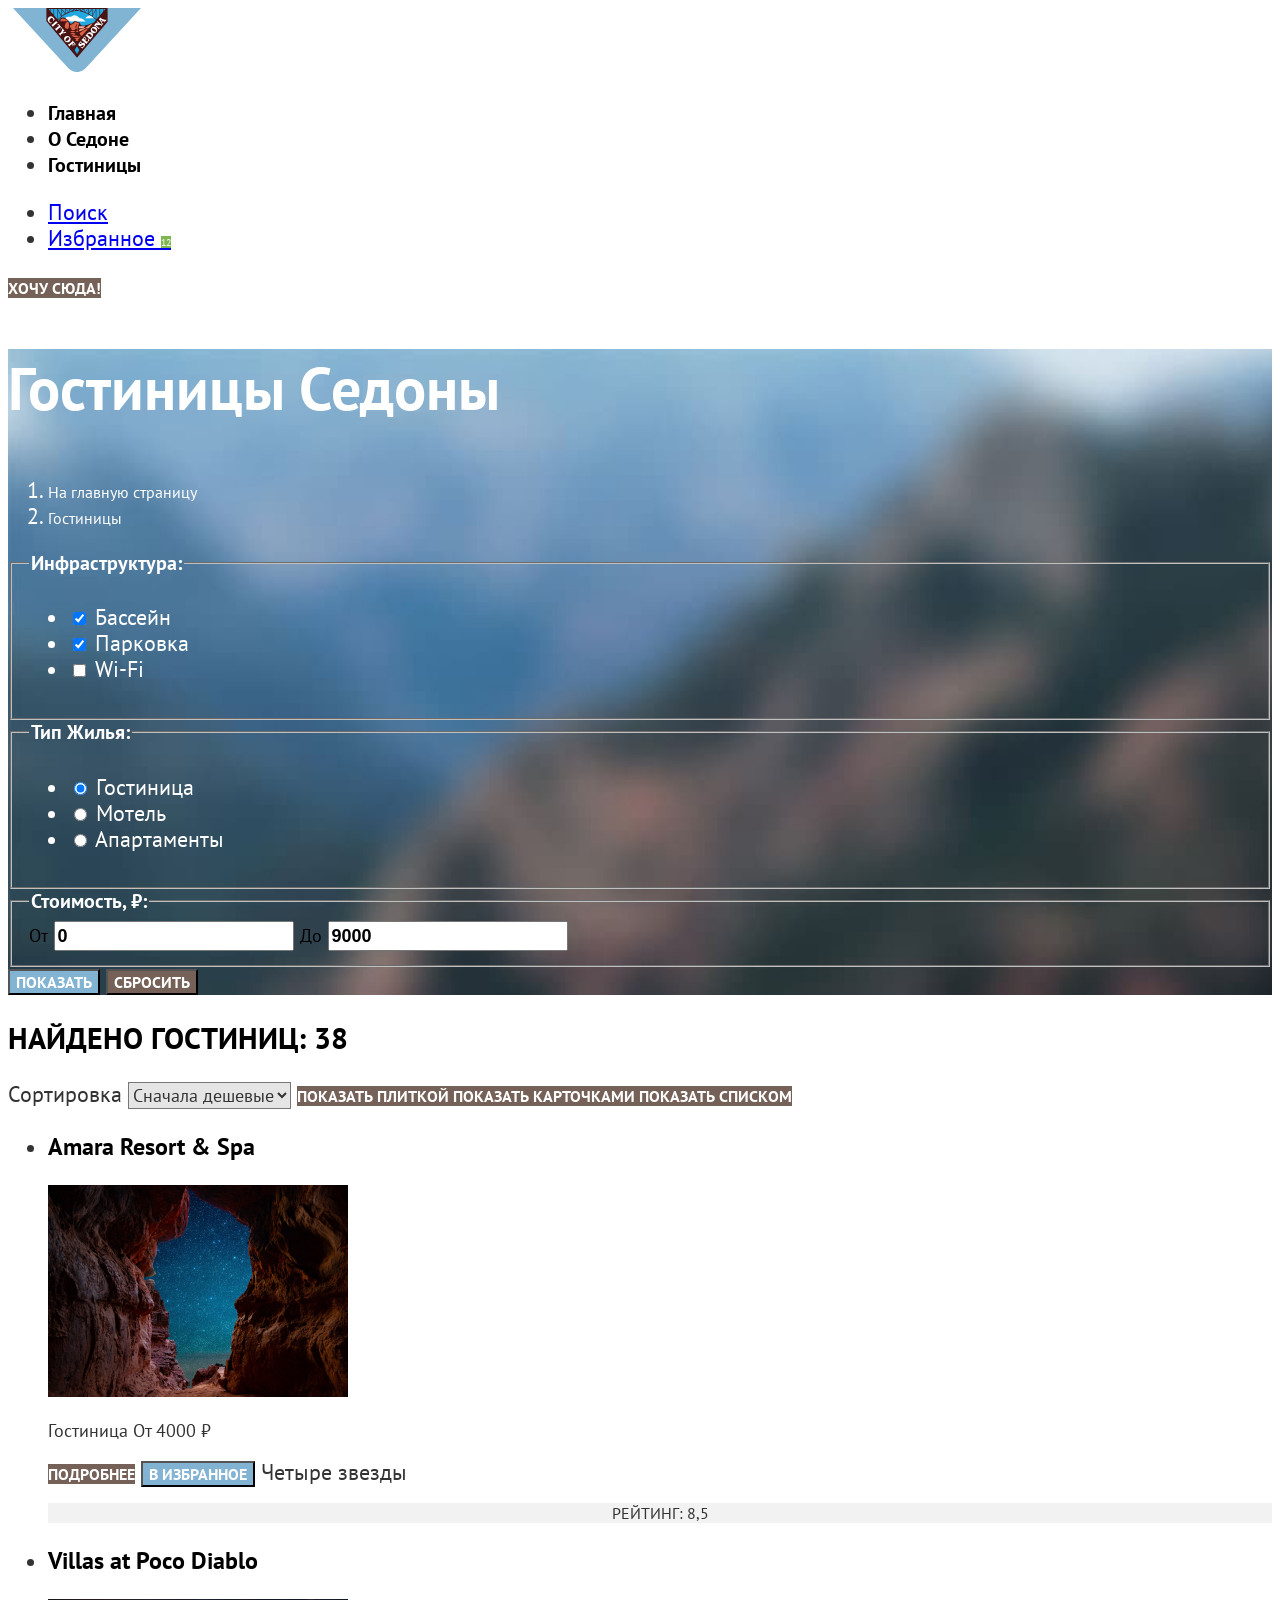
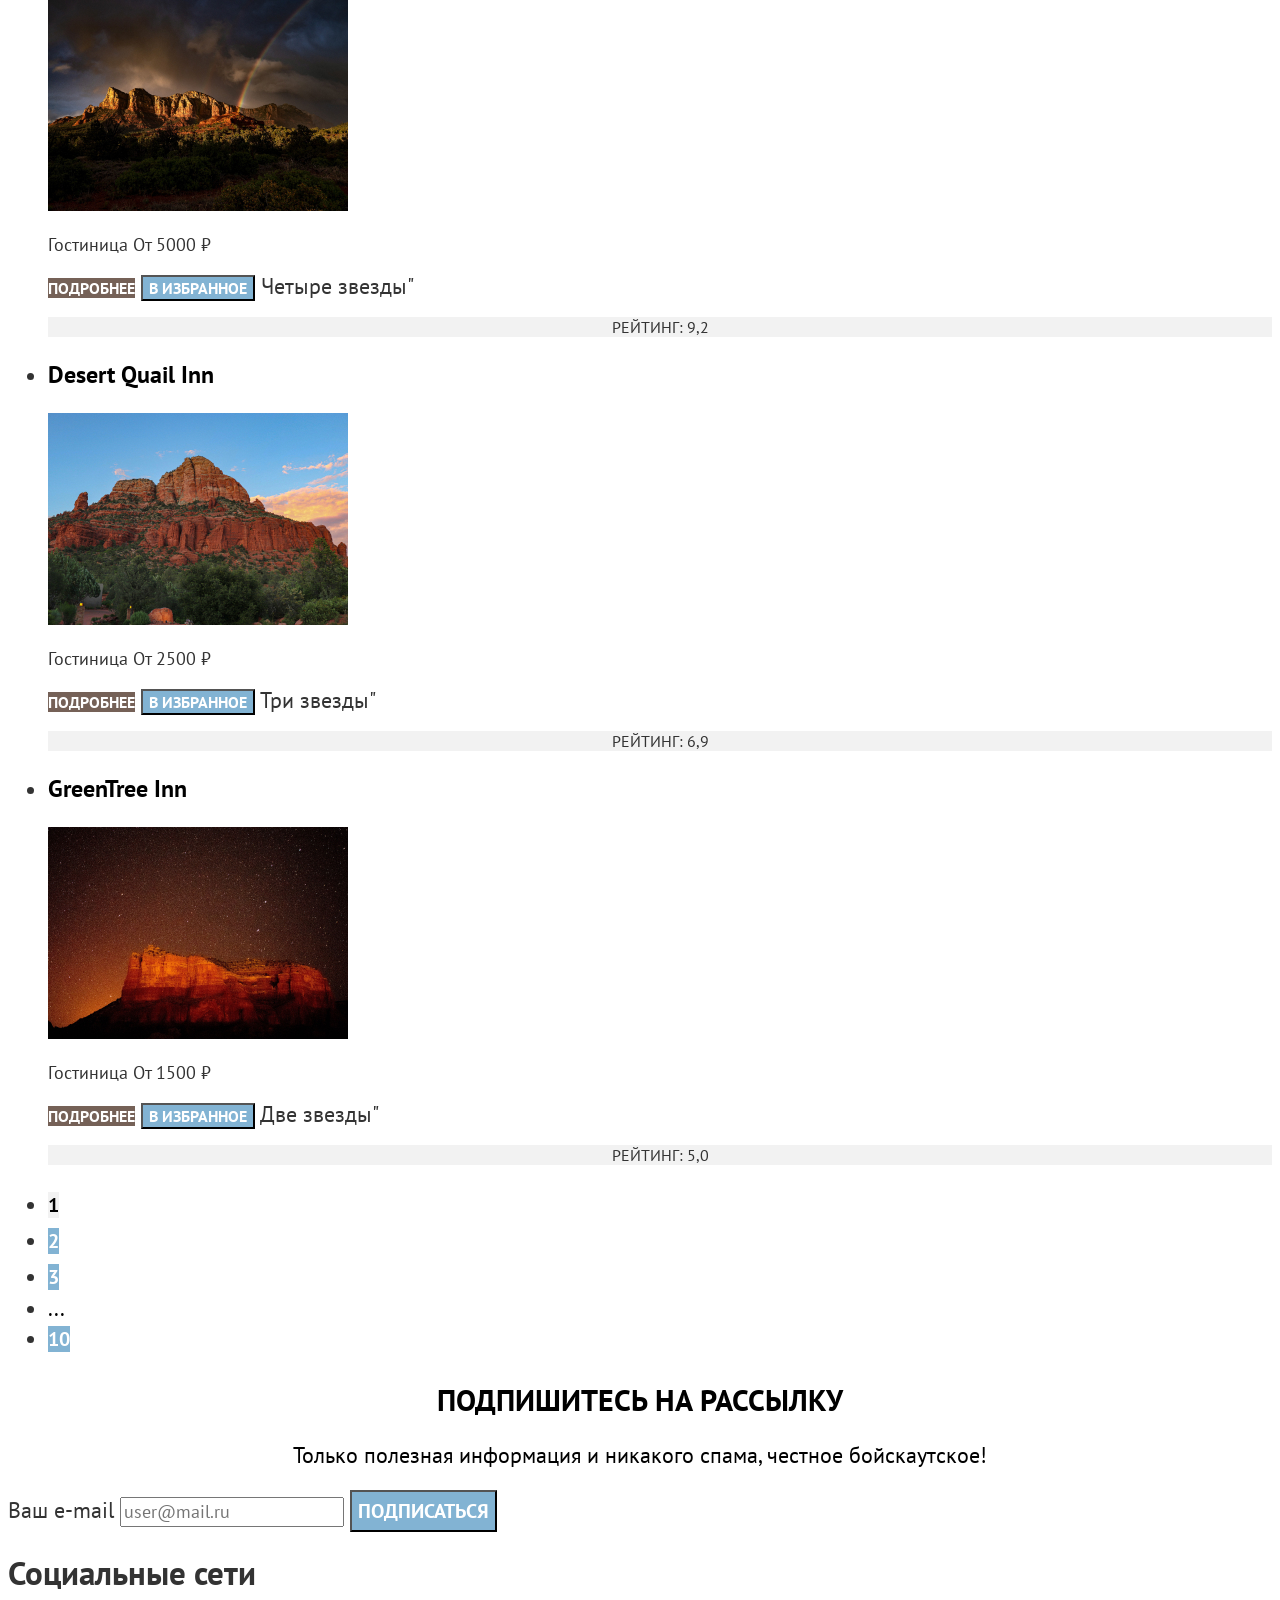
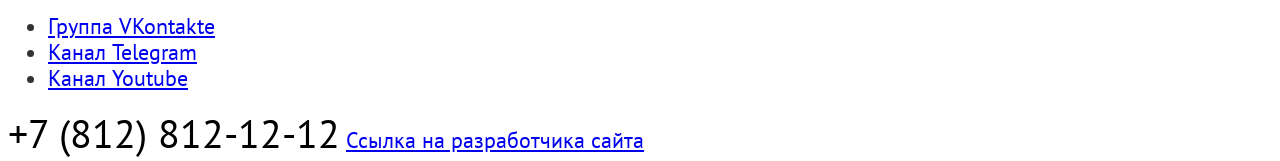
==== catalog.html @ 9eeaef55 "Добавляет исправления" ====
<!DOCTYPE html>
<html lang="ru">

  <head>
    <meta charset="UTF-8">
    <meta name="viewport" content="width=device-width, initial-scale=1.0">
    <link rel="stylesheet" href="styles/styles.css">
    <title>HTML Academy: Седона</title>
  </head>

  <body>
    <header class="page-header" data-test="header">
      <a class="navigation-logo" href="index.html">
        <img class="page-header-logo" src="images/logo-sedona.svg" width="138" height="64" alt="Логотип Седоны">
      </a>
      <nav class="navigation">
        <ul class="navigation-list">
          <li class="navigation-item">
            <a class="navigation-link" href="index.html">Главная</a>
          </li>
          <li class="navigation-item">
            <a class="navigation-link" href="#">О Седоне</a>
          </li>
          <li class="navigation-item">
            <span class="navigation-link" aria-current="page">Гостиницы</span>
          </li>
        </ul>
        <ul class="navigation-user">
          <li class="navigation-user-item">
            <a class="navigation-user-link" href="#">
              <span class="visually-hidden">Поиск</span>
            </a>
          </li>
          <li class="navigation-user-item">
            <a class="navigation-user-link" href="#">
              <span class="visually-hidden">Избранное</span>
              <span class="favorite-counter">12</span>
            </a>
          </li>
        </ul>
        <a class="button button-want" href="#">Хочу сюда!</a>
      </nav>
    </header>
    <main class="page-main" data-test="main">
      <section class="catalog-header">
        <h1 class="catalog-header-title">Гостиницы Седоны</h1>
        <nav class="breadcrumbs" aria-label="Хлебные крошки">
          <ol class="breadcrumbs-list">
            <li class="breadcrumbs-item">
              <a class="breadcrumbs-link" href="index.html">
                <span class="visually-hidden">На главную страницу</span>
              </a>
            </li>
            <li class="breadcrumbs-item">
              <a class="breadcrumbs-link" href="catalog.html" aria-current="page">Гостиницы</a>
            </li>
          </ol>
        </nav>
        <div class="catalog-filter" data-test="filter">
          <form class="catalog-filter-form" action="https://echo.htmlacademy.ru/" method="get">
            <fieldset class="catalog-filter-group">
              <legend class="catalog-filter-title">Инфраструктура:</legend>
              <ul class="catalog-filter-list">
                <li class="catalog-filter-item">
                  <label class="control">
                    <input class="control-input" type="checkbox" name="pool" checked>
                    Бассейн
                  </label>
                </li>
                <li class="catalog-filter-item">
                  <label class="control">
                    <input class="control-input" type="checkbox" name="parking" checked>
                    Парковка
                  </label>
                </li>
                <li class="catalog-filter-item">
                  <label class="control">
                    <input class="control-input" type="checkbox" name="wi-fi">
                    Wi-Fi
                  </label>
                </li>
              </ul>
            </fieldset>
            <fieldset class="catalog-filter-group">
              <legend class="catalog-filter-title">Тип жилья:</legend>
              <ul class="catalog-filter-list">
                <li class="catalog-filter-item">
                  <label class="control">
                    <input class="control-input" type="radio" name="type-housing" value="hotel" checked>
                    Гостиница
                  </label>
                </li>
                <li class="catalog-filter-item">
                  <label class="control">
                    <input class="control-input" type="radio" name="type-housing" value="motel">
                    Мотель
                  </label>
                </li>
                <li class="catalog-filter-item">
                  <label class="control">
                    <input class="control-input" type="radio" name="type-housing" value="apartment">
                    Апартаменты
                  </label>
                </li>
              </ul>
            </fieldset>
            <fieldset class="catalog-filter-group">
              <legend class="catalog-filter-title">Стоимость, ₽:</legend>
              <label class="price" for="price-from">От</label>
              <input class="field-price" id="price-from" type="number" name="price-from" value="0">
              <label class="price" for="price-to">До</label>
              <input class="field-price" id="price-to" type="number" name="price-to" value="9000">
            </fieldset>
            <button class="button button-apply" type="submit">Показать</button>
            <button class="button button-reset" type="reset">Сбросить</button>
          </form>
        </div>
      </section>
      <section class="catalog" data-test="catalog">
        <h2 class="result-control-title">Найдено гостиниц: <span class="quantity-found">38</span></h2>
        <label class="result-control-sort">
          <span class="visually-hidden">Сортировка</span>
          <select class="sort-select" name="sort">
            <option value="cheap">Сначала дешевые</option>
            <option value="expensive">Сначала дорогие</option>
            <option value="rating">По рейтингу</option>
          </select>
        </label>
        <a class="button button-active" href="catalog.html?view=tile">
          <span class="visually-hidden">Показать плиткой</span>
        </a>
        <a class="button button-noactive" href="catalog.html?view=card ">
          <span class="visually-hidden">Показать карточками</span>
        </a>
        <a class="button button-noactive" href="catalog.html?view=list">
          <span class="visually-hidden">Показать списком</span>
        </a>
        <ul class="card-list">
          <li class="card-item">
            <a class="card-link" href="#">
              <h3 class="card-title">Amara Resort & Spa</h3>
            </a>
            <a class="card-link" href="#">
              <img class="card-image" src="images/hotels/amara-1.jpg" width="300" height="212" alt="Amara Resort & Spa">
            </a>
            <p class="card-text">Гостиница <span class="card-price">От 4000 ₽</span></p>
            <a class="button button-more" href="#">Подробнее</a>
            <button class="button button-favorite" type="button">
              <span class="visually-hidden">В избранное</span>
            </button>
            <span class="visually-hidden four-stars">Четыре звезды</span>
            <p class="card-rating">Рейтинг: 8,5</p>
          </li>
          <li class="card-item">
            <a class="card-link" href="#">
              <h3 class="card-title">Villas at Poco Diablo</h3>
            </a>
            <a class="card-link" href="#">
              <img class="card-image" src="images/hotels/villas-1.jpg" width="300" height="212"
                alt="Villas at Poco Diablo">
            </a>
            <p class="card-text">Гостиница <span class="card-price">От 5000 ₽</span></p>
            <a class="button button-more" href="#">Подробнее</a>
            <button class="button button-favorite" type="button">
              <span class="visually-hidden">В избранное</span>
            </button>
            <span class="visually-hidden four-stars">Четыре звезды"</span>
            <p class="card-rating">Рейтинг: 9,2</p>
          </li>
          <li class="card-item">
            <a class="card-link" href="#">
              <h3 class="card-title">Desert Quail Inn</h3>
            </a>
            <a class="card-link" href="#">
              <img class="card-image" src="images/hotels/desert-1.jpg" width="300" height="212" alt="Desert Quail Inn">
            </a>
            <p class="card-text">Гостиница <span class="card-price">От 2500 ₽</span></p>
            <a class="button button-more" href="#">Подробнее</a>
            <button class="button button-favorite" type="button">
              <span class="visually-hidden">В избранное</span>
            </button>
            <span class="visually-hidden three-stars">Три звезды"</span>
            <p class="card-rating">Рейтинг: 6,9</p>
          </li>
          <li class="card-item">
            <a class="card-link" href="#">
              <h3 class="card-title">GreenTree Inn</h3>
            </a>
            <a class="card-link" href="#">
              <img class="card-image" src="images/hotels/greentree-1.jpg" width="300" height="212" alt="GreenTree Inn">
            </a>
            <p class="card-text">Гостиница <span class="card-price">От 1500 ₽</span></p>
            <a class="button button-more" href="#">Подробнее</a>
            <button class="button button-favorite" type="button">
              <span class="visually-hidden">В избранное</span>
            </button>
            <span class="visually-hidden two-stars">Две звезды"</span>
            <p class="card-rating">Рейтинг: 5,0</p>
          </li>
        </ul>
        <ul class="pagination">
          <li class="pagination-item">
            <a class="pagination-link pagination-current" href="#" aria-current="page">1</span>
          </li>
          <li class="pagination-item">
            <a class="pagination-link" href="#">2</a>
          </li>
          <li class="pagination-item">
            <a class="pagination-link" href="#">3</a>
          </li>
          <li class="pagination-item">
            <a class="pagination-link pagination-ellipsis" href="#">...</a>
          </li>
          <li class="pagination-item">
            <a class="pagination-link" href="#">10</a>
          </li>
        </ul>
      </section>
      <section class="mailing-catalog" data-test="subscribe">
        <h2 class="mailing-title mailing-title-catalog">Подпишитесь на рассылку</h2>
        <p class="mailing-text mailing-text-catalog">
          Только полезная информация и никакого спама, честное бойскаутское!
        </p>
        <form class="form mailing-form" action="https://echo.htmlacademy.ru/" method="post">
          <label class="visually-hidden" for="email">Ваш e-mail</label>
          <input class="mailing-input" type="email" name="email" id="email" placeholder="user@mail.ru" required>
          <button class="button button-mailing" type="submit">Подписаться</button>
        </form>
      </section>
    </main>
    <footer class="page-footer" data-test="footer">
      <section class="socials">
        <h2 class="visually-hidden">Социальные сети</h2>
        <ul class="socials-list">
          <li class="socials-item">
            <a class="socials-link" href="#">
              <span class="visually-hidden">Группа VKontakte</span>
            </a>
          </li>
          <li class="socials-item">
            <a class="socials-link" href="#">
              <span class="visually-hidden">Канал Telegram</span>
            </a>
          </li>
          <li class="socials-item">
            <a class="socials-link" href="#">
              <span class="visually-hidden">Канал Youtube</span>
            </a>
          </li>
        </ul>
      </section>
      <a class="phone-number-link" href="tel:+78128121212">+7 (812) 812-12-12</a>
      <a class="html-academy-link" href="https://htmlacademy.ru/intensive/htmlcss">
        <span class="visually-hidden">Ссылка на разработчика сайта</span>
      </a>
    </footer>
  </body>

</html>
---- styles/styles.css ----
@font-face {
  font-family: "PT Sans";
  font-style: normal;
  font-weight: 400;
  src: url("../fonts/ptsans-400.woff2") format("woff2");
  font-display: swap;
}

@font-face {
  font-family: "PT Sans";
  font-style: normal;
  font-weight: 700;
  src: url("../fonts/ptsans-700.woff2") format("woff2");
  font-display: swap;
}

body {
  font-family: "PT Sans", sans-serif;
  font-size: 22px;
  line-height: 26px;
  color: #333333;
  background-color: #ffffff;
}

.navigation-link {
  font-size: 20px;
  font-weight: 700;
  line-height: 24px;
  color: #000000;
  text-decoration: none;
}

.favorite-counter {
  font-size: 10px;
  line-height: 10px;
  color: #ffffff;
  text-align: center;
  background-color: #7DB54F;
}

.button {
  font-family: inherit;
  font-size: 16px;
  font-weight: 700;
  line-height: 20px;
  color: #ffffff;
  text-transform: uppercase;
  text-decoration: none;
  text-align: center;
  background-color: #756157;
}

.hero {
  text-align: center;
  background-image: url("../images/divider.svg"), url("../images/index-background.jpg");
  background-color: #3a4d53;
  background-repeat: no-repeat;
  background-size: 100% auto, cover;
}

.reasons-title {
  font-size: 30px;
  font-weight: 700;
  line-height: 36px;
  color: #000000;
  text-transform: uppercase;
  text-align: center;
}

.reasons-description {
  text-align: center;
}

.reasons-item {
  color: #FFFFFF;
  text-align: center;
  background-color: #82B3D3;
}

.reasons-item-first {
  color: #000000;
  background-color: rgba(131, 179, 211, 0.12);
}

.reasons-item-second {
  color: rgba(131, 179, 211, 0.2);
  background-color: #83B3D333;
}

.reasons-item-title {
  font-size: 24px;
  font-weight: 700;
  line-height: 28px;
  text-transform: uppercase;
}

.reasons-item-title-first,
.reasons-item-title-second {
  color: #000000
}

.reasons-text {
  font-size: 18px;
  line-height: 21px;
}

.reasons-text-first,
.reasons-text-second {
  color: #333333;
}

.advantages-title {
  font-size: 30px;
  font-weight: 700;
  line-height: 36px;
  color: #000000;
  text-transform: uppercase;
  text-align: center;
}

.advantages-text {
  text-align: center;
}

.advantages-item {
  background-color: rgba(131, 179, 211, 0.12);
}

.advantages-item-first {
  background-color: inherit;
}

.advantages-item-title {
  font-size: 24px;
  font-weight: 700;
  line-height: 28px;
  color: #000000;
  text-transform: uppercase;
  text-align: center;
}

.advantages-item-text {
  font-size: 18px;
  line-height: 21px;
  text-align: center;
}

.cta-title {
  font-size: 30px;
  font-weight: 700;
  line-height: 36px;
  text-transform: uppercase;
  text-align: center;
}

.cta-text {
  text-align: center;
}

.button-cta {
  font-size: 20px;
  line-height: 36px;
}

.mailing {
  text-align: center;
  background-image: url("../images/mailing-background.jpg");
  background-color: #3a4d53;
  background-repeat: no-repeat;
  background-size: cover;
}

.mailing-title {
  font-weight: 700;
  font-size: 30px;
  line-height: 36px;
  color: #FFFFFF;
  text-transform: uppercase;
  text-align: center;
}

.mailing-text {
  font-size: 22px;
  line-height: 26px;
  color: #FFFFFF;
  text-align: center;
}

.button-mailing {
  font-weight: 700;
  font-size: 20px;
  line-height: 36px;
  text-align: center;
  text-transform: uppercase;
  background-color: #82B3D3;
}

.mailing-input {
font-family: inherit;
font-weight: 400;
font-size: 18px;
line-height: 24px;
}

.phone-number-link {
  font-size: 40px;
  line-height: 40px;
  color: #000000;
  text-align: center;
  text-transform: uppercase;
  text-decoration: none;
}

.catalog-header {
  color: #ffffff;
  background-image: url("../images/filter-background.jpg");
  background-color: #3a4d53;
  background-repeat: no-repeat;
  background-size: cover;
}

.catalog-header-title {
  font-weight: 700;
  font-size: 60px;
  line-height: 78px;
}

.breadcrumbs-link {
  font-size: 16px;
  line-height: 21px;
  text-decoration: none;
  color: #ffffff;
}

.catalog-filter-title {
  font-weight: 700;
  font-size: 20px;
  line-height: 24px;
  text-transform: capitalize;
}

.control-input {
  font-size: 18px;
  line-height: 23px;
}

.field-price {
  font-weight: 700;
  font-size: 18px;
  line-height: 24px;
  color: #000000;
}

.price {
  font-size: 18px;
  line-height: 24px;
  color: #000000;
}

.button-apply {
  font-weight: 700;
  font-size: 16px;
  line-height: 20px;
  text-align: center;
  text-transform: uppercase;
  background-color: #82B3D3;
}

.button-reset {
  font-weight: 700;
  font-size: 16px;
  line-height: 20px;
  text-align: center;
  text-transform: uppercase;
}

.result-control-title {
  font-weight: 700;
  font-size: 30px;
  line-height: 36px;
  color: #000000;
  text-transform: uppercase;
}

.sort-select {
  font-family: inherit;
  font-size: 18px;
  line-height: 21px;
  color: #333333;
  background-color: #E5E5E5;
}

.card-link {
  text-decoration: none;
}

.card-title {
  font-weight: 700;
  font-size: 24px;
  line-height: 28px;
  color: #000000;
}

.card-text {
  font-size: 18px;
  line-height: 21px;
}

.button-favorite {
  background-color: #82B3D3;
}

.card-rating {
  font-size: 16px;
  line-height: 20px;
  text-align: center;
  text-transform: uppercase;
  background-color: #F2F2F2;
}

.pagination-link {
  font-weight: 700;
  font-size: 20px;
  line-height: 36px;
  color: #FFFFFF;
  text-align: center;
  text-transform: uppercase;
  text-decoration: none;
  background-color: #82B3D3;
}

.pagination-current {
  color: #000000;
  background-color: #F2F2F2;
}

.pagination-ellipsis {
  font-weight: 400;
  font-size: 22px;
  line-height: 26px;
  color: #000000;
  background-color: #FFFFFF;
}

.mailing-title-catalog,
.mailing-text-catalog {
  color: #000000;
}
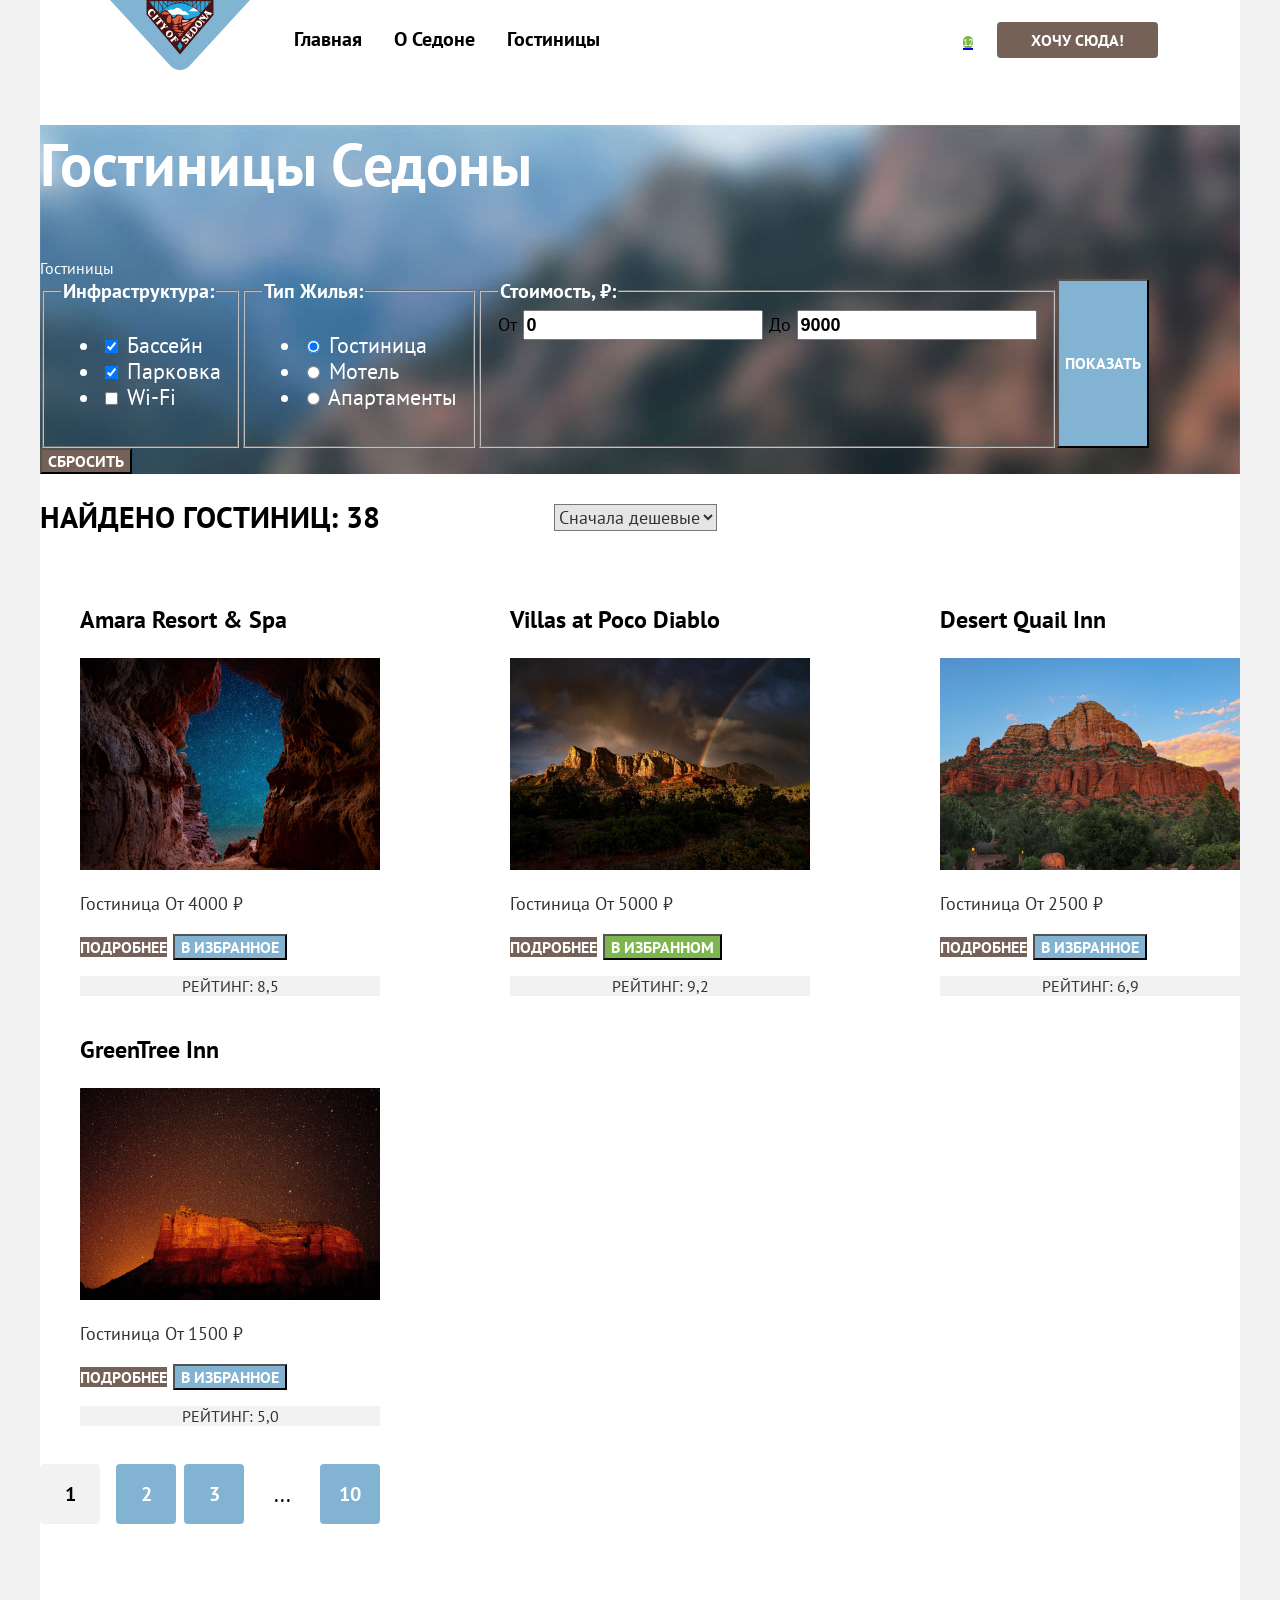
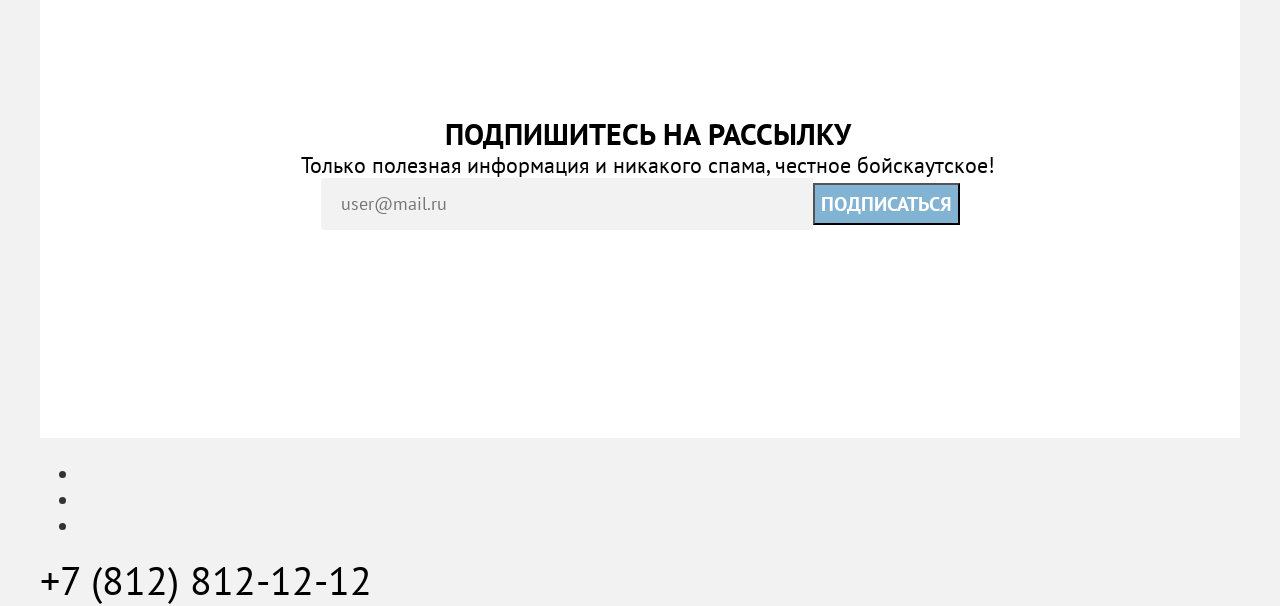
==== commit 48a22585: "Добавляет сетки страниц" ====
--- a/catalog.html
+++ b/catalog.html
@@ -9,251 +9,253 @@
   </head>
 
   <body>
-    <header class="page-header" data-test="header">
-      <a class="navigation-logo" href="index.html">
-        <img class="page-header-logo" src="images/logo-sedona.svg" width="138" height="64" alt="Логотип Седоны">
-      </a>
-      <nav class="navigation">
-        <ul class="navigation-list">
-          <li class="navigation-item">
-            <a class="navigation-link" href="index.html">Главная</a>
-          </li>
-          <li class="navigation-item">
-            <a class="navigation-link" href="#">О Седоне</a>
-          </li>
-          <li class="navigation-item">
-            <span class="navigation-link" aria-current="page">Гостиницы</span>
-          </li>
-        </ul>
-        <ul class="navigation-user">
-          <li class="navigation-user-item">
-            <a class="navigation-user-link" href="#">
-              <span class="visually-hidden">Поиск</span>
+    <div class="page-container">
+      <header class="page-header" data-test="header">
+        <nav class="navigation">
+          <a class="sedona-logo" href="index.html">
+            <img class="page-header-logo" src="images/logo-sedona.svg" width="140" height="70" alt="Логотип Седоны">
+          </a>
+          <ul class="navigation-list">
+            <li class="navigation-item main-item">
+              <a class="navigation-link" href="index.html" aria-current="page">Главная</a>
+            </li>
+            <li class="navigation-item">
+              <a class="navigation-link" href="#">О Седоне</a>
+            </li>
+            <li class="navigation-item">
+              <a class="navigation-link" href="catalog.html">Гостиницы</a>
+            </li>
+          </ul>
+          <ul class="navigation-user">
+            <li class="navigation-user-item">
+              <a class="navigation-user-link" href="#">
+                <span class="visually-hidden">Поиск</span>
+              </a>
+            </li>
+            <li class="navigation-user-item">
+              <a class="navigation-user-link" href="#">
+                <span class="visually-hidden">В избранном гостиниц</span>
+                <span class="favorite-counter">12</span>
+              </a>
+            </li>
+            <li class="navigation-user-item">
+              <a class="button button-want" href="#">Хочу сюда!</a>
+            </li>
+          </ul>
+
+        </nav>
+      </header>
+      <main class="page-main  main-container" data-test="main">
+        <section class="catalog-header">
+          <h1 class="catalog-header-title">Гостиницы Седоны</h1>
+          <nav class="breadcrumbs" aria-label="Хлебные крошки">
+            <ol class="breadcrumbs-list">
+              <li class="breadcrumbs-item">
+                <a class="breadcrumbs-link" href="index.html">
+                  <span class="visually-hidden">На главную страницу</span>
+                </a>
+              </li>
+              <li class="breadcrumbs-item">
+                <a class="breadcrumbs-link" href="catalog.html" aria-current="page">Гостиницы</a>
+              </li>
+            </ol>
+          </nav>
+          <div class="catalog-filter" data-test="filter">
+            <form class="catalog-filter-form" action="https://echo.htmlacademy.ru/" method="get">
+              <fieldset class="catalog-filter-group">
+                <legend class="catalog-filter-title">Инфраструктура:</legend>
+                <ul class="catalog-filter-list">
+                  <li class="catalog-filter-item">
+                    <label class="control">
+                      <input class="control-input" type="checkbox" name="pool" checked>
+                      Бассейн
+                    </label>
+                  </li>
+                  <li class="catalog-filter-item">
+                    <label class="control">
+                      <input class="control-input" type="checkbox" name="parking" checked>
+                      Парковка
+                    </label>
+                  </li>
+                  <li class="catalog-filter-item">
+                    <label class="control">
+                      <input class="control-input" type="checkbox" name="wi-fi">
+                      Wi-Fi
+                    </label>
+                  </li>
+                </ul>
+              </fieldset>
+              <fieldset class="catalog-filter-group">
+                <legend class="catalog-filter-title">Тип жилья:</legend>
+                <ul class="catalog-filter-list">
+                  <li class="catalog-filter-item">
+                    <label class="control">
+                      <input class="control-input" type="radio" name="type-housing" value="hotel" checked>
+                      Гостиница
+                    </label>
+                  </li>
+                  <li class="catalog-filter-item">
+                    <label class="control">
+                      <input class="control-input" type="radio" name="type-housing" value="motel">
+                      Мотель
+                    </label>
+                  </li>
+                  <li class="catalog-filter-item">
+                    <label class="control">
+                      <input class="control-input" type="radio" name="type-housing" value="apartment">
+                      Апартаменты
+                    </label>
+                  </li>
+                </ul>
+              </fieldset>
+              <fieldset class="catalog-filter-group">
+                <legend class="catalog-filter-title">Стоимость, ₽:</legend>
+                <label class="price" for="price-from">От</label>
+                <input class="field-price" id="price-from" type="number" name="price-from" value="0">
+                <label class="price" for="price-to">До</label>
+                <input class="field-price" id="price-to" type="number" name="price-to" value="9000">
+              </fieldset>
+              <button class="button button-apply" type="submit">Показать</button>
+              <button class="button button-reset" type="reset">Сбросить</button>
+            </form>
+          </div>
+        </section>
+        <section class="catalog" data-test="catalog">
+          <div class="search-container">
+            <h2 class="result-control-title">Найдено гостиниц: <span class="quantity-found">38</span></h2>
+            <label class="result-control-sort">
+              <span class="visually-hidden">Сортировка</span>
+              <select class="sort-select" name="sort">
+                <option value="cheap">Сначала дешевые</option>
+                <option value="expensive">Сначала дорогие</option>
+                <option value="rating">По рейтингу</option>
+              </select>
+            </label>
+            <a class="button button-active" href="catalog.html?view=tile">
+              <span class="visually-hidden">Показать плиткой</span>
             </a>
-          </li>
-          <li class="navigation-user-item">
-            <a class="navigation-user-link" href="#">
-              <span class="visually-hidden">Избранное</span>
-              <span class="favorite-counter">12</span>
+            <a class="button button-noactive" href="catalog.html?view=card ">
+              <span class="visually-hidden">Показать карточками</span>
             </a>
-          </li>
-        </ul>
-        <a class="button button-want" href="#">Хочу сюда!</a>
-      </nav>
-    </header>
-    <main class="page-main" data-test="main">
-      <section class="catalog-header">
-        <h1 class="catalog-header-title">Гостиницы Седоны</h1>
-        <nav class="breadcrumbs" aria-label="Хлебные крошки">
-          <ol class="breadcrumbs-list">
-            <li class="breadcrumbs-item">
-              <a class="breadcrumbs-link" href="index.html">
-                <span class="visually-hidden">На главную страницу</span>
-              </a>
-            </li>
-            <li class="breadcrumbs-item">
-              <a class="breadcrumbs-link" href="catalog.html" aria-current="page">Гостиницы</a>
-            </li>
-          </ol>
-        </nav>
-        <div class="catalog-filter" data-test="filter">
-          <form class="catalog-filter-form" action="https://echo.htmlacademy.ru/" method="get">
-            <fieldset class="catalog-filter-group">
-              <legend class="catalog-filter-title">Инфраструктура:</legend>
-              <ul class="catalog-filter-list">
-                <li class="catalog-filter-item">
-                  <label class="control">
-                    <input class="control-input" type="checkbox" name="pool" checked>
-                    Бассейн
-                  </label>
-                </li>
-                <li class="catalog-filter-item">
-                  <label class="control">
-                    <input class="control-input" type="checkbox" name="parking" checked>
-                    Парковка
-                  </label>
-                </li>
-                <li class="catalog-filter-item">
-                  <label class="control">
-                    <input class="control-input" type="checkbox" name="wi-fi">
-                    Wi-Fi
-                  </label>
-                </li>
-              </ul>
-            </fieldset>
-            <fieldset class="catalog-filter-group">
-              <legend class="catalog-filter-title">Тип жилья:</legend>
-              <ul class="catalog-filter-list">
-                <li class="catalog-filter-item">
-                  <label class="control">
-                    <input class="control-input" type="radio" name="type-housing" value="hotel" checked>
-                    Гостиница
-                  </label>
-                </li>
-                <li class="catalog-filter-item">
-                  <label class="control">
-                    <input class="control-input" type="radio" name="type-housing" value="motel">
-                    Мотель
-                  </label>
-                </li>
-                <li class="catalog-filter-item">
-                  <label class="control">
-                    <input class="control-input" type="radio" name="type-housing" value="apartment">
-                    Апартаменты
-                  </label>
-                </li>
-              </ul>
-            </fieldset>
-            <fieldset class="catalog-filter-group">
-              <legend class="catalog-filter-title">Стоимость, ₽:</legend>
-              <label class="price" for="price-from">От</label>
-              <input class="field-price" id="price-from" type="number" name="price-from" value="0">
-              <label class="price" for="price-to">До</label>
-              <input class="field-price" id="price-to" type="number" name="price-to" value="9000">
-            </fieldset>
-            <button class="button button-apply" type="submit">Показать</button>
-            <button class="button button-reset" type="reset">Сбросить</button>
+            <a class="button button-noactive" href="catalog.html?view=list">
+              <span class="visually-hidden">Показать списком</span>
+            </a>
+          </div>
+          <ul class="card-list">
+            <li class="card-item">
+              <a class="card-link" href="#">
+                <h3 class="card-title">Amara Resort & Spa</h3>
+              </a>
+              <a class="card-link" href="#">
+                <img class="card-image" src="images/hotels/amara-1.jpg" width="300" height="212"
+                  alt="Amara Resort & Spa">
+              </a>
+              <p class="card-text">Гостиница <span class="card-price">От 4000 ₽</span></p>
+              <a class="button button-more" href="#">Подробнее</a>
+              <button class="button button-favorite" type="button">В избранное</button>
+              <span class="visually-hidden four-stars">Четыре звезды</span>
+              <p class="card-rating">Рейтинг: 8,5</p>
+            </li>
+            <li class="card-item">
+              <a class="card-link" href="#">
+                <h3 class="card-title">Villas at Poco Diablo</h3>
+              </a>
+              <a class="card-link" href="#">
+                <img class="card-image" src="images/hotels/villas-1.jpg" width="300" height="212"
+                  alt="Villas at Poco Diablo">
+              </a>
+              <p class="card-text">Гостиница <span class="card-price">От 5000 ₽</span></p>
+              <a class="button button-more" href="#">Подробнее</a>
+              <button class="button button-favorite-in" type="button">В избранном</button>
+              <span class="visually-hidden four-stars">Четыре звезды"</span>
+              <p class="card-rating">Рейтинг: 9,2</p>
+            </li>
+            <li class="card-item">
+              <a class="card-link" href="#">
+                <h3 class="card-title">Desert Quail Inn</h3>
+              </a>
+              <a class="card-link" href="#">
+                <img class="card-image" src="images/hotels/desert-1.jpg" width="300" height="212"
+                  alt="Desert Quail Inn">
+              </a>
+              <p class="card-text">Гостиница <span class="card-price">От 2500 ₽</span></p>
+              <a class="button button-more" href="#">Подробнее</a>
+              <button class="button button-favorite" type="button">В избранное</button>
+              <span class="visually-hidden three-stars">Три звезды"</span>
+              <p class="card-rating">Рейтинг: 6,9</p>
+            </li>
+            <li class="card-item">
+              <a class="card-link" href="#">
+                <h3 class="card-title">GreenTree Inn</h3>
+              </a>
+              <a class="card-link" href="#">
+                <img class="card-image" src="images/hotels/greentree-1.jpg" width="300" height="212"
+                  alt="GreenTree Inn">
+              </a>
+              <p class="card-text">Гостиница <span class="card-price">От 1500 ₽</span></p>
+              <a class="button button-more" href="#">Подробнее</a>
+              <button class="button button-favorite" type="button">В избранное</button>
+              <span class="visually-hidden two-stars">Две звезды"</span>
+              <p class="card-rating">Рейтинг: 5,0</p>
+            </li>
+          </ul>
+          <ul class="pagination-list">
+            <li class="pagination-item">
+              <a class="pagination-link pagination-current" href="#" aria-current="page">1<a>
+            </li>
+            <li class="pagination-item">
+              <a class="pagination-link" href="#">2</a>
+            </li>
+            <li class="pagination-item">
+              <a class="pagination-link" href="#">3</a>
+            </li>
+            <li class="pagination-item">
+              <a class="pagination-link pagination-ellipsis" href="#">...</a>
+            </li>
+            <li class="pagination-item">
+              <a class="pagination-link" href="#">10</a>
+            </li>
+          </ul>
+        </section>
+        <section class="mailing-catalog" data-test="subscribe">
+          <h2 class="mailing-title mailing-title-catalog">Подпишитесь на рассылку</h2>
+          <p class="mailing-text mailing-text-catalog">
+            Только полезная информация и никакого спама, честное бойскаутское!
+          </p>
+          <form class="form mailing-form" action="https://echo.htmlacademy.ru/" method="post">
+            <label class="visually-hidden" for="email">Ваш e-mail</label>
+            <input class="mailing-input" type="email" name="email" id="email" placeholder="user@mail.ru" required>
+            <button class="button button-mailing" type="submit">Подписаться</button>
           </form>
-        </div>
-      </section>
-      <section class="catalog" data-test="catalog">
-        <h2 class="result-control-title">Найдено гостиниц: <span class="quantity-found">38</span></h2>
-        <label class="result-control-sort">
-          <span class="visually-hidden">Сортировка</span>
-          <select class="sort-select" name="sort">
-            <option value="cheap">Сначала дешевые</option>
-            <option value="expensive">Сначала дорогие</option>
-            <option value="rating">По рейтингу</option>
-          </select>
-        </label>
-        <a class="button button-active" href="catalog.html?view=tile">
-          <span class="visually-hidden">Показать плиткой</span>
+        </section>
+      </main>
+      <footer class="page-footer" data-test="footer">
+        <section class="socials">
+          <h2 class="visually-hidden">Социальные сети</h2>
+          <ul class="socials-list">
+            <li class="socials-item">
+              <a class="socials-link" href="#">
+                <span class="visually-hidden">Группа VKontakte</span>
+              </a>
+            </li>
+            <li class="socials-item">
+              <a class="socials-link" href="#">
+                <span class="visually-hidden">Канал Telegram</span>
+              </a>
+            </li>
+            <li class="socials-item">
+              <a class="socials-link" href="#">
+                <span class="visually-hidden">Канал Youtube</span>
+              </a>
+            </li>
+          </ul>
+        </section>
+        <a class="phone-number-link" href="tel:+78128121212">+7 (812) 812-12-12</a>
+        <a class="html-academy-link" href="https://htmlacademy.ru/intensive/htmlcss">
+          <span class="visually-hidden">Ссылка на разработчика сайта</span>
         </a>
-        <a class="button button-noactive" href="catalog.html?view=card ">
-          <span class="visually-hidden">Показать карточками</span>
-        </a>
-        <a class="button button-noactive" href="catalog.html?view=list">
-          <span class="visually-hidden">Показать списком</span>
-        </a>
-        <ul class="card-list">
-          <li class="card-item">
-            <a class="card-link" href="#">
-              <h3 class="card-title">Amara Resort & Spa</h3>
-            </a>
-            <a class="card-link" href="#">
-              <img class="card-image" src="images/hotels/amara-1.jpg" width="300" height="212" alt="Amara Resort & Spa">
-            </a>
-            <p class="card-text">Гостиница <span class="card-price">От 4000 ₽</span></p>
-            <a class="button button-more" href="#">Подробнее</a>
-            <button class="button button-favorite" type="button">
-              <span class="visually-hidden">В избранное</span>
-            </button>
-            <span class="visually-hidden four-stars">Четыре звезды</span>
-            <p class="card-rating">Рейтинг: 8,5</p>
-          </li>
-          <li class="card-item">
-            <a class="card-link" href="#">
-              <h3 class="card-title">Villas at Poco Diablo</h3>
-            </a>
-            <a class="card-link" href="#">
-              <img class="card-image" src="images/hotels/villas-1.jpg" width="300" height="212"
-                alt="Villas at Poco Diablo">
-            </a>
-            <p class="card-text">Гостиница <span class="card-price">От 5000 ₽</span></p>
-            <a class="button button-more" href="#">Подробнее</a>
-            <button class="button button-favorite" type="button">
-              <span class="visually-hidden">В избранное</span>
-            </button>
-            <span class="visually-hidden four-stars">Четыре звезды"</span>
-            <p class="card-rating">Рейтинг: 9,2</p>
-          </li>
-          <li class="card-item">
-            <a class="card-link" href="#">
-              <h3 class="card-title">Desert Quail Inn</h3>
-            </a>
-            <a class="card-link" href="#">
-              <img class="card-image" src="images/hotels/desert-1.jpg" width="300" height="212" alt="Desert Quail Inn">
-            </a>
-            <p class="card-text">Гостиница <span class="card-price">От 2500 ₽</span></p>
-            <a class="button button-more" href="#">Подробнее</a>
-            <button class="button button-favorite" type="button">
-              <span class="visually-hidden">В избранное</span>
-            </button>
-            <span class="visually-hidden three-stars">Три звезды"</span>
-            <p class="card-rating">Рейтинг: 6,9</p>
-          </li>
-          <li class="card-item">
-            <a class="card-link" href="#">
-              <h3 class="card-title">GreenTree Inn</h3>
-            </a>
-            <a class="card-link" href="#">
-              <img class="card-image" src="images/hotels/greentree-1.jpg" width="300" height="212" alt="GreenTree Inn">
-            </a>
-            <p class="card-text">Гостиница <span class="card-price">От 1500 ₽</span></p>
-            <a class="button button-more" href="#">Подробнее</a>
-            <button class="button button-favorite" type="button">
-              <span class="visually-hidden">В избранное</span>
-            </button>
-            <span class="visually-hidden two-stars">Две звезды"</span>
-            <p class="card-rating">Рейтинг: 5,0</p>
-          </li>
-        </ul>
-        <ul class="pagination">
-          <li class="pagination-item">
-            <a class="pagination-link pagination-current" href="#" aria-current="page">1</span>
-          </li>
-          <li class="pagination-item">
-            <a class="pagination-link" href="#">2</a>
-          </li>
-          <li class="pagination-item">
-            <a class="pagination-link" href="#">3</a>
-          </li>
-          <li class="pagination-item">
-            <a class="pagination-link pagination-ellipsis" href="#">...</a>
-          </li>
-          <li class="pagination-item">
-            <a class="pagination-link" href="#">10</a>
-          </li>
-        </ul>
-      </section>
-      <section class="mailing-catalog" data-test="subscribe">
-        <h2 class="mailing-title mailing-title-catalog">Подпишитесь на рассылку</h2>
-        <p class="mailing-text mailing-text-catalog">
-          Только полезная информация и никакого спама, честное бойскаутское!
-        </p>
-        <form class="form mailing-form" action="https://echo.htmlacademy.ru/" method="post">
-          <label class="visually-hidden" for="email">Ваш e-mail</label>
-          <input class="mailing-input" type="email" name="email" id="email" placeholder="user@mail.ru" required>
-          <button class="button button-mailing" type="submit">Подписаться</button>
-        </form>
-      </section>
-    </main>
-    <footer class="page-footer" data-test="footer">
-      <section class="socials">
-        <h2 class="visually-hidden">Социальные сети</h2>
-        <ul class="socials-list">
-          <li class="socials-item">
-            <a class="socials-link" href="#">
-              <span class="visually-hidden">Группа VKontakte</span>
-            </a>
-          </li>
-          <li class="socials-item">
-            <a class="socials-link" href="#">
-              <span class="visually-hidden">Канал Telegram</span>
-            </a>
-          </li>
-          <li class="socials-item">
-            <a class="socials-link" href="#">
-              <span class="visually-hidden">Канал Youtube</span>
-            </a>
-          </li>
-        </ul>
-      </section>
-      <a class="phone-number-link" href="tel:+78128121212">+7 (812) 812-12-12</a>
-      <a class="html-academy-link" href="https://htmlacademy.ru/intensive/htmlcss">
-        <span class="visually-hidden">Ссылка на разработчика сайта</span>
-      </a>
-    </footer>
+      </footer>
+    </div>
   </body>
 
 </html>
--- a/styles/styles.css
+++ b/styles/styles.css
@@ -14,12 +14,55 @@
   font-display: swap;
 }
 
+html {
+  height: 100%;
+}
+
 body {
   font-family: "PT Sans", sans-serif;
   font-size: 22px;
   line-height: 26px;
   color: #333333;
+  background-color: #f2f2f2;
+  margin: 0;
+}
+
+.visually-hidden {
+  display: none;
+}
+
+.page-container {
+  display: flex;
+  flex-direction: column;
+  width: 1200px;
+  margin: 0 auto;
+}
+
+.page-header {
+  padding: 0 70px;
   background-color: #ffffff;
+}
+
+.page-main {
+  flex-grow: 1;
+  background-color: #ffffff;
+}
+
+.navigation {
+  display: flex;
+  align-items: center;
+}
+
+.sedona-logo {
+  margin-right: 28px;
+}
+
+.navigation-list {
+  display: flex;
+  max-width: 500px;
+  padding: 0;
+  margin: 0;
+  list-style: none;
 }
 
 .navigation-link {
@@ -28,6 +71,24 @@
   line-height: 24px;
   color: #000000;
   text-decoration: none;
+}
+
+.navigation-item {
+  padding: 20px 16px;
+}
+
+.navigation-user {
+  display: flex;
+  flex-wrap: wrap;
+  max-width: 300px;
+  padding: 0;
+  margin: 0;
+  margin-left: auto;
+  list-style: none;
+}
+
+.navigation-user-item {
+  padding: 22px 12px;
 }
 
 .favorite-counter {
@@ -36,6 +97,8 @@
   color: #ffffff;
   text-align: center;
   background-color: #7DB54F;
+  border-radius: 10px;
+  text-decoration: none;
 }
 
 .button {
@@ -50,15 +113,34 @@
   background-color: #756157;
 }
 
+.button-want {
+  border-radius: 4px;
+  width: 160px;
+  height: 36px;
+  padding: 8px 34px;
+
+}
+
+.hero-image {
+  display: block;
+  padding-top: 51px;
+  padding-bottom: 82px;
+  margin: 0 auto;
+}
+
 .hero {
   text-align: center;
   background-image: url("../images/divider.svg"), url("../images/index-background.jpg");
-  background-color: #3a4d53;
+  background-color: #354751;
   background-repeat: no-repeat;
   background-size: 100% auto, cover;
+  background-position: bottom, top;
 }
 
 .reasons-title {
+  width: 630px;
+  margin: o auto;
+  padding: 69px 290px 25px 290px;
   font-size: 30px;
   font-weight: 700;
   line-height: 36px;
@@ -67,8 +149,19 @@
   text-align: center;
 }
 
+.reasons-list {
+  width: 100%;
+  margin: 0;
+  padding: 0;
+  list-style: none;
+}
+
 .reasons-description {
-  text-align: center;
+  width: 660px;
+  margin: 0 auto;
+  padding: 0 274px 69px 274px;
+  text-align: center;
+
 }
 
 .reasons-item {
@@ -110,6 +203,8 @@
 }
 
 .advantages-title {
+  width: 510px;
+  margin: 64px 347px 20px 347px;
   font-size: 30px;
   font-weight: 700;
   line-height: 36px;
@@ -122,7 +217,19 @@
   text-align: center;
 }
 
+.advantages-list {
+  display: flex;
+  justify-content: space-between;
+  flex-wrap: wrap;
+  margin: 0;
+  padding: 0;
+  list-style: none;
+
+}
+
 .advantages-item {
+  width: 400px;
+  padding: 102px 0 30px 0;
   background-color: rgba(131, 179, 211, 0.12);
 }
 
@@ -131,6 +238,7 @@
 }
 
 .advantages-item-title {
+
   font-size: 24px;
   font-weight: 700;
   line-height: 28px;
@@ -140,12 +248,22 @@
 }
 
 .advantages-item-text {
+  width: auto;
+  padding: 0 85px 81px 85px;
   font-size: 18px;
   line-height: 21px;
   text-align: center;
 }
 
+.cta {
+  display: flex;
+  flex-direction: column;
+  width: 592px;
+  margin: auto;
+}
+
 .cta-title {
+  padding: 0;
   font-size: 30px;
   font-weight: 700;
   line-height: 36px;
@@ -162,15 +280,23 @@
   line-height: 36px;
 }
 
+.mailing-catalog {
+  padding: 96px 258px 104px;
+
+}
+
 .mailing {
   text-align: center;
   background-image: url("../images/mailing-background.jpg");
-  background-color: #3a4d53;
+  background-color: #354751;
   background-repeat: no-repeat;
   background-size: cover;
 }
 
 .mailing-title {
+  margin: 0 auto;
+  padding-top: 96px;
+  width: 700px;
   font-weight: 700;
   font-size: 30px;
   line-height: 36px;
@@ -180,12 +306,21 @@
 }
 
 .mailing-text {
+  margin: 0 auto;
+  width: 700px;
   font-size: 22px;
   line-height: 26px;
   color: #FFFFFF;
   text-align: center;
 }
 
+.mailing-form {
+  padding-bottom: 104px;
+  display: flex;
+  justify-content: center;
+  align-items: center;
+}
+
 .button-mailing {
   font-weight: 700;
   font-size: 20px;
@@ -196,10 +331,15 @@
 }
 
 .mailing-input {
-font-family: inherit;
-font-weight: 400;
-font-size: 18px;
-line-height: 24px;
+  width: 452px;
+  padding: 14px 20px;
+  border: none;
+  background-color: #F2F2F2;
+  border-radius: 4px 0 0 4px;
+  font-family: inherit;
+  font-weight: 400;
+  font-size: 18px;
+  line-height: 24px;
 }
 
 .phone-number-link {
@@ -214,7 +354,7 @@
 .catalog-header {
   color: #ffffff;
   background-image: url("../images/filter-background.jpg");
-  background-color: #3a4d53;
+  background-color: #354751;
   background-repeat: no-repeat;
   background-size: cover;
 }
@@ -223,6 +363,14 @@
   font-weight: 700;
   font-size: 60px;
   line-height: 78px;
+}
+
+.breadcrumbs-list {
+  display: flex;
+  flex-wrap: wrap;
+  margin: 0;
+  padding: 0;
+  list-style: none;
 }
 
 .breadcrumbs-link {
@@ -232,6 +380,21 @@
   color: #ffffff;
 }
 
+.catalog-filter-form {
+  display: flex;
+  flex-wrap: wrap;
+  margin: 0;
+  padding: 0;
+}
+
+.search-container {
+  display: flex;
+  flex-wrap: wrap;
+  align-items: center;
+  margin: 0 auto;
+  justify-content: space-between;
+}
+
 .catalog-filter-title {
   font-weight: 700;
   font-size: 20px;
@@ -290,6 +453,13 @@
   background-color: #E5E5E5;
 }
 
+.card-list {
+  display: flex;
+  flex-wrap: wrap;
+  justify-content: space-between;
+  list-style: none;
+}
+
 .card-link {
   text-decoration: none;
 }
@@ -308,6 +478,10 @@
 
 .button-favorite {
   background-color: #82B3D3;
+}
+
+.button-favorite-in {
+  background-color: #7DB54F;
 }
 
 .card-rating {
@@ -318,7 +492,26 @@
   background-color: #F2F2F2;
 }
 
+.pagination-list {
+  display: flex;
+  flex-wrap: wrap;
+  gap: 8px;
+  padding: 0;
+  margin: 0;
+  list-style: none;
+}
+
+.pagination-item {
+  width: 60px;
+  height: 60px;
+}
+
 .pagination-link {
+  width: 100%;
+  height: 100%;
+  display: flex;
+  justify-content: center;
+  align-items: center;
   font-weight: 700;
   font-size: 20px;
   line-height: 36px;
@@ -327,6 +520,7 @@
   text-transform: uppercase;
   text-decoration: none;
   background-color: #82B3D3;
+  border-radius: 4px;
 }
 
 .pagination-current {
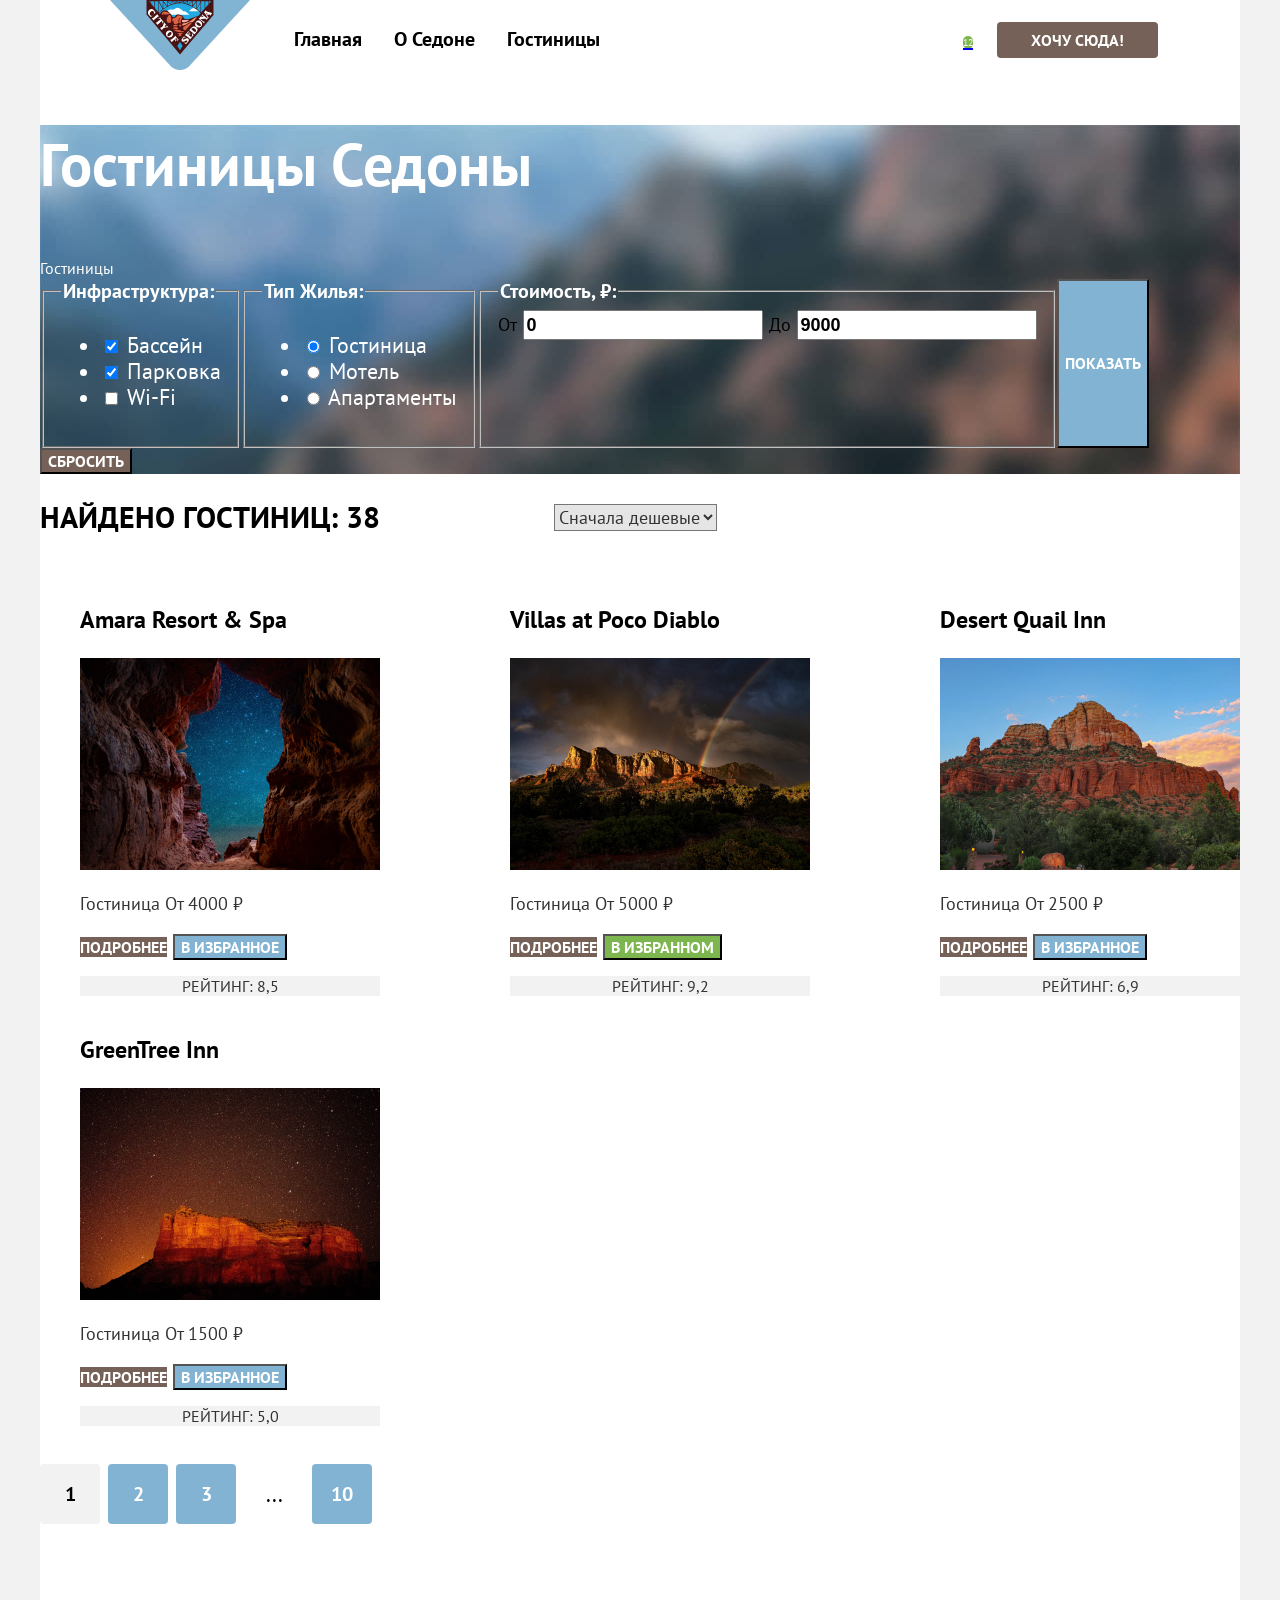
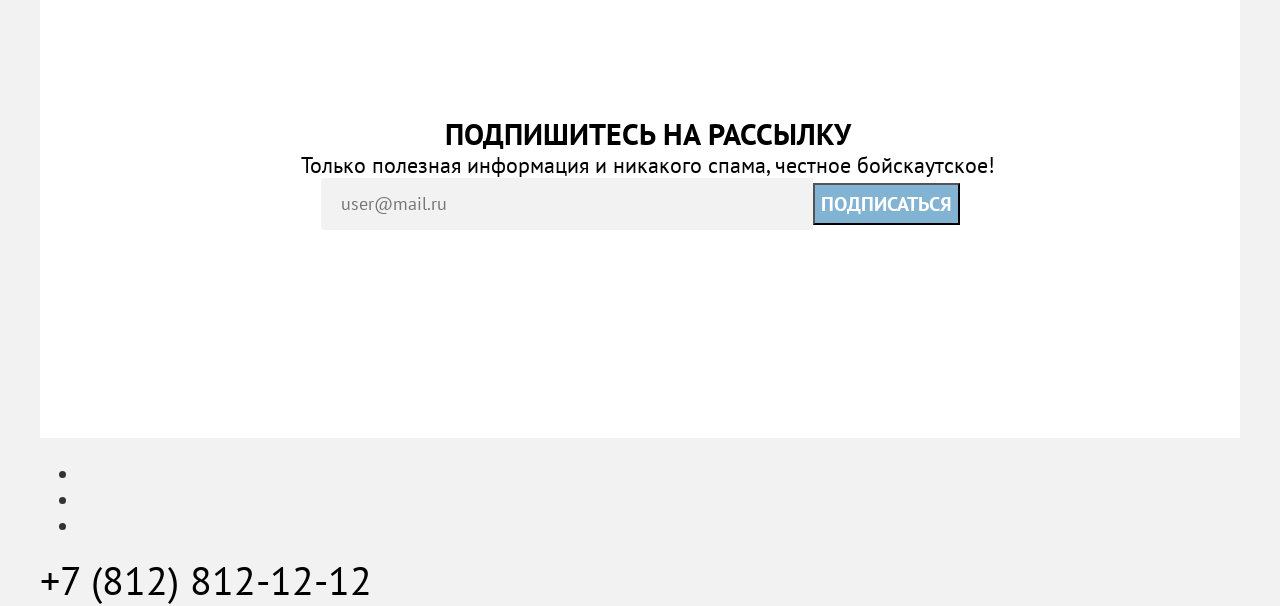
==== commit bb67cf87: "Добавляет сетки" ====
--- a/catalog.html
+++ b/catalog.html
@@ -45,7 +45,7 @@
 
         </nav>
       </header>
-      <main class="page-main  main-container" data-test="main">
+      <main class="page-main main-container" data-test="main">
         <section class="catalog-header">
           <h1 class="catalog-header-title">Гостиницы Седоны</h1>
           <nav class="breadcrumbs" aria-label="Хлебные крошки">
@@ -134,7 +134,7 @@
             <a class="button button-active" href="catalog.html?view=tile">
               <span class="visually-hidden">Показать плиткой</span>
             </a>
-            <a class="button button-noactive" href="catalog.html?view=card ">
+            <a class="button button-noactive" href="catalog.html?view=card">
               <span class="visually-hidden">Показать карточками</span>
             </a>
             <a class="button button-noactive" href="catalog.html?view=list">
@@ -167,7 +167,7 @@
               <p class="card-text">Гостиница <span class="card-price">От 5000 ₽</span></p>
               <a class="button button-more" href="#">Подробнее</a>
               <button class="button button-favorite-in" type="button">В избранном</button>
-              <span class="visually-hidden four-stars">Четыре звезды"</span>
+              <span class="visually-hidden four-stars">Четыре звезды</span>
               <p class="card-rating">Рейтинг: 9,2</p>
             </li>
             <li class="card-item">
@@ -181,7 +181,7 @@
               <p class="card-text">Гостиница <span class="card-price">От 2500 ₽</span></p>
               <a class="button button-more" href="#">Подробнее</a>
               <button class="button button-favorite" type="button">В избранное</button>
-              <span class="visually-hidden three-stars">Три звезды"</span>
+              <span class="visually-hidden three-stars">Три звезды</span>
               <p class="card-rating">Рейтинг: 6,9</p>
             </li>
             <li class="card-item">
@@ -195,13 +195,13 @@
               <p class="card-text">Гостиница <span class="card-price">От 1500 ₽</span></p>
               <a class="button button-more" href="#">Подробнее</a>
               <button class="button button-favorite" type="button">В избранное</button>
-              <span class="visually-hidden two-stars">Две звезды"</span>
+              <span class="visually-hidden two-stars">Две звезды</span>
               <p class="card-rating">Рейтинг: 5,0</p>
             </li>
           </ul>
           <ul class="pagination-list">
             <li class="pagination-item">
-              <a class="pagination-link pagination-current" href="#" aria-current="page">1<a>
+              <a class="pagination-link pagination-current" href="#" aria-current="page">1</a>
             </li>
             <li class="pagination-item">
               <a class="pagination-link" href="#">2</a>
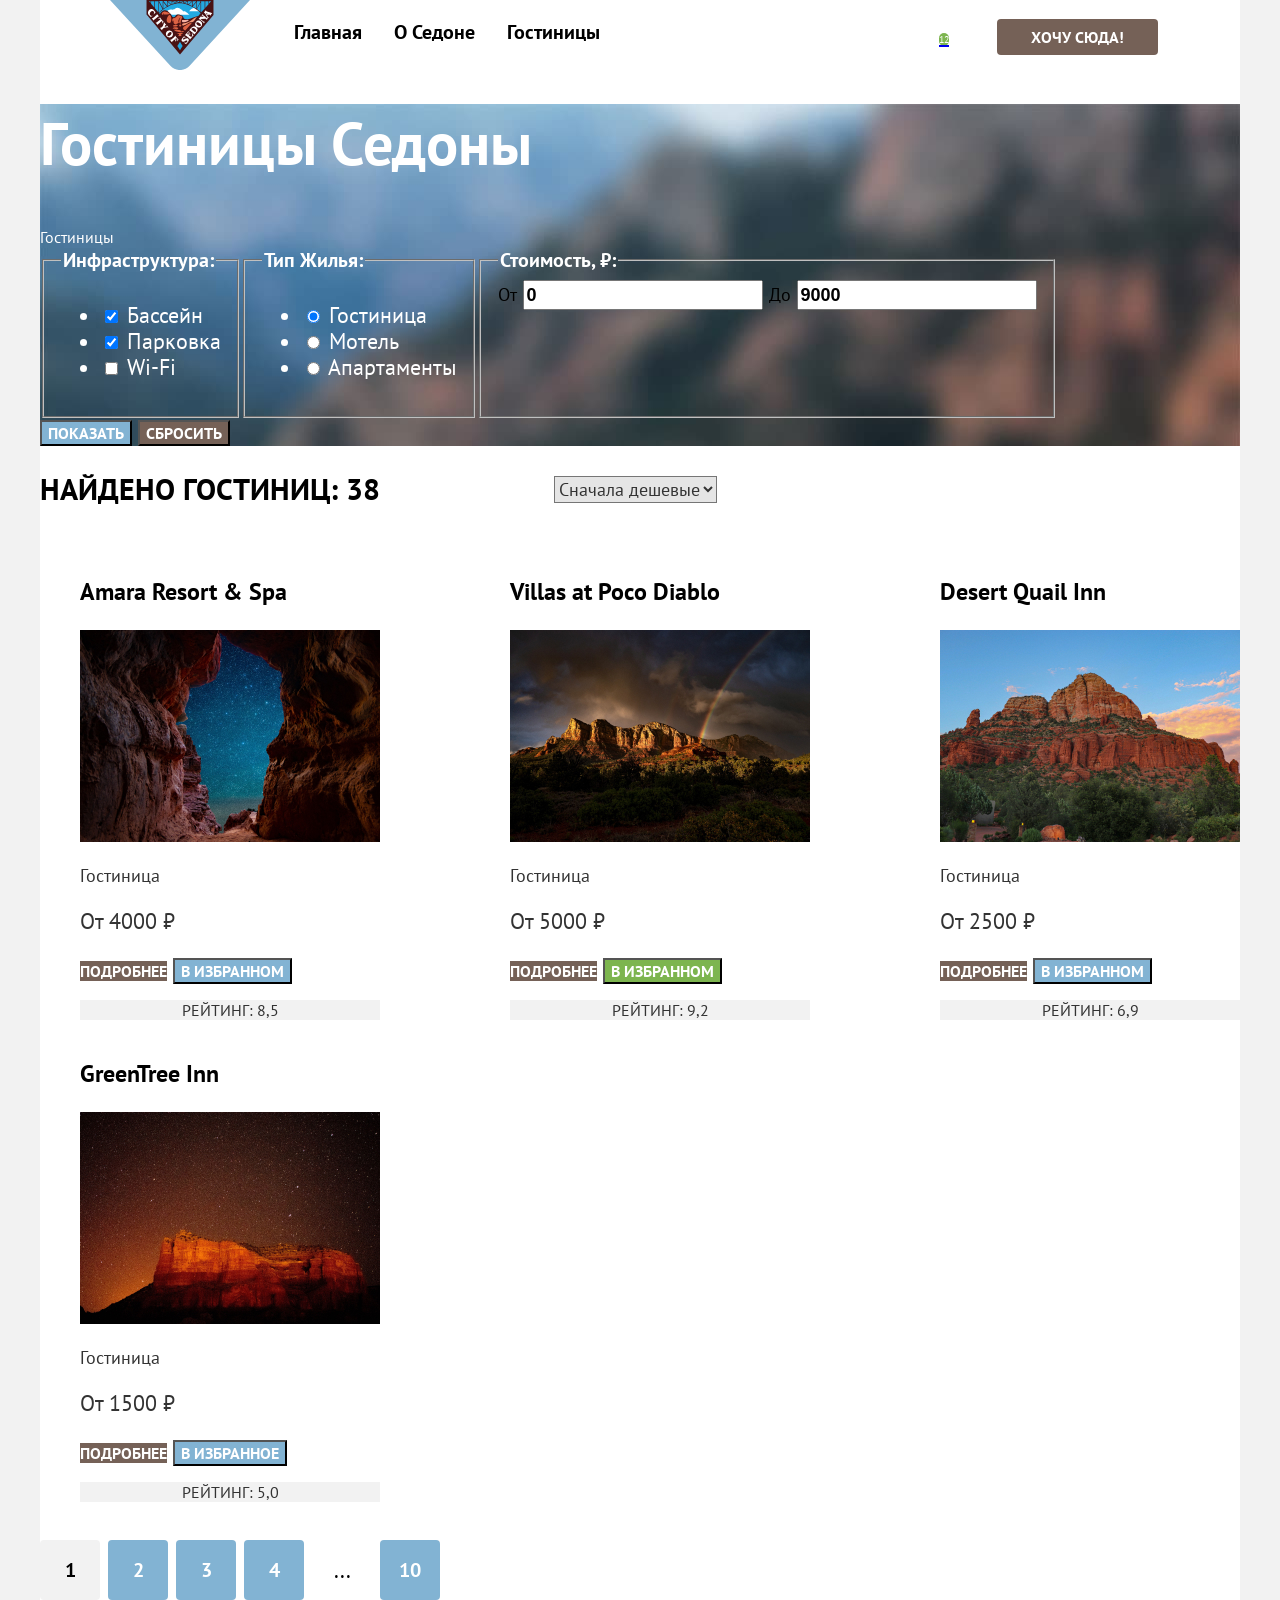
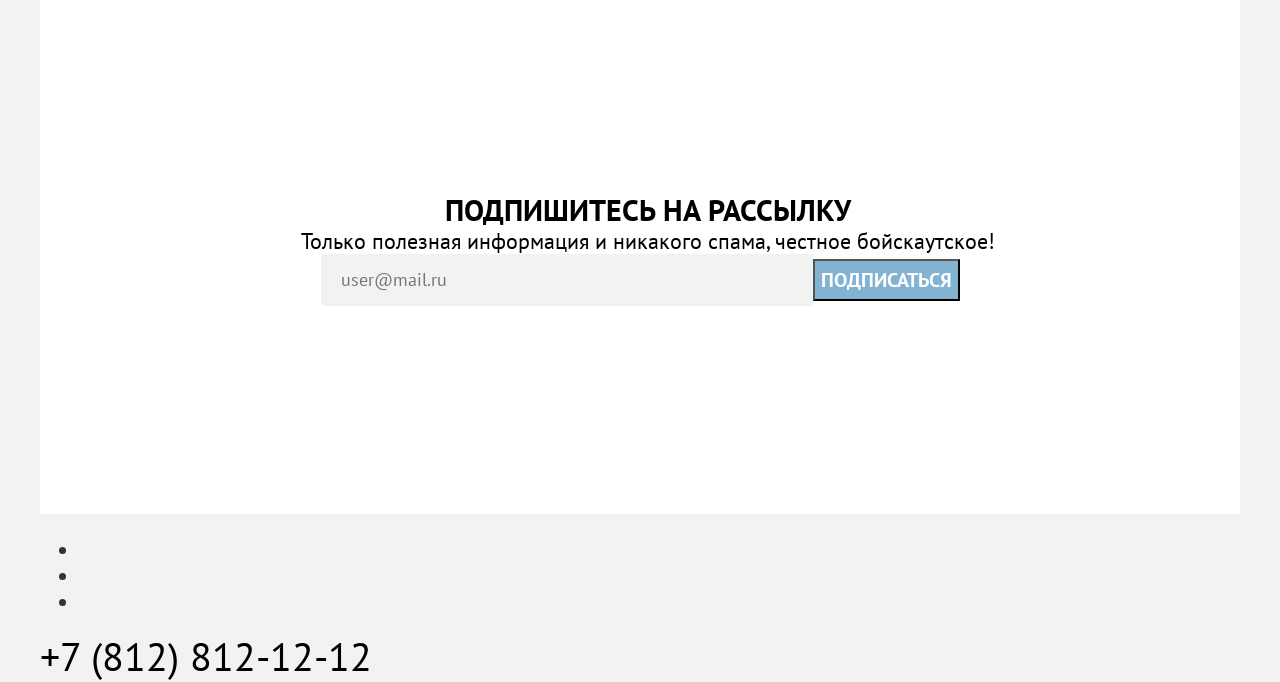
==== commit 3d930b66: "Добавляет сетки страниц" ====
--- a/catalog.html
+++ b/catalog.html
@@ -12,18 +12,18 @@
     <div class="page-container">
       <header class="page-header" data-test="header">
         <nav class="navigation">
-          <a class="sedona-logo" href="index.html">
-            <img class="page-header-logo" src="images/logo-sedona.svg" width="140" height="70" alt="Логотип Седоны">
+          <a class="sedona-logo-link" href="index.html">
+            <img class="sedona-logo" src="images/logo-sedona.svg" width="140" height="70" alt="Логотип Седоны">
           </a>
           <ul class="navigation-list">
             <li class="navigation-item main-item">
-              <a class="navigation-link" href="index.html" aria-current="page">Главная</a>
+              <a class="navigation-link" href="index.html">Главная</a>
             </li>
             <li class="navigation-item">
               <a class="navigation-link" href="#">О Седоне</a>
             </li>
             <li class="navigation-item">
-              <a class="navigation-link" href="catalog.html">Гостиницы</a>
+              <a class="navigation-link" href="catalog.html" aria-current="page">Гостиницы</a>
             </li>
           </ul>
           <ul class="navigation-user">
@@ -42,11 +42,10 @@
               <a class="button button-want" href="#">Хочу сюда!</a>
             </li>
           </ul>
-
         </nav>
       </header>
-      <main class="page-main main-container" data-test="main">
-        <section class="catalog-header">
+      <main class="page-main" data-test="main">
+        <div class="catalog-header">
           <h1 class="catalog-header-title">Гостиницы Седоны</h1>
           <nav class="breadcrumbs" aria-label="Хлебные крошки">
             <ol class="breadcrumbs-list">
@@ -115,11 +114,13 @@
                 <label class="price" for="price-to">До</label>
                 <input class="field-price" id="price-to" type="number" name="price-to" value="9000">
               </fieldset>
-              <button class="button button-apply" type="submit">Показать</button>
-              <button class="button button-reset" type="reset">Сбросить</button>
+              <div class="buttons-filter">
+                <button class="button button-apply" type="submit">Показать</button>
+                <button class="button button-reset" type="reset">Сбросить</button>
+              </div>
             </form>
           </div>
-        </section>
+        </div>
         <section class="catalog" data-test="catalog">
           <div class="search-container">
             <h2 class="result-control-title">Найдено гостиниц: <span class="quantity-found">38</span></h2>
@@ -143,56 +144,68 @@
           </div>
           <ul class="card-list">
             <li class="card-item">
-              <a class="card-link" href="#">
-                <h3 class="card-title">Amara Resort & Spa</h3>
-              </a>
-              <a class="card-link" href="#">
-                <img class="card-image" src="images/hotels/amara-1.jpg" width="300" height="212"
-                  alt="Amara Resort & Spa">
-              </a>
-              <p class="card-text">Гостиница <span class="card-price">От 4000 ₽</span></p>
-              <a class="button button-more" href="#">Подробнее</a>
-              <button class="button button-favorite" type="button">В избранное</button>
+              <h3 class="card-title">
+                <a class="card-link" href="#"></a>Amara Resort & Spa</a>
+              </h3>
+              <div class="card-image-container">
+                <a class="card-link" href="#">
+                  <img class="card-image" src="images/hotels/amara-1.jpg" width="300" height="212"
+                    alt="Amara Resort & Spa">
+                </a>
+              </div>
+              <p class="card-text">Гостиница</p>
+              <p class="card-price">От 4000 ₽</p>
+              <a class="button button-more" href="#">Подробнее</a>
+              <button class="button button-favorite" type="button">В избранном</button>
               <span class="visually-hidden four-stars">Четыре звезды</span>
               <p class="card-rating">Рейтинг: 8,5</p>
             </li>
             <li class="card-item">
-              <a class="card-link" href="#">
-                <h3 class="card-title">Villas at Poco Diablo</h3>
-              </a>
-              <a class="card-link" href="#">
-                <img class="card-image" src="images/hotels/villas-1.jpg" width="300" height="212"
-                  alt="Villas at Poco Diablo">
-              </a>
-              <p class="card-text">Гостиница <span class="card-price">От 5000 ₽</span></p>
+              <h3 class="card-title">
+                <a class="card-link" href="#"></a>Villas at Poco Diablo</a>
+              </h3>
+              <div class="card-image-container">
+                <a class="card-link" href="#">
+                  <img class="card-image" src="images/hotels/villas-1.jpg" width="300" height="212"
+                    alt="Villas at Poco Diablo">
+                </a>
+              </div>
+              <p class="card-text">Гостиница</p>
+              <p class="card-price">От 5000 ₽</p>
               <a class="button button-more" href="#">Подробнее</a>
               <button class="button button-favorite-in" type="button">В избранном</button>
               <span class="visually-hidden four-stars">Четыре звезды</span>
               <p class="card-rating">Рейтинг: 9,2</p>
             </li>
             <li class="card-item">
-              <a class="card-link" href="#">
-                <h3 class="card-title">Desert Quail Inn</h3>
-              </a>
-              <a class="card-link" href="#">
-                <img class="card-image" src="images/hotels/desert-1.jpg" width="300" height="212"
-                  alt="Desert Quail Inn">
-              </a>
-              <p class="card-text">Гостиница <span class="card-price">От 2500 ₽</span></p>
-              <a class="button button-more" href="#">Подробнее</a>
-              <button class="button button-favorite" type="button">В избранное</button>
+              <h3 class="card-title">
+                <a class="card-link" href="#"></a>Desert Quail Inn</a>
+              </h3>
+              <div class="card-image-container">
+                <a class="card-link" href="#">
+                  <img class="card-image" src="images/hotels/desert-1.jpg" width="300" height="212"
+                    alt="Desert Quail Inn">
+                </a>
+              </div>
+              <p class="card-text">Гостиница</p>
+              <p class="card-price">От 2500 ₽</p>
+              <a class="button button-more" href="#">Подробнее</a>
+              <button class="button button-favorite" type="button">В избранном</button>
               <span class="visually-hidden three-stars">Три звезды</span>
               <p class="card-rating">Рейтинг: 6,9</p>
             </li>
             <li class="card-item">
-              <a class="card-link" href="#">
-                <h3 class="card-title">GreenTree Inn</h3>
-              </a>
-              <a class="card-link" href="#">
-                <img class="card-image" src="images/hotels/greentree-1.jpg" width="300" height="212"
-                  alt="GreenTree Inn">
-              </a>
-              <p class="card-text">Гостиница <span class="card-price">От 1500 ₽</span></p>
+              <h3 class="card-title">
+                <a class="card-link" href="#"></a>GreenTree Inn</a>
+              </h3>
+              <div class="card-image-container">
+                <a class="card-link" href="#">
+                  <img class="card-image" src="images/hotels/greentree-1.jpg" width="300" height="212"
+                    alt="GreenTree Inn">
+                </a>
+              </div>
+              <p class="card-text">Гостиница</p>
+              <p class="card-price">От 1500 ₽</p>
               <a class="button button-more" href="#">Подробнее</a>
               <button class="button button-favorite" type="button">В избранное</button>
               <span class="visually-hidden two-stars">Две звезды</span>
@@ -208,6 +221,9 @@
             </li>
             <li class="pagination-item">
               <a class="pagination-link" href="#">3</a>
+            </li>
+            <li class="pagination-item">
+              <a class="pagination-link" href="#">4</a>
             </li>
             <li class="pagination-item">
               <a class="pagination-link pagination-ellipsis" href="#">...</a>
--- a/styles/styles.css
+++ b/styles/styles.css
@@ -14,6 +14,9 @@
   font-display: swap;
 }
 
+
+                    /* Общие стили */
+
 html {
   height: 100%;
 }
@@ -38,34 +41,36 @@
   margin: 0 auto;
 }
 
+
+                    /* Шапка  */
+
 .page-header {
-  padding: 0 70px;
+  width: 100%;
+  height: 64px;
+  position: relative;
   background-color: #ffffff;
 }
 
-.page-main {
-  flex-grow: 1;
-  background-color: #ffffff;
-}
-
 .navigation {
   display: flex;
-  align-items: center;
+  flex-wrap: wrap;
+}
+
+.navigation-list {
+  display: flex;
+  flex-wrap: wrap;
+  max-width: 500px;
+  margin: 0;
+  padding: 0;
+  list-style: none;
 }
 
 .sedona-logo {
-  margin-right: 28px;
-}
-
-.navigation-list {
-  display: flex;
-  max-width: 500px;
-  padding: 0;
-  margin: 0;
-  list-style: none;
+  margin: 0 28px -6px 70px;
 }
 
 .navigation-link {
+  display: block;
   font-size: 20px;
   font-weight: 700;
   line-height: 24px;
@@ -84,6 +89,7 @@
   padding: 0;
   margin: 0;
   margin-left: auto;
+  margin-right: 70px;
   list-style: none;
 }
 
@@ -92,6 +98,7 @@
 }
 
 .favorite-counter {
+  margin: 11px 4px 33px 20px;
   font-size: 10px;
   line-height: 10px;
   color: #ffffff;
@@ -112,13 +119,29 @@
   text-align: center;
   background-color: #756157;
 }
-
 .button-want {
   border-radius: 4px;
   width: 160px;
   height: 36px;
   padding: 8px 34px;
-
+  margin: 14px 0 14px 20px;
+}
+
+.page-main {
+  flex-grow: 1;
+  background-color: #ffffff;
+}
+
+
+                    /* Основная часть */
+
+.hero {
+  text-align: center;
+  background-image: url("../images/divider.svg"), url("../images/index-background.jpg");
+  background-color: #354751;
+  background-repeat: no-repeat;
+  background-size: 100% auto, cover;
+  background-position: bottom, top;
 }
 
 .hero-image {
@@ -128,18 +151,9 @@
   margin: 0 auto;
 }
 
-.hero {
-  text-align: center;
-  background-image: url("../images/divider.svg"), url("../images/index-background.jpg");
-  background-color: #354751;
-  background-repeat: no-repeat;
-  background-size: 100% auto, cover;
-  background-position: bottom, top;
-}
-
 .reasons-title {
   width: 630px;
-  margin: o auto;
+  margin: 0;
   padding: 69px 290px 25px 290px;
   font-size: 30px;
   font-weight: 700;
@@ -149,6 +163,17 @@
   text-align: center;
 }
 
+.reasons-description {
+  width: 660px;
+  margin: 0;
+  padding: 0 274px 69px 274px;
+  text-align: center;
+}
+
+
+
+
+
 .reasons-list {
   width: 100%;
   margin: 0;
@@ -156,13 +181,7 @@
   list-style: none;
 }
 
-.reasons-description {
-  width: 660px;
-  margin: 0 auto;
-  padding: 0 274px 69px 274px;
-  text-align: center;
-
-}
+
 
 .reasons-item {
   color: #FFFFFF;
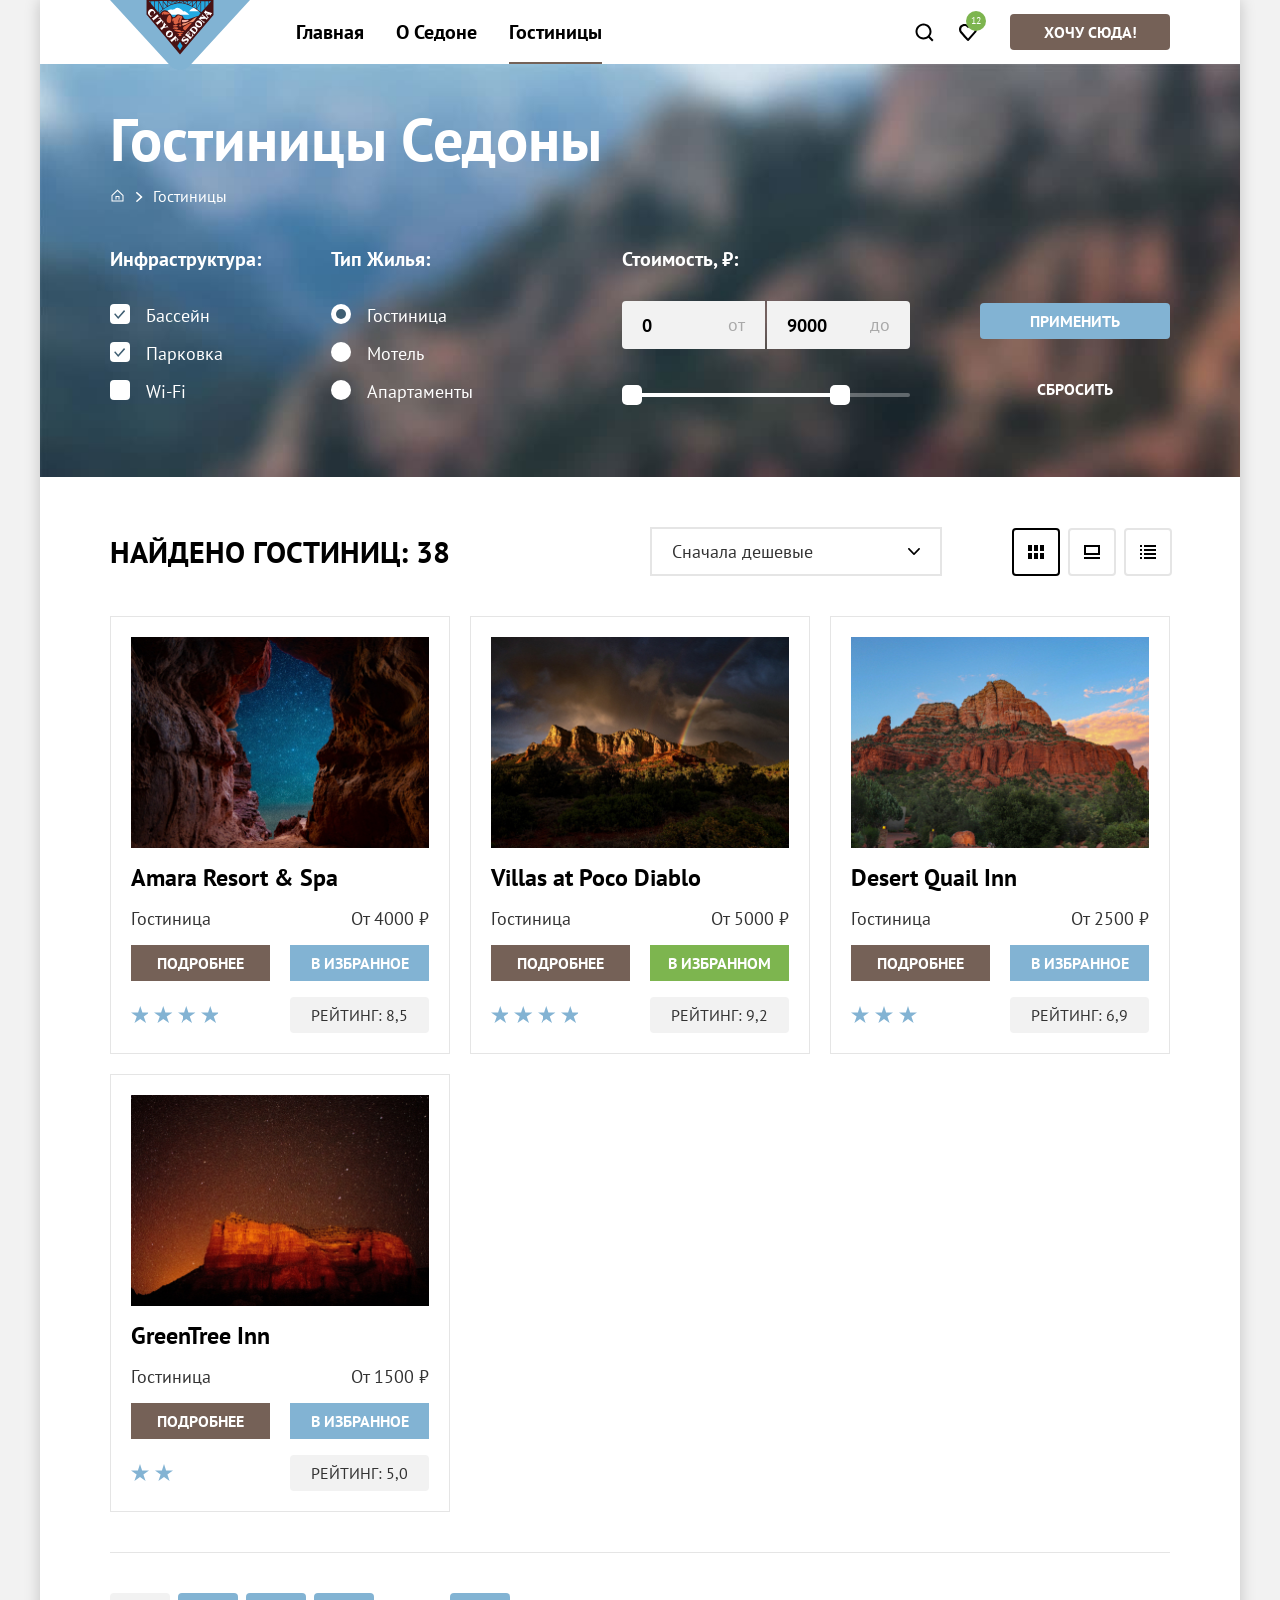
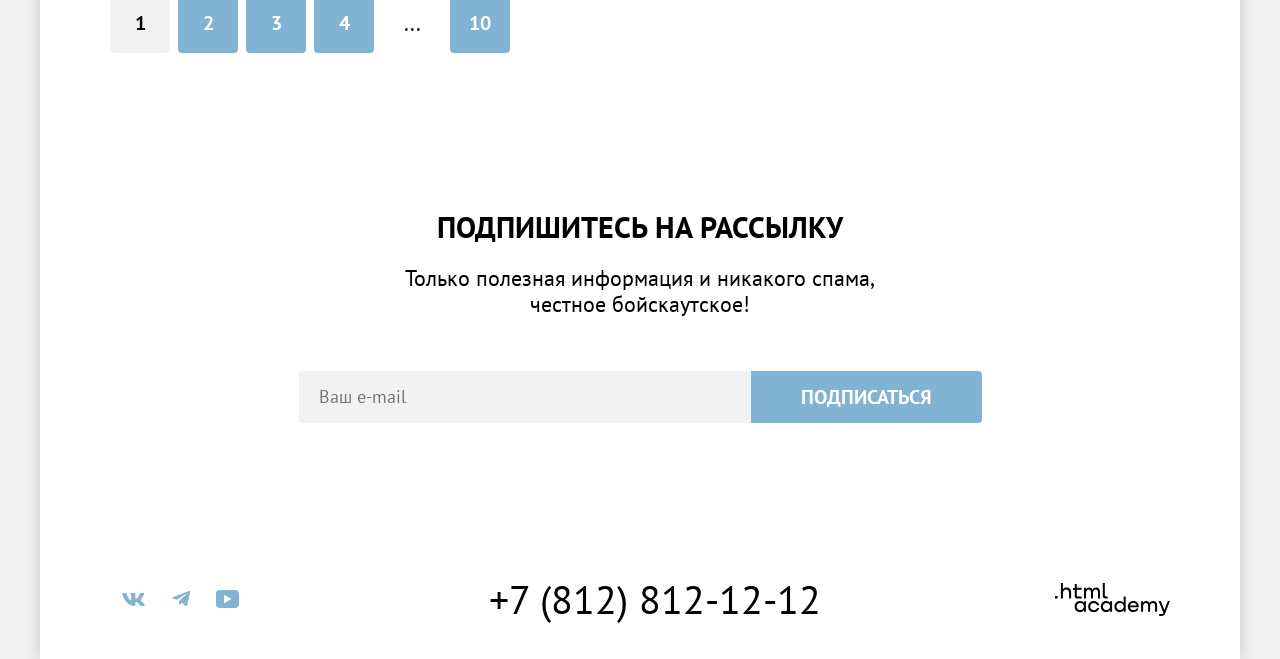
==== commit 0ad71a9b: "Доработка проекта для защиты" ====
--- a/catalog.html
+++ b/catalog.html
@@ -5,41 +5,42 @@
     <meta charset="UTF-8">
     <meta name="viewport" content="width=device-width, initial-scale=1.0">
     <link rel="stylesheet" href="styles/styles.css">
+    <link rel="icon" sizes="32x32" href="favicon.png">
     <title>HTML Academy: Седона</title>
   </head>
 
   <body>
     <div class="page-container">
       <header class="page-header" data-test="header">
-        <nav class="navigation">
+        <nav class="navigation" aria-label="Основная навигация">
           <a class="sedona-logo-link" href="index.html">
             <img class="sedona-logo" src="images/logo-sedona.svg" width="140" height="70" alt="Логотип Седоны">
           </a>
           <ul class="navigation-list">
-            <li class="navigation-item main-item">
+            <li class="navigation-item">
               <a class="navigation-link" href="index.html">Главная</a>
             </li>
             <li class="navigation-item">
               <a class="navigation-link" href="#">О Седоне</a>
             </li>
             <li class="navigation-item">
-              <a class="navigation-link" href="catalog.html" aria-current="page">Гостиницы</a>
+              <a class="navigation-link  navigation-link-current" aria-current="page">Гостиницы</a>
             </li>
           </ul>
           <ul class="navigation-user">
             <li class="navigation-user-item">
-              <a class="navigation-user-link" href="#">
+              <a class="navigation-user-link navigation-search" href="#">
                 <span class="visually-hidden">Поиск</span>
               </a>
             </li>
             <li class="navigation-user-item">
-              <a class="navigation-user-link" href="#">
+              <a class="navigation-user-link navigation-favorite" href="#">
                 <span class="visually-hidden">В избранном гостиниц</span>
                 <span class="favorite-counter">12</span>
               </a>
             </li>
             <li class="navigation-user-item">
-              <a class="button button-want" href="#">Хочу сюда!</a>
+              <a class="button button-brown button-want" href="#">Хочу сюда!</a>
             </li>
           </ul>
         </nav>
@@ -50,12 +51,12 @@
           <nav class="breadcrumbs" aria-label="Хлебные крошки">
             <ol class="breadcrumbs-list">
               <li class="breadcrumbs-item">
-                <a class="breadcrumbs-link" href="index.html">
+                <a class="breadcrumbs-link breadcrumbs-link-index" href="index.html">
                   <span class="visually-hidden">На главную страницу</span>
                 </a>
               </li>
               <li class="breadcrumbs-item">
-                <a class="breadcrumbs-link" href="catalog.html" aria-current="page">Гостиницы</a>
+                <a class="breadcrumbs-link" aria-current="page">Гостиницы</a>
               </li>
             </ol>
           </nav>
@@ -66,20 +67,23 @@
                 <ul class="catalog-filter-list">
                   <li class="catalog-filter-item">
                     <label class="control">
-                      <input class="control-input" type="checkbox" name="pool" checked>
-                      Бассейн
-                    </label>
-                  </li>
-                  <li class="catalog-filter-item">
-                    <label class="control">
-                      <input class="control-input" type="checkbox" name="parking" checked>
-                      Парковка
-                    </label>
-                  </li>
-                  <li class="catalog-filter-item">
-                    <label class="control">
-                      <input class="control-input" type="checkbox" name="wi-fi">
-                      Wi-Fi
+                      <input class="visually-hidden control-input" type="checkbox" name="pool" checked>
+                      <span class="control-mark"></span>
+                      <span class="control-label">Бассейн</span>
+                    </label>
+                  </li>
+                  <li class="catalog-filter-item">
+                    <label class="control">
+                      <input class="visually-hidden control-input" type="checkbox" name="parking" checked>
+                      <span class="control-mark"></span>
+                      <span class="control-label">Парковка</span>
+                    </label>
+                  </li>
+                  <li class="catalog-filter-item">
+                    <label class="control">
+                      <input class="visually-hidden control-input" type="checkbox" name="wi-fi">
+                      <span class="control-mark"></span>
+                      <span class="control-label">Wi-Fi</span>
                     </label>
                   </li>
                 </ul>
@@ -89,33 +93,55 @@
                 <ul class="catalog-filter-list">
                   <li class="catalog-filter-item">
                     <label class="control">
-                      <input class="control-input" type="radio" name="type-housing" value="hotel" checked>
-                      Гостиница
-                    </label>
-                  </li>
-                  <li class="catalog-filter-item">
-                    <label class="control">
-                      <input class="control-input" type="radio" name="type-housing" value="motel">
-                      Мотель
-                    </label>
-                  </li>
-                  <li class="catalog-filter-item">
-                    <label class="control">
-                      <input class="control-input" type="radio" name="type-housing" value="apartment">
-                      Апартаменты
+                      <input class="visually-hidden control-input" type="radio" name="type-housing" value="hotel"
+                        checked>
+                      <span class="control-mark"></span>
+                      <span class="control-label">Гостиница</span>
+                    </label>
+                  </li>
+                  <li class="catalog-filter-item">
+                    <label class="control">
+                      <input class="visually-hidden control-input" type="radio" name="type-housing" value="motel">
+                      <span class="control-mark"></span>
+                      <span class="control-label">Мотель</span>
+                    </label>
+                  </li>
+                  <li class="catalog-filter-item">
+                    <label class="control">
+                      <input class="visually-hidden control-input" type="radio" name="type-housing" value="apartment">
+                      <span class="control-mark"></span>
+                      <span class="control-label">Апартаменты</span>
                     </label>
                   </li>
                 </ul>
               </fieldset>
               <fieldset class="catalog-filter-group">
                 <legend class="catalog-filter-title">Стоимость, ₽:</legend>
-                <label class="price" for="price-from">От</label>
-                <input class="field-price" id="price-from" type="number" name="price-from" value="0">
-                <label class="price" for="price-to">До</label>
-                <input class="field-price" id="price-to" type="number" name="price-to" value="9000">
+                <div class="range">
+                  <div class="range-wrapper-inputs">
+                    <label class="catalog-filter-label">
+                      <input class="range-input" type="text" inputmode="numeric" name="min-price" value="0">
+                      <span class="range-label-text">от</span>
+                    </label>
+                    <label class="catalog-filter-label">
+                      <input class="range-input" type="text" inputmode="numeric" name="max-price" value="9000">
+                      <span class="range-label-text">до</span>
+                    </label>
+                  </div>
+                  <div class="range-scale">
+                    <div class="range-bar" style="left: 0; width: 208px">
+                      <button type="button" class="range-toggle toggle-min">
+                        <span class="visually-hidden">Изменить минимальную цену</span>
+                      </button>
+                      <button type="button" class="range-toggle toggle-max">
+                        <span class="visually-hidden">Изменить максимальную цену</span>
+                      </button>
+                    </div>
+                  </div>
+                </div>
               </fieldset>
               <div class="buttons-filter">
-                <button class="button button-apply" type="submit">Показать</button>
+                <button class="button button-blue button-apply" type="submit">Применить</button>
                 <button class="button button-reset" type="reset">Сбросить</button>
               </div>
             </form>
@@ -132,20 +158,22 @@
                 <option value="rating">По рейтингу</option>
               </select>
             </label>
-            <a class="button button-active" href="catalog.html?view=tile">
-              <span class="visually-hidden">Показать плиткой</span>
-            </a>
-            <a class="button button-noactive" href="catalog.html?view=card">
-              <span class="visually-hidden">Показать карточками</span>
-            </a>
-            <a class="button button-noactive" href="catalog.html?view=list">
-              <span class="visually-hidden">Показать списком</span>
-            </a>
+            <div class="view-icons-container">
+              <a class="button button-view button-active" href="catalog.html?view=tile">
+                <span class="visually-hidden">Показать плиткой</span>
+              </a>
+              <a class="button button-view" href="catalog.html?view=card">
+                <span class="visually-hidden">Показать карточками</span>
+              </a>
+              <a class="button button-view" href="catalog.html?view=list">
+                <span class="visually-hidden">Показать списком</span>
+              </a>
+            </div>
           </div>
           <ul class="card-list">
             <li class="card-item">
               <h3 class="card-title">
-                <a class="card-link" href="#"></a>Amara Resort & Spa</a>
+                <a class="card-link" href="#">Amara Resort &amp; Spa</a>
               </h3>
               <div class="card-image-container">
                 <a class="card-link" href="#">
@@ -155,14 +183,14 @@
               </div>
               <p class="card-text">Гостиница</p>
               <p class="card-price">От 4000 ₽</p>
-              <a class="button button-more" href="#">Подробнее</a>
-              <button class="button button-favorite" type="button">В избранном</button>
-              <span class="visually-hidden four-stars">Четыре звезды</span>
+              <a class="button button-brown button-more" href="#">Подробнее</a>
+              <button class="button button-blue button-favorite" type="button">В избранное</button>
+              <span class="star-rating four-stars">Четыре звезды</span>
               <p class="card-rating">Рейтинг: 8,5</p>
             </li>
             <li class="card-item">
               <h3 class="card-title">
-                <a class="card-link" href="#"></a>Villas at Poco Diablo</a>
+                <a class="card-link" href="#">Villas at Poco Diablo</a>
               </h3>
               <div class="card-image-container">
                 <a class="card-link" href="#">
@@ -172,14 +200,14 @@
               </div>
               <p class="card-text">Гостиница</p>
               <p class="card-price">От 5000 ₽</p>
-              <a class="button button-more" href="#">Подробнее</a>
-              <button class="button button-favorite-in" type="button">В избранном</button>
-              <span class="visually-hidden four-stars">Четыре звезды</span>
+              <a class="button button-brown button-more" href="#">Подробнее</a>
+              <button class="button  button-blue button-favorite-in" type="button">В избранном</button>
+              <span class="star-rating four-stars">Четыре звезды</span>
               <p class="card-rating">Рейтинг: 9,2</p>
             </li>
             <li class="card-item">
               <h3 class="card-title">
-                <a class="card-link" href="#"></a>Desert Quail Inn</a>
+                <a class="card-link" href="#">Desert Quail Inn</a>
               </h3>
               <div class="card-image-container">
                 <a class="card-link" href="#">
@@ -189,14 +217,14 @@
               </div>
               <p class="card-text">Гостиница</p>
               <p class="card-price">От 2500 ₽</p>
-              <a class="button button-more" href="#">Подробнее</a>
-              <button class="button button-favorite" type="button">В избранном</button>
-              <span class="visually-hidden three-stars">Три звезды</span>
+              <a class="button button-brown button-more" href="#">Подробнее</a>
+              <button class="button  button-blue button-favorite" type="button">В избранное</button>
+              <span class="star-rating three-stars">Три звезды</span>
               <p class="card-rating">Рейтинг: 6,9</p>
             </li>
             <li class="card-item">
               <h3 class="card-title">
-                <a class="card-link" href="#"></a>GreenTree Inn</a>
+                <a class="card-link" href="#">GreenTree Inn</a>
               </h3>
               <div class="card-image-container">
                 <a class="card-link" href="#">
@@ -206,15 +234,15 @@
               </div>
               <p class="card-text">Гостиница</p>
               <p class="card-price">От 1500 ₽</p>
-              <a class="button button-more" href="#">Подробнее</a>
-              <button class="button button-favorite" type="button">В избранное</button>
-              <span class="visually-hidden two-stars">Две звезды</span>
+              <a class="button button-brown button-more" href="#">Подробнее</a>
+              <button class="button button-blue button-favorite" type="button">В избранное</button>
+              <span class="star-rating two-stars">Две звезды</span>
               <p class="card-rating">Рейтинг: 5,0</p>
             </li>
           </ul>
           <ul class="pagination-list">
             <li class="pagination-item">
-              <a class="pagination-link pagination-current" href="#" aria-current="page">1</a>
+              <a class="pagination-link pagination-current" aria-current="page">1</a>
             </li>
             <li class="pagination-item">
               <a class="pagination-link" href="#">2</a>
@@ -226,22 +254,22 @@
               <a class="pagination-link" href="#">4</a>
             </li>
             <li class="pagination-item">
-              <a class="pagination-link pagination-ellipsis" href="#">...</a>
+              <a class="pagination-link pagination-ellipsis">...</a>
             </li>
             <li class="pagination-item">
               <a class="pagination-link" href="#">10</a>
             </li>
           </ul>
         </section>
-        <section class="mailing-catalog" data-test="subscribe">
+        <section class="mailing mailing-catalog" data-test="subscribe">
           <h2 class="mailing-title mailing-title-catalog">Подпишитесь на рассылку</h2>
           <p class="mailing-text mailing-text-catalog">
             Только полезная информация и никакого спама, честное бойскаутское!
           </p>
           <form class="form mailing-form" action="https://echo.htmlacademy.ru/" method="post">
             <label class="visually-hidden" for="email">Ваш e-mail</label>
-            <input class="mailing-input" type="email" name="email" id="email" placeholder="user@mail.ru" required>
-            <button class="button button-mailing" type="submit">Подписаться</button>
+            <input class="mailing-input" type="email" name="email" id="email" placeholder="Ваш e-mail" required>
+            <button class="button button-blue button-mailing" type="submit">Подписаться</button>
           </form>
         </section>
       </main>
@@ -250,17 +278,17 @@
           <h2 class="visually-hidden">Социальные сети</h2>
           <ul class="socials-list">
             <li class="socials-item">
-              <a class="socials-link" href="#">
-                <span class="visually-hidden">Группа VKontakte</span>
+              <a class="socials-link social-vk" href="https://vk.com/htmlacademy">
+                <span class="visually-hidden">Группа Vkontakte</span>
               </a>
             </li>
             <li class="socials-item">
-              <a class="socials-link" href="#">
+              <a class="socials-link social-tg" href="https://t.me/htmlacademy">
                 <span class="visually-hidden">Канал Telegram</span>
               </a>
             </li>
             <li class="socials-item">
-              <a class="socials-link" href="#">
+              <a class="socials-link social-yt" href="https://www.youtube.com/user/htmlacademyru">
                 <span class="visually-hidden">Канал Youtube</span>
               </a>
             </li>
@@ -273,5 +301,4 @@
       </footer>
     </div>
   </body>
-
 </html>
--- a/styles/styles.css
+++ b/styles/styles.css
@@ -14,41 +14,52 @@
   font-display: swap;
 }
 
-
-                    /* Общие стили */
+*,
+*::before,
+*::after {
+  box-sizing: border-box;
+}
+
+.visually-hidden {
+  position: absolute;
+  width: 1px;
+  height: 1px;
+  margin: -1px;
+  padding: 0;
+  border: 0;
+  clip: rect(0 0 0 0);
+  overflow: hidden;
+}
 
 html {
   height: 100%;
 }
 
 body {
+  min-width: 1200px;
   font-family: "PT Sans", sans-serif;
   font-size: 22px;
   line-height: 26px;
   color: #333333;
   background-color: #f2f2f2;
   margin: 0;
-}
-
-.visually-hidden {
-  display: none;
+  overflow-wrap: break-word;
 }
 
 .page-container {
   display: flex;
   flex-direction: column;
   width: 1200px;
+  min-height: 100vh;
   margin: 0 auto;
-}
-
-
-                    /* Шапка  */
+  box-shadow: 0 0 15px 0 rgba(0, 0, 0, 0.2);
+}
 
 .page-header {
   width: 100%;
-  height: 64px;
   position: relative;
   background-color: #ffffff;
+  z-index: 10;
 }
 
 .navigation {
@@ -58,54 +69,139 @@
 
 .navigation-list {
   display: flex;
+  align-items: center;
   flex-wrap: wrap;
   max-width: 500px;
   margin: 0;
   padding: 0;
-  list-style: none;
+  list-style-type: none;
+}
+
+.sedona-logo-link {
+  display: block;
+  margin: 0 30px -6px 70px;
 }
 
 .sedona-logo {
-  margin: 0 28px -6px 70px;
+  display: block;
+  max-width: 100%;
+  object-fit: cover;
+}
+
+.sedona-logo-link:hover,
+.sedona-logo-link:focus {
+  opacity: 0.7;
+}
+
+
+.sedona-logo-link:active {
+  opacity: 0.4;
 }
 
 .navigation-link {
   display: block;
+  padding: 20px 16px;
   font-size: 20px;
   font-weight: 700;
   line-height: 24px;
   color: #000000;
   text-decoration: none;
+  position: relative;
+}
+
+.navigation-link-current::after {
+  content: "";
+  position: absolute;
+  right: 16px;
+  left: 16px;
+  bottom: 0;
+  height: 2px;
+  background-color: #756257;
+}
+
+.navigation-link:not(.navigation-link-current):hover,
+.navigation-link:not(.navigation-link-current):focus {
+  color: #756257;
+}
+
+.navigation-link:not(.navigation-link-current):active {
+  opacity: 0.4;
 }
 
 .navigation-item {
-  padding: 20px 16px;
+  min-width: 100px;
 }
 
 .navigation-user {
   display: flex;
   flex-wrap: wrap;
-  max-width: 300px;
+  max-width: 350px;
   padding: 0;
   margin: 0;
   margin-left: auto;
   margin-right: 70px;
-  list-style: none;
+  list-style-type: none;
+  align-items: center;
 }
 
 .navigation-user-item {
-  padding: 22px 12px;
+  min-width: 44px;
+}
+
+.navigation-user-link {
+  display: flex;
+  justify-content: center;
+  align-items: center;
+  min-width: 44px;
+  min-height: 64px;
+  text-decoration: none;
+  position: relative;
+}
+
+.navigation-user-link::before {
+  content: "";
+  display: block;
+  width: 20px;
+  height: 20px;
+  background-color: #000000;
+  mask-repeat: no-repeat;
+  mask-position: center;
+  mask-size: contain;
+}
+
+.navigation-search::before,
+.navigation-favorite::before {
+  display: block;
+  width: 20px;
+  height: 20px;
+  mask-image: url("../images/icons/search.svg");
+  mask-repeat: no-repeat;
+  mask-position: center;
+  background-color: #000000;
+}
+
+.navigation-search:hover::before,
+.navigation-search:focus::before,
+.navigation-favorite:hover::before,
+.navigation-favorite:focus::before {
+  background-color: #756157;
+}
+
+.navigation-favorite::before {
+  mask-image: url("../images/icons/favorite.svg");
 }
 
 .favorite-counter {
-  margin: 11px 4px 33px 20px;
+  position: absolute;
+  padding: 5px;
+  top: 11px;
+  right: 4px;
   font-size: 10px;
   line-height: 10px;
   color: #ffffff;
   text-align: center;
-  background-color: #7DB54F;
+  background-color: #7DB54f;
   border-radius: 10px;
-  text-decoration: none;
 }
 
 .button {
@@ -118,13 +214,46 @@
   text-decoration: none;
   text-align: center;
   background-color: #756157;
-}
+  border: none;
+  cursor: pointer;
+}
+
+.button-brown:hover,
+.button-brown:focus {
+  background-color: #615048;
+  border: none;
+}
+
+.button-brown:active {
+  color: rgba(255, 255, 255, 0.3);
+}
+
+.button-brown:disabled {
+  background-color: #e5e5e5;
+  color: #ffffff;
+}
+
+.button-blue:hover,
+.button-blue:focus {
+  background-color: #68A2CA;
+}
+
+.button-blue:active {
+  background-color: #82B3D3;
+  color: rgba(255, 255, 255, 0.3);
+}
+
+.button-blue:disabled {
+  background-color: #e5e5e5;
+  color: rgba(0, 0, 0, 0.3);
+}
+
 .button-want {
+  display: block;
+  margin-left: 20px;
   border-radius: 4px;
   width: 160px;
-  height: 36px;
-  padding: 8px 34px;
-  margin: 14px 0 14px 20px;
+  padding: 8px 0;
 }
 
 .page-main {
@@ -132,10 +261,10 @@
   background-color: #ffffff;
 }
 
-
-                    /* Основная часть */
-
 .hero {
+  padding-top: 51px;
+  padding-bottom: 82px;
+  min-height: 485px;
   text-align: center;
   background-image: url("../images/divider.svg"), url("../images/index-background.jpg");
   background-color: #354751;
@@ -146,15 +275,24 @@
 
 .hero-image {
   display: block;
-  padding-top: 51px;
-  padding-bottom: 82px;
   margin: 0 auto;
 }
 
+.reasons {
+  margin-top: -2px;
+  background-color: #ffffff;
+  position: relative;
+}
+
+.reasons-item {
+  max-height: 385px;
+}
+
 .reasons-title {
-  width: 630px;
-  margin: 0;
-  padding: 69px 290px 25px 290px;
+  max-width: 630px;
+  margin: 0 auto;
+  padding-top: 71px;
+  padding-bottom: 25px;
   font-size: 30px;
   font-weight: 700;
   line-height: 36px;
@@ -164,66 +302,109 @@
 }
 
 .reasons-description {
-  width: 660px;
-  margin: 0;
-  padding: 0 274px 69px 274px;
-  text-align: center;
-}
-
-
-
-
+  max-width: 660px;
+  margin: 0 auto;
+  padding-top: 0;
+  padding-bottom: 90px;
+  text-align: center;
+}
 
 .reasons-list {
-  width: 100%;
-  margin: 0;
-  padding: 0;
-  list-style: none;
-}
-
-
-
-.reasons-item {
-  color: #FFFFFF;
+  display: grid;
+  grid-template-columns: 1fr 1fr 1fr;
+  grid-template-rows: repeat(3, minmax(385px, auto));
+  max-width: 100%;
+  margin: 0;
+  padding: 0;
+  list-style-type: none;
+}
+
+.reasons-item:nth-child(1) {
+  display: grid;
+  grid-template-columns: 1fr 2fr;
+  grid-column: 1 / -1;
+  color: #ffffff;
   text-align: center;
   background-color: #82B3D3;
 }
 
-.reasons-item-first {
+.reasons-item:nth-child(5) {
+  display: grid;
+  grid-template-columns: 1fr 2fr;
+  grid-column: 1 / -1;
+  color: #ffffff;
+  text-align: center;
+  background-color: #82B3D3;
+}
+
+.reasons-item-lighter {
   color: #000000;
   background-color: rgba(131, 179, 211, 0.12);
 }
 
-.reasons-item-second {
+.reasons-item-darker {
   color: rgba(131, 179, 211, 0.2);
-  background-color: #83B3D333;
+  background-color: rgba(131, 179, 211, 0.2);
 }
 
 .reasons-item-title {
+  position: relative;
+  max-width: 175px;
+  margin: 102px auto 62px;
   font-size: 24px;
   font-weight: 700;
   line-height: 28px;
   text-transform: uppercase;
-}
-
-.reasons-item-title-first,
-.reasons-item-title-second {
-  color: #000000
-}
+  text-align: center;
+}
+
+.reasons-item-title::after {
+  content: "";
+  position: absolute;
+  width: 60px;
+  bottom: -30px;
+  height: 2px;
+  left: 50%;
+  transform: translateX(-50%);
+  background-color: rgba(255, 255, 255, 0.3);
+}
+
+
+.reasons-item-title-lighter,
+.reasons-item-title-darker {
+  color: #000000;
+  margin-top: 112px;
+  margin-bottom: 63px;
+}
+
+.reasons-item-title-lighter::after,
+.reasons-item-title-darker::after {
+  background-color: rgba(0, 0, 0, 0.3);
+}
+
 
 .reasons-text {
+  margin: 30px auto 0;
+  max-width: 230px;
   font-size: 18px;
   line-height: 21px;
-}
-
-.reasons-text-first,
-.reasons-text-second {
+  text-align: center;
+}
+
+.reasons-text-lighter,
+.reasons-text-darker {
   color: #333333;
 }
 
+.reasons-item-reverse .image-wrapper {
+  order: -1;
+}
+
 .advantages-title {
-  width: 510px;
-  margin: 64px 347px 20px 347px;
+  max-width: 510px;
+  margin: 0 auto;
+  margin-top: 64px;
+  margin-bottom: 20px;
   font-size: 30px;
   font-weight: 700;
   line-height: 36px;
@@ -233,6 +414,8 @@
 }
 
 .advantages-text {
+  margin: 0 auto;
+  margin-bottom: 64px;
   text-align: center;
 }
 
@@ -241,23 +424,53 @@
   justify-content: space-between;
   flex-wrap: wrap;
   margin: 0;
-  padding: 0;
-  list-style: none;
-
+  margin-bottom: 96px;
+  padding: 0;
+  list-style-type: none;
 }
 
 .advantages-item {
-  width: 400px;
-  padding: 102px 0 30px 0;
+  position: relative;
+  margin: 0;
+  padding: 0;
+  flex: 1;
+  min-width: 280px;
   background-color: rgba(131, 179, 211, 0.12);
 }
 
-.advantages-item-first {
+.advantages-item::before {
+  content: "";
+  position: absolute;
+  top: 80px;
+  left: 50%;
+  width: 75px;
+  height: 75px;
+  transform: translateX(-50%);
+  background-repeat: no-repeat;
+  background-position: center;
+}
+
+.advantages-item:nth-child(1)::before {
+  background-image: url("../images/icons/home.svg");
+}
+
+.advantages-item:nth-child(2)::before {
+  background-image: url("../images/icons/eat.svg");
+}
+
+.advantages-item:nth-child(3)::before {
+  background-image: url("../images/icons/present.svg");
+}
+
+.advantages-item-lighter {
   background-color: inherit;
 }
 
 .advantages-item-title {
-
+  margin: 0;
+  padding: 0;
+  margin-top: 183px;
+  margin-bottom: 30px;
   font-size: 24px;
   font-weight: 700;
   line-height: 28px;
@@ -267,8 +480,9 @@
 }
 
 .advantages-item-text {
-  width: auto;
-  padding: 0 85px 81px 85px;
+  max-width: 230px;
+  margin: 0 auto;
+  margin-bottom: 81px;
   font-size: 18px;
   line-height: 21px;
   text-align: center;
@@ -277,12 +491,14 @@
 .cta {
   display: flex;
   flex-direction: column;
-  width: 592px;
-  margin: auto;
+  max-width: 592px;
+  margin: 0 auto;
+  margin-bottom: 96px;
 }
 
 .cta-title {
   padding: 0;
+  margin: 0 auto 20px;
   font-size: 30px;
   font-weight: 700;
   line-height: 36px;
@@ -292,19 +508,24 @@
 
 .cta-text {
   text-align: center;
+  padding: 0;
+  margin: 0;
+  margin-bottom: 54px;
 }
 
 .button-cta {
+  align-self: center;
+  min-width: 376px;
+  min-height: 52px;
   font-size: 20px;
   line-height: 36px;
-}
-
-.mailing-catalog {
-  padding: 96px 258px 104px;
-
+  border: none;
+  padding: 8px 50px;
+  border-radius: 4px;
 }
 
 .mailing {
+  padding-top: 96px;
   text-align: center;
   background-image: url("../images/mailing-background.jpg");
   background-color: #354751;
@@ -313,97 +534,419 @@
 }
 
 .mailing-title {
-  margin: 0 auto;
-  padding-top: 96px;
-  width: 700px;
+  margin: 0 auto 20px;
+  padding: 0;
+  max-width: 700px;
   font-weight: 700;
   font-size: 30px;
   line-height: 36px;
-  color: #FFFFFF;
+  color: #ffffff;
   text-transform: uppercase;
   text-align: center;
 }
 
 .mailing-text {
-  margin: 0 auto;
-  width: 700px;
+  margin: 0 auto 54px;
+  max-width: 475px;
   font-size: 22px;
   line-height: 26px;
-  color: #FFFFFF;
+  color: #ffffff;
   text-align: center;
 }
 
 .mailing-form {
-  padding-bottom: 104px;
+  padding-bottom: 112px;
   display: flex;
   justify-content: center;
   align-items: center;
 }
 
 .button-mailing {
+  padding: 8px 50px;
   font-weight: 700;
   font-size: 20px;
   line-height: 36px;
   text-align: center;
   text-transform: uppercase;
   background-color: #82B3D3;
+  border: none;
+  border-radius: 0 4px 4px 0;
 }
 
 .mailing-input {
+  box-sizing: border-box;
   width: 452px;
-  padding: 14px 20px;
-  border: none;
-  background-color: #F2F2F2;
+  padding: 11px 17px;
+  border: 3px solid transparent;
+  background-color: #f2f2f2;
   border-radius: 4px 0 0 4px;
+  outline: none;
   font-family: inherit;
+  color: #000000;
   font-weight: 400;
   font-size: 18px;
   line-height: 24px;
 }
 
+.mailing-input:hover {
+  background-color: #e5e5e5;
+}
+
+.mailing-input:focus {
+  background-color: #e5e5e5;
+  border-color: #83B3D3;
+}
+
+.page-footer {
+  display: grid;
+  grid-template-columns: 1fr auto 1fr;
+  align-items: center;
+  min-height: 120px;
+  padding: 0 70px;
+  background-color: #ffffff;
+}
+
+.socials-list {
+  margin: 0;
+  padding: 0;
+  display: flex;
+  flex-wrap: wrap;
+  justify-content: flex-start;
+  align-items: center;
+  list-style-type: none;
+  min-width: 142px;
+  max-width: 200px;
+}
+
+.socials-item {
+  margin: 0;
+  padding: 0;
+}
+
+.socials-link {
+  display: flex;
+  justify-content: center;
+  align-items: center;
+  width: 47px;
+  height: 40px;
+  text-decoration: none;
+  padding: 13px 12px;
+}
+
+.socials-link::before {
+  content: "";
+  display: block;
+  width: 24px;
+  height: 24px;
+  background-color: #82B3D3;
+  mask-repeat: no-repeat;
+  mask-position: center;
+  mask-size: contain;
+}
+
+.social-vk::before {
+  mask-image: url("../images/icons/vk.svg");
+  width: 24px;
+  height: 14px;
+}
+
+.social-tg::before {
+  mask-image: url("../images/icons/telegram.svg");
+  width: 18px;
+  height: 16px;
+}
+
+.social-yt::before {
+  mask-image: url("../images/icons/youtube.svg");
+}
+
+.socials-link:hover::before,
+.socials-link:focus::before {
+  background-color: #68A2CA;
+}
+
+.socials-link:active::before {
+  background-color: rgba(104, 162, 202, 0.3);
+}
+
 .phone-number-link {
+  margin-left: 30px;
   font-size: 40px;
   line-height: 40px;
   color: #000000;
-  text-align: center;
   text-transform: uppercase;
   text-decoration: none;
 }
 
+.phone-number-link:hover,
+.phone-number-link:focus {
+  color: #756157;
+}
+
+.phone-number-link:active {
+  color: rgba(117, 97, 87, 0.3);
+}
+
+.html-academy-link {
+  position: relative;
+  display: block;
+  width: 115px;
+  height: 33px;
+  text-decoration: none;
+  justify-self: end;
+}
+
+.html-academy-link::after {
+  content: "";
+  position: absolute;
+  top: 0;
+  left: 0;
+  display: block;
+  width: 100%;
+  height: 100%;
+  background-color: #000000;
+  mask-image: url("../images/logo-html-academy.svg");
+  mask-repeat: no-repeat;
+  mask-position: center;
+  mask-size: contain;
+}
+
+.html-academy-link:hover::after,
+.html-academy-link:focus::after {
+  background-color: #756157;
+}
+
+.html-academy-link:active::after {
+  background-color: rgba(117, 97, 87, 0.3);
+}
+
 .catalog-header {
+  min-height: 412px;
+  margin: 0 auto 50px;
+  padding: 36px 70px 70px 70px;
   color: #ffffff;
   background-image: url("../images/filter-background.jpg");
   background-color: #354751;
   background-repeat: no-repeat;
   background-size: cover;
+  box-sizing: border-box;
 }
 
 .catalog-header-title {
   font-weight: 700;
   font-size: 60px;
   line-height: 78px;
+  margin: 0;
+  margin-bottom: 8px;
 }
 
 .breadcrumbs-list {
   display: flex;
   flex-wrap: wrap;
+  gap: 11px;
+  align-items: center;
   margin: 0;
   padding: 0;
   list-style: none;
+  margin-bottom: 40px;
+  min-height: 21px;
+}
+
+.breadcrumbs-item {
+  display: flex;
+  align-items: center;
+  position: relative;
+}
+
+.breadcrumbs-item:not(:first-child)::before {
+  content: "";
+  display: block;
+  top: 0;
+  right: 0;
+  width: 7px;
+  height: 10px;
+  margin-right: 10px;
+  background-image: url("../images/icons/arrow-breadcrumps.svg");
+  background-repeat: no-repeat;
+  background-position: center;
 }
 
 .breadcrumbs-link {
+  position: relative;
+  display: block;
   font-size: 16px;
   line-height: 21px;
   text-decoration: none;
   color: #ffffff;
 }
 
+.breadcrumbs-link[href]:hover {
+  color: rgba(255, 255, 255, 0.6);
+}
+
+.breadcrumbs-link[href]:active {
+  color: rgba(255, 255, 255, 0.3);
+}
+
+.breadcrumbs-link-index {
+  width: 15px;
+  height: 15px;
+}
+
+.breadcrumbs-link-index::after {
+  content: "";
+  position: absolute;
+  display: block;
+  width: 100%;
+  height: 100%;
+  top: 0;
+  left: 0;
+  background-color: #ffffff;
+  mask-image: url("../images/icons/home-breadcrumps.svg");
+  mask-repeat: no-repeat;
+  mask-position: center;
+  mask-size: contain;
+}
+
+.breadcrumbs-link-index:hover::after {
+  opacity: 0.6;
+}
+
+.breadcrumbs-link-index:active::after {
+  opacity: 0.3;
+}
+
 .catalog-filter-form {
   display: flex;
   flex-wrap: wrap;
   margin: 0;
   padding: 0;
+}
+
+.catalog-filter-group {
+  max-width: 288px;
+  margin: 0;
+  padding: 0;
+  border: none;
+}
+
+.catalog-filter-group:nth-child(1) {
+  margin-right: 70px;
+}
+
+.catalog-filter-group:nth-child(2) {
+  margin-right: 0;
+}
+
+.catalog-filter-group:nth-child(3) {
+  margin-left: auto;
+  margin-right: 70px;
+}
+
+.catalog-filter-item {
+  margin-bottom: 12px;
+}
+
+.catalog-filter-item:last-child {
+  margin-bottom: 0;
+}
+
+.buttons-filter {
+  display: flex;
+  flex-direction: column;
+  margin-top: 56px;
+}
+
+.catalog-filter-list {
+  list-style-type: none;
+  margin: 0;
+  padding: 0;
+  box-sizing: border-box;
+}
+
+.catalog-filter-title {
+  font-weight: 700;
+  font-size: 20px;
+  line-height: 24px;
+  text-transform: capitalize;
+  margin-bottom: 30px;
+  padding: 0;
+}
+
+.control {
+  position: relative;
+  display: block;
+  padding-left: 36px;
+}
+
+.control-mark {
+  position: absolute;
+  top: 3px;
+  left: 0;
+  width: 20px;
+  height: 20px;
+  background-color: #ffffff;
+  border-radius: 4px;
+}
+
+.control-label {
+  font-size: 18px;
+  line-height: 23px;
+}
+
+.control:hover .control-mark {
+  box-shadow: 0 7px 15px 0 rgba(0, 0, 0, 0.4);
+  opacity: 0.6;
+}
+
+.control-input:focus + .control-mark {
+  outline: 3px solid #83B3D3;
+  opacity: 1;
+}
+
+.control:active .control-mark {
+  opacity: 0.3;
+}
+
+.control:hover .control-label {
+  color: rgba(255, 255, 255, 0.6);
+}
+
+.control:active .control-label {
+  color: rgba(255, 255, 255, 0.3);
+}
+
+.control-input:disabled + .control-mark {
+  border-color: #242424;
+}
+
+.control-input[type="checkbox"]:checked + .control-mark::before {
+  content: "";
+  position: absolute;
+  width: 12px;
+  height: 10px;
+  top: 5px;
+  left: 4px;
+  background-color: #3f5e72;
+  mask-image: url("../images/icons/checked.svg");
+  mask-repeat: no-repeat;
+  mask-position: center;
+  mask-size: contain;
+}
+
+.control-input[type="radio"] + .control-mark {
+  border-radius: 50%;
+}
+
+.control-input[type="radio"]:checked + .control-mark::before {
+  content: "";
+  position: absolute;
+  top: 5px;
+  left: 5px;
+  width: 10px;
+  height: 10px;
+  background-color: #3f5e72;
+  border-radius: 50%;
 }
 
 .search-container {
@@ -411,14 +954,7 @@
   flex-wrap: wrap;
   align-items: center;
   margin: 0 auto;
-  justify-content: space-between;
-}
-
-.catalog-filter-title {
-  font-weight: 700;
-  font-size: 20px;
-  line-height: 24px;
-  text-transform: capitalize;
+  margin-bottom: 40px;
 }
 
 .control-input {
@@ -426,17 +962,119 @@
   line-height: 23px;
 }
 
-.field-price {
-  font-weight: 700;
+.range {
+  width: 288px;
+}
+
+.range-wrapper-inputs {
+  display: flex;
+  justify-content: center;
+  gap: 2px;
+  margin-bottom: 44px;
+}
+
+.range-scale {
+  position: relative;
+  height: 4px;
+  width: 278px;
+  margin-left: 10px;
+  background-color: rgba(255, 255, 255, 0.3);
+}
+
+.range-input {
+  width: 100%;
+  height: 48px;
+  padding: 0 40px 0 20px;
+  font-family: inherit;
+  font-size: 18px;
+  font-weight: 700;
+  line-height: 24px;
+  color: #000000;
+  background-color: #f2f2f2;
+  border: none;
+  box-sizing: border-box;
+  appearance: textfield;
+}
+
+.catalog-filter-label {
+  position: relative;
+  display: block;
+  width: 143px;
+}
+
+.catalog-filter-label:first-child .range-input {
+  border-radius: 4px 0 0 4px;
+}
+
+.catalog-filter-label:last-child .range-input {
+  border-radius: 0 4px 4px 0;
+}
+
+.range-input:hover {
+  background-color: #e6e6e6;
+}
+
+.range-input:focus {
+  outline: 3px solid #83B3D3;
+  background-color: #e6e6e6;
+}
+
+.range-label-text {
+  position: absolute;
+  top: 50%;
+  right: 20px;
+  transform: translateY(-50%);
+  color: rgba(0, 0, 0, 0.3);
   font-size: 18px;
   line-height: 24px;
-  color: #000000;
-}
-
-.price {
-  font-size: 18px;
-  line-height: 24px;
-  color: #000000;
+  pointer-events: none;
+}
+
+.range-scale {
+  position: relative;
+  height: 4px;
+  background-color: rgba(255, 255, 255, 0.3);
+  border-radius: 2px;
+}
+
+.range-bar {
+  position: absolute;
+  height: 100%;
+  background-color: #ffffff;
+}
+
+.range-toggle {
+  position: absolute;
+  top: 50%;
+  transform: translateY(-50%);
+  width: 20px;
+  height: 20px;
+  background-color: #ffffff;
+  border: none;
+  border-radius: 5px;
+  cursor: pointer;
+}
+
+.range-toggle:hover {
+  box-shadow: 0 4px 10px 0 rgba(0, 0, 0, 0.25);
+}
+
+.range-toggle:focus {
+  outline: 3px solid #83B3D3;
+  box-shadow: 0 4px 10px 0 rgba(0, 0, 0, 0.25);
+}
+
+.range-toggle:active {
+  outline: 2px solid #83B3D3;
+  box-shadow: 0 7px 15px 0 rgba(0, 0, 0, 0.4);
+}
+
+.toggle-min {
+  left: -10px;
+}
+
+.toggle-max {
+  right: -10px;
 }
 
 .button-apply {
@@ -446,6 +1084,11 @@
   text-align: center;
   text-transform: uppercase;
   background-color: #82B3D3;
+  padding: 8px 50px;
+  border: none;
+  border-radius: 4px;
+  margin-top: 0;
+  margin-bottom: 32px;
 }
 
 .button-reset {
@@ -454,9 +1097,37 @@
   line-height: 20px;
   text-align: center;
   text-transform: uppercase;
+  padding: 8px 57px;
+  background: transparent;
+  border: none;
+  border-radius: 4px;
+}
+
+.button-reset:hover {
+  color: rgba(255, 255, 255, 0.6);
+}
+
+.button-reset:focus-visible {
+  outline: 3px solid #83B3D3;
+}
+
+.button-reset:active {
+  color: rgba(255, 255, 255, 0.3);
+  outline: none;
+}
+
+.button-reset:disabled {
+  color: rgba(255, 255, 255, 0.8);
 }
 
 .result-control-title {
+  box-sizing: border-box;
+  margin: 0;
+  margin-left: 70px;
+  margin-right: 200px;
+  padding: 0;
+  padding-top: 6px;
+  padding-bottom: 6px;
   font-weight: 700;
   font-size: 30px;
   line-height: 36px;
@@ -465,50 +1136,232 @@
 }
 
 .sort-select {
+  min-width: 292px;
+  min-height: 49px;
+  margin-right: 70px;
+  padding: 0 20px;
+  border: 2px solid #e5e5e5;
   font-family: inherit;
   font-size: 18px;
   line-height: 21px;
   color: #333333;
-  background-color: #E5E5E5;
+  background-color: #ffffff;
+  cursor: pointer;
+  background-image: url("../images/icons/sort-icon.svg");
+  background-repeat: no-repeat;
+  background-position: right 20px center;
+  appearance: none;
+}
+
+.sort-select:hover,
+.sort-select:focus {
+  border: 2px solid #68A2CA;
+  outline: none;
+}
+
+.sort-select:active {
+  border: 2px solid rgba(0, 0, 0, 0.3);
+}
+
+.sort-select:disabled {
+  color: rgba(0, 0, 0, 0.3);
+  border: 2px solid rgba(0, 0, 0, 0.3);
+}
+
+.view-icons-container {
+  display: grid;
+  grid-template-columns: repeat(3, 1fr);
+  gap: 8px;
+}
+
+.button-view {
+  box-sizing: border-box;
+  width: 48px;
+  height: 48px;
+  background-color: #ffffff;
+  border: 2px solid #e5e5e5;
+  border-radius: 4px;
+}
+
+.button-active {
+  border: 2px solid #000000;
+}
+
+.button-view:hover {
+  border: 2px solid #000000;
+}
+
+.button-view:focus {
+  border: 2px solid #68A2CA;
+  outline: none;
+}
+
+.button-view:active {
+  border: 2px solid #000000;
+}
+
+.button-view:nth-child(1) {
+  background-image: url("../images/icons/view-table.svg");
+  background-repeat: no-repeat;
+  background-position: center;
+}
+
+.button-view:nth-child(2) {
+  background-image: url("../images/icons/view-slide.svg");
+  background-repeat: no-repeat;
+  background-position: center;
+}
+
+.button-view:nth-child(3) {
+  background-image: url("../images/icons/view-list.svg");
+  background-repeat: no-repeat;
+  background-position: center;
 }
 
 .card-list {
-  display: flex;
-  flex-wrap: wrap;
-  justify-content: space-between;
+  display: grid;
+  grid-template-columns: repeat(3, 1fr);
   list-style: none;
-}
-
-.card-link {
-  text-decoration: none;
+  padding: 0;
+  padding-bottom: 40px;
+  margin: 0 70px 40px 70px;
+  gap: 20px;
+  justify-content: center;
+  border-bottom: 1px solid #e5e5e5;
+}
+
+.card-item {
+  box-sizing: border-box;
+  padding: 20px;
+  display: grid;
+  grid-template-columns: 1fr 1fr;
+  min-height: 438px;
+  gap: 16px 20px;
+  border: 1px solid #e5e5e5;
 }
 
 .card-title {
+  grid-column: 1 / -1;
+  grid-row: 2 / 3;
+  padding: 0;
+  margin: 0;
   font-weight: 700;
   font-size: 24px;
   line-height: 28px;
   color: #000000;
 }
 
+.card-link {
+  color: inherit;
+  text-decoration: none;
+  width: 100%;
+  height: 100%;
+  padding: 0;
+  margin: 0;
+}
+
+.card-link:hover,
+.card-link:focus {
+  color: #756257;
+}
+
+.card-link:active {
+  opacity: 0.4;
+}
+
 .card-text {
+  padding: 0;
+  margin: 0;
+  grid-column: 1 / 2;
+  grid-row: 3 / 4;
   font-size: 18px;
   line-height: 21px;
 }
 
+.card-image-container {
+  grid-column: 1 / 3;
+  grid-row: 1 / 2;
+}
+
+.card-image {
+  display: block;
+  width: 100%;
+  height: 100%;
+}
+
+.card-price {
+  padding: 0;
+  margin: 0;
+  justify-self: end;
+  font-size: 18px;
+  line-height: 21px;
+}
+
 .button-favorite {
   background-color: #82B3D3;
+  padding-top: 8px;
+  padding-bottom: 8px;
 }
 
 .button-favorite-in {
-  background-color: #7DB54F;
+  background-color: #7DB54f;
+  padding-top: 8px;
+  padding-bottom: 8px;
+}
+
+.button-more {
+  padding-top: 8px;
+  padding-bottom: 8px;
+}
+
+.star-rating {
+  grid-column: 1 / 2;
+  grid-row: 5 / 6;
+  align-self: center;
+  display: block;
+  margin: 0;
+  height: 17px;
+  max-width: 140px;
+  font-size: 0;
+  color: transparent;
+  background-color: #83B3D3;
+  mask-image: url("../images/icons/star.svg");
+  mask-size: 18px 17px;
+  mask-repeat: space;
+  mask-position: left center;
+}
+
+.one-star {
+  width: 18px;
+}
+
+.two-stars {
+  width: 42px;
+}
+
+.three-stars {
+  width: 66px;
+}
+
+.four-stars {
+  width: 88px;
+}
+
+.five-stars {
+  width: 107px;
 }
 
 .card-rating {
+  grid-column: 2 / 3;
+  grid-row: 5 / 6;
+  padding: 8px 11px;
+  margin: 0;
+  border-radius: 4px;
   font-size: 16px;
   line-height: 20px;
   text-align: center;
   text-transform: uppercase;
-  background-color: #F2F2F2;
+  background-color: #f2f2f2;
 }
 
 .pagination-list {
@@ -517,7 +1370,9 @@
   gap: 8px;
   padding: 0;
   margin: 0;
-  list-style: none;
+  margin-left: 70px;
+  margin-bottom: 60px;
+  list-style-type: none;
 }
 
 .pagination-item {
@@ -534,7 +1389,7 @@
   font-weight: 700;
   font-size: 20px;
   line-height: 36px;
-  color: #FFFFFF;
+  color: #ffffff;
   text-align: center;
   text-transform: uppercase;
   text-decoration: none;
@@ -542,9 +1397,39 @@
   border-radius: 4px;
 }
 
+.pagination-link:hover,
+.pagination-link:focus {
+  background-color: #68A2CA;
+}
+
+.pagination-link:active {
+  background-color: #82B3D3;
+  color: rgba(255, 255, 255, 0.3);
+}
+
+.pagination-link:disabled {
+  background-color: #e5e5e5;
+  color: rgba(0, 0, 0, 0.3);
+}
+
 .pagination-current {
   color: #000000;
-  background-color: #F2F2F2;
+  background-color: #f2f2f2;
+}
+
+.pagination-current:hover,
+.pagination-current:focus {
+  background-color: #f2f2f2;
+}
+
+.pagination-current:active {
+  background-color: #f2f2f2;
+  color: #000000;
+}
+
+.pagination-current:disabled {
+  background-color: #e5e5e5;
+  color: rgba(0, 0, 0, 0.3);
 }
 
 .pagination-ellipsis {
@@ -552,10 +1437,336 @@
   font-size: 22px;
   line-height: 26px;
   color: #000000;
-  background-color: #FFFFFF;
+  background-color: #ffffff;
+}
+
+.pagination-ellipsis:hover,
+.pagination-ellipsis:active {
+  background-color: #ffffff;
+  color: #000000;
 }
 
 .mailing-title-catalog,
 .mailing-text-catalog {
   color: #000000;
 }
+
+.mailing-catalog {
+  background-image: none;
+  background-color: #ffffff;
+  padding: 96px 258px 4px;
+}
+
+.modal-container {
+  position: fixed;
+  z-index: 20;
+  top: 0;
+  left: 0;
+  display: flex;
+  width: 100%;
+  height: 100%;
+  background-color: rgba(242, 242, 242, 0.8);
+}
+
+.modal-container-close {
+  display: none;
+}
+
+.modal {
+  position: relative;
+  margin: auto;
+  padding: 64px 70px;
+  background-color: #ffffff;
+  border-radius: 30px;
+}
+
+.modal-auth {
+  box-shadow: 0 25px 50px 0 rgba(0, 0, 0, 0.15);
+  width: 717px;
+}
+
+.modal-close-button {
+  position: absolute;
+  top: 64px;
+  right: 52px;
+  width: 52px;
+  height: 52px;
+  padding: 0;
+  border: none;
+  border-radius: 50%;
+  background-color: #f2f2f2;
+  cursor: pointer;
+}
+
+.modal-close-button::after {
+  content: "";
+  position: absolute;
+  top: 0;
+  left: 0;
+  width: 100%;
+  height: 100%;
+  background-color: #000000;
+  mask-image: url("../images/icons/modal-close.svg");
+  mask-repeat: no-repeat;
+  mask-position: center;
+}
+
+.modal-close-button:hover {
+  background-color: #e5e5e5;
+}
+
+.modal-close-button:focus {
+  background-color: #e5e5e5;
+  outline: 3px solid #83B3D3;
+}
+
+.modal-close-button:active {
+  background-color: #e5e5e5;
+  border: none;
+  outline: none;
+}
+
+.modal-close-button:active::after {
+  opacity: 0.3;
+}
+
+.modal-title {
+  margin: 0;
+  margin-bottom: 64px;
+  max-width: 450px;
+  font-size: 30px;
+  line-height: 36px;
+  font-weight: 700;
+  color: #000000;
+  text-transform: uppercase;
+}
+
+.search-form {
+  display: flex;
+  flex-direction: column;
+}
+
+.modal-label {
+  font-weight: 700;
+  font-size: 20px;
+  line-height: 24px;
+  vertical-align: middle;
+  padding: 12px 0;
+  padding-left: 0;
+}
+
+.date-container {
+  display: flex;
+  justify-content: space-between;
+  position: relative;
+}
+
+.modal-input {
+  min-height: 48px;
+  min-width: 440px;
+  padding: 12px 20px;
+  padding-right: 50px;
+  margin-bottom: 4px;
+  border: none;
+  border-radius: 4px;
+  background-color: #f2f2f2;
+  background-image: url("../images/icons/calendar.svg");
+  background-repeat: no-repeat;
+  background-position: right 20px center;
+  font-family: inherit;
+  font-weight: 700;
+  font-size: 18px;
+  line-height: 24px;
+}
+
+.modal-input:hover {
+  background-color: #e5e5e5;
+  border: none;
+}
+
+.modal-input:focus {
+  background-color: #e5e5e5;
+  border: none;
+  outline: 3px solid #83B3D3;
+}
+
+.form-message {
+  margin-left: 157px;
+  margin-bottom: 23px;
+  min-height: 21px;
+  font-size: 16px;
+  line-height: 21px;
+}
+
+.form-message-error {
+  color: #ff5757;
+}
+
+.number-people-container {
+  display: flex;
+  justify-content: space-between;
+  align-items: center;
+  margin-bottom: 48px;
+}
+
+.number-people-group {
+  display: flex;
+  align-items: center;
+}
+
+.adult-label {
+  margin-right: 46px;
+}
+
+.modal-input-number {
+  padding: 14px 50px;
+  min-width: 110px;
+  width: 110px;
+  background-image: none;
+  text-align: center;
+  line-height: 20px;
+}
+
+.number-input-wrapper {
+  position: relative;
+  width: 110px;
+  height: 48px;
+}
+
+.modal-input-number {
+  width: 100%;
+  height: 100%;
+  padding: 0 40px;
+  text-align: center;
+  background-image: none;
+}
+
+.button-number {
+  position: absolute;
+  top: 50%;
+  transform: translateY(-50%);
+  display: flex;
+  justify-content: center;
+  align-items: center;
+  padding: 3px;
+  aspect-ratio: 1 / 1;
+  border: none;
+  border-radius: 4px;
+  background-color: transparent;
+  color: rgba(117, 97, 87, 0.3);
+  cursor: pointer;
+}
+
+.button-number:hover {
+  color: #000000;
+}
+
+.button-number:focus {
+  color: #000000;
+  outline: 3px solid #83B3D3;
+}
+
+.button-number:active {
+  color: rgba(0, 0, 0, 0.2);
+  outline: none;
+}
+
+.button-minus {
+  left: 0;
+}
+
+.button-plus {
+  right: 0;
+}
+
+.tooltip {
+  margin-top: 0;
+  margin-left: 10px;
+  margin-right: 46px;
+  position: relative;
+  width: 26px;
+  height: 26px;
+}
+
+.tooltip-toggle {
+  border: none;
+  background-color: transparent;
+  padding: 0;
+  margin: 0;
+  display: block;
+}
+
+.tooltip-toggle:focus {
+  border-radius: 50%;
+}
+
+.tooltip-icon {
+  width: 100%;
+  height: 100%;
+  color: #242424;
+  display: block;
+}
+
+.tooltip-toggle:hover .tooltip-icon {
+  color: #Af7842;
+}
+
+.tooltip-text {
+  position: absolute;
+  top: calc(100% + 15px);
+  left: 50%;
+  transform: translateX(-50%);
+  width: 256px;
+  padding: 15px 18px 18px 22px;
+  background-color: #333333;
+  color: #ffffff;
+  font-size: 16px;
+  line-height: 20px;
+  font-weight: 400;
+  border-radius: 10px;
+  box-shadow: 0 15px 30px 0 rgba(0, 0, 0, 0.3);
+  display: none;
+  z-index: 10;
+}
+
+.tooltip-toggle:hover + .tooltip-text,
+.tooltip-toggle:focus + .tooltip-text {
+  display: block;
+}
+
+.tooltip-text::after {
+  content: "";
+  position: absolute;
+  bottom: 100%;
+  left: 50%;
+  transform: translateX(-50%);
+  border-left: 9px solid transparent;
+  border-right: 9px solid transparent;
+  border-bottom: 9px solid #333333;
+}
+
+.button-modal {
+  padding: 18px 256px;
+  border: none;
+  border-radius: 10px;
+  background-color: #83B3D3;
+  text-transform: uppercase;
+  text-align: center;
+  cursor: pointer;
+  font-family: inherit;
+  font-size: 20px;
+  font-weight: 700;
+  line-height: 24px;
+}
+
+.button-modal:hover,
+.button-modal:focus {
+  background-color: #68A2CA;
+  border: none;
+}
+
+.button-modal:active {
+  background-color: #68A2CA;
+  color: rgba(255, 255, 255, 0.6);
+  border: none;
+}
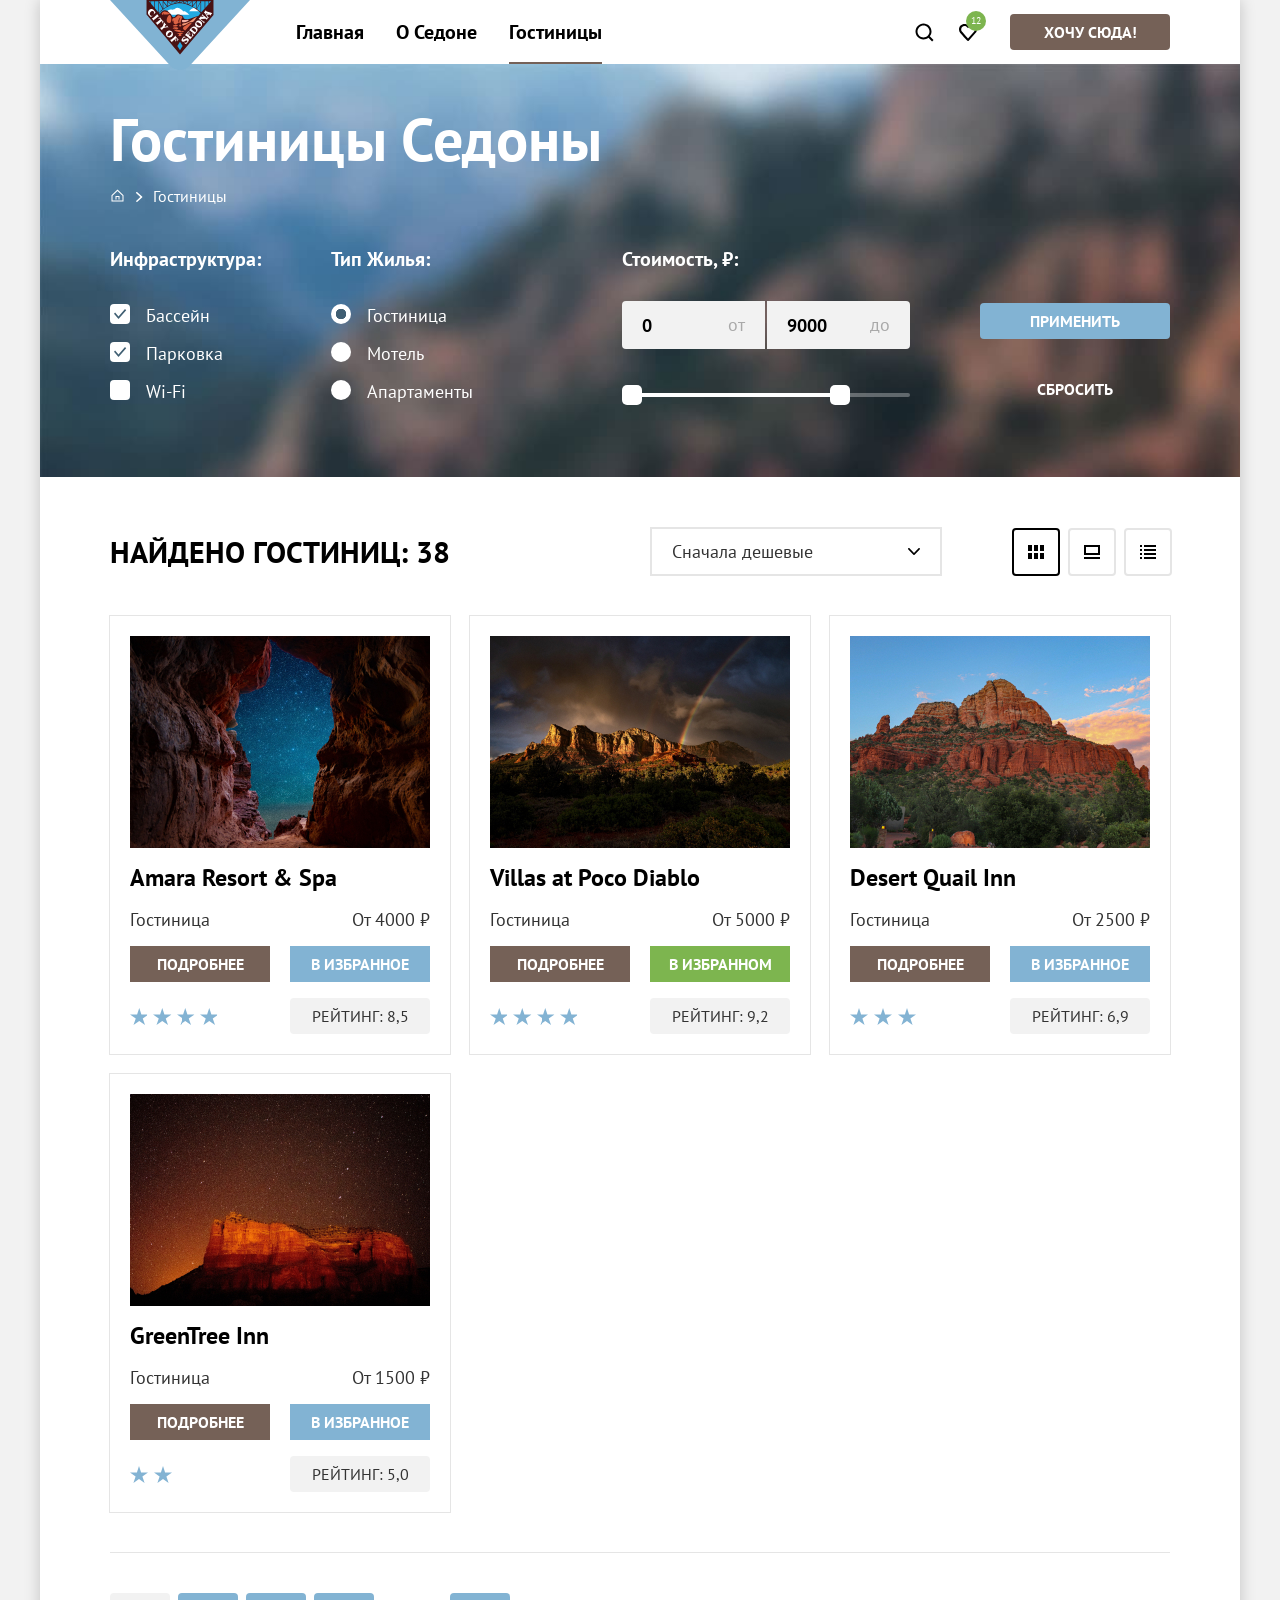
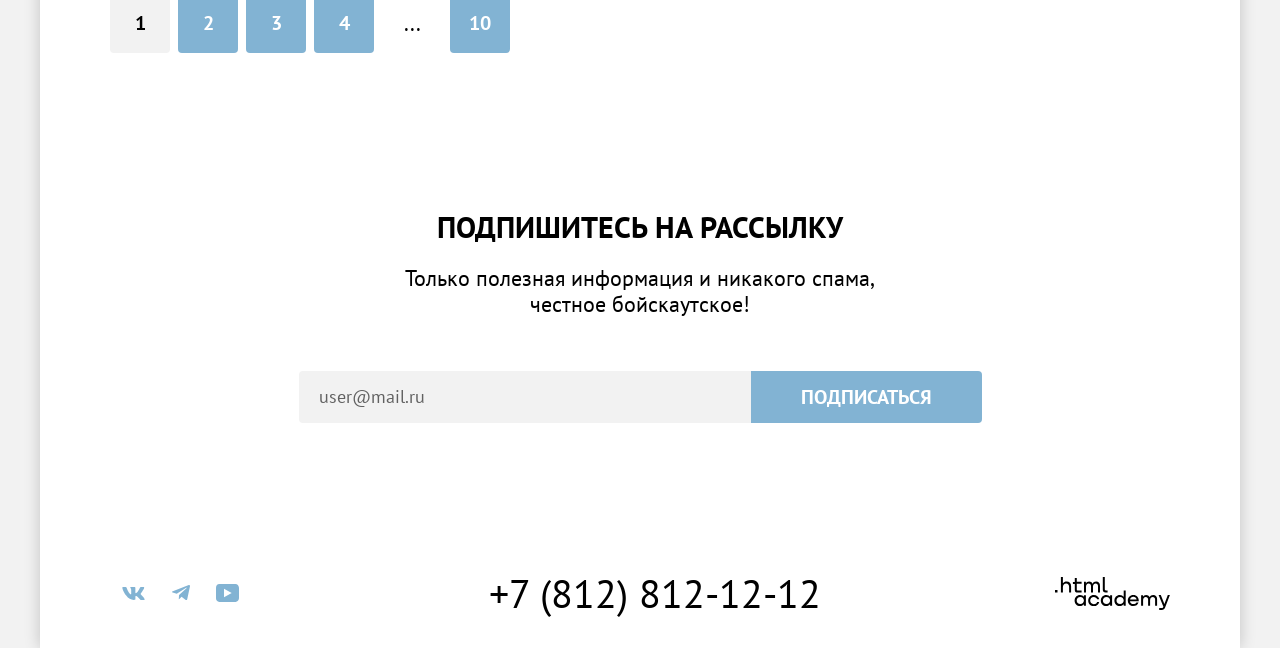
==== commit c43fe6df: "Добавляет исправления для допуска" ====
--- a/catalog.html
+++ b/catalog.html
@@ -24,7 +24,7 @@
               <a class="navigation-link" href="#">О Седоне</a>
             </li>
             <li class="navigation-item">
-              <a class="navigation-link  navigation-link-current" aria-current="page">Гостиницы</a>
+              <a class="navigation-link navigation-link-current" aria-current="page">Гостиницы</a>
             </li>
           </ul>
           <ul class="navigation-user">
@@ -35,7 +35,7 @@
             </li>
             <li class="navigation-user-item">
               <a class="navigation-user-link navigation-favorite" href="#">
-                <span class="visually-hidden">В избранном гостиниц</span>
+                <span class="visually-hidden">Гостиницы в избранном:</span>
                 <span class="favorite-counter">12</span>
               </a>
             </li>
@@ -67,22 +67,19 @@
                 <ul class="catalog-filter-list">
                   <li class="catalog-filter-item">
                     <label class="control">
-                      <input class="visually-hidden control-input" type="checkbox" name="pool" checked>
-                      <span class="control-mark"></span>
+                      <input class="control-input" type="checkbox" name="pool" checked>
                       <span class="control-label">Бассейн</span>
                     </label>
                   </li>
                   <li class="catalog-filter-item">
                     <label class="control">
-                      <input class="visually-hidden control-input" type="checkbox" name="parking" checked>
-                      <span class="control-mark"></span>
+                      <input class="control-input" type="checkbox" name="parking" checked>
                       <span class="control-label">Парковка</span>
                     </label>
                   </li>
                   <li class="catalog-filter-item">
                     <label class="control">
-                      <input class="visually-hidden control-input" type="checkbox" name="wi-fi">
-                      <span class="control-mark"></span>
+                      <input class="control-input" type="checkbox" name="wi-fi">
                       <span class="control-label">Wi-Fi</span>
                     </label>
                   </li>
@@ -93,23 +90,19 @@
                 <ul class="catalog-filter-list">
                   <li class="catalog-filter-item">
                     <label class="control">
-                      <input class="visually-hidden control-input" type="radio" name="type-housing" value="hotel"
-                        checked>
-                      <span class="control-mark"></span>
+                      <input class="control-input" type="radio" name="type-housing" value="hotel" checked>
                       <span class="control-label">Гостиница</span>
                     </label>
                   </li>
                   <li class="catalog-filter-item">
                     <label class="control">
-                      <input class="visually-hidden control-input" type="radio" name="type-housing" value="motel">
-                      <span class="control-mark"></span>
+                      <input class="control-input" type="radio" name="type-housing" value="motel">
                       <span class="control-label">Мотель</span>
                     </label>
                   </li>
                   <li class="catalog-filter-item">
                     <label class="control">
-                      <input class="visually-hidden control-input" type="radio" name="type-housing" value="apartment">
-                      <span class="control-mark"></span>
+                      <input class="control-input" type="radio" name="type-housing" value="apartment">
                       <span class="control-label">Апартаменты</span>
                     </label>
                   </li>
@@ -120,11 +113,13 @@
                 <div class="range">
                   <div class="range-wrapper-inputs">
                     <label class="catalog-filter-label">
-                      <input class="range-input" type="text" inputmode="numeric" name="min-price" value="0">
+                      <input class="range-input" type="text" inputmode="numeric" name="min-price" value="0"
+                        placeholder="0">
                       <span class="range-label-text">от</span>
                     </label>
                     <label class="catalog-filter-label">
-                      <input class="range-input" type="text" inputmode="numeric" name="max-price" value="9000">
+                      <input class="range-input" type="text" inputmode="numeric" name="max-price" value="9000"
+                        placeholder="9000">
                       <span class="range-label-text">до</span>
                     </label>
                   </div>
@@ -148,8 +143,9 @@
           </div>
         </div>
         <section class="catalog" data-test="catalog">
+          <h2 class="visually-hidden">Список гостиниц</h2>
           <div class="search-container">
-            <h2 class="result-control-title">Найдено гостиниц: <span class="quantity-found">38</span></h2>
+            <h3 class="result-control-title">Найдено гостиниц: <span class="quantity-found">38</span></h3>
             <label class="result-control-sort">
               <span class="visually-hidden">Сортировка</span>
               <select class="sort-select" name="sort">
@@ -173,70 +169,70 @@
           <ul class="card-list">
             <li class="card-item">
               <h3 class="card-title">
-                <a class="card-link" href="#">Amara Resort &amp; Spa</a>
+                <a class="card-link" href="#" tabindex="-1">Amara Resort &amp; Spa</a>
               </h3>
-              <div class="card-image-container">
-                <a class="card-link" href="#">
-                  <img class="card-image" src="images/hotels/amara-1.jpg" width="300" height="212"
-                    alt="Amara Resort & Spa">
-                </a>
-              </div>
+              <a class="card-link card-image-link" href="#" tabindex="-1">
+                <img class="card-image" src="images/hotels/amara-1.jpg" width="300" height="212"
+                  alt="Amara Resort & Spa">
+              </a>
               <p class="card-text">Гостиница</p>
               <p class="card-price">От 4000 ₽</p>
               <a class="button button-brown button-more" href="#">Подробнее</a>
               <button class="button button-blue button-favorite" type="button">В избранное</button>
-              <span class="star-rating four-stars">Четыре звезды</span>
+              <p class="star-rating four-stars">
+                <span class="visually-hidden">Четыре звезды</span>
+              </p>
               <p class="card-rating">Рейтинг: 8,5</p>
             </li>
             <li class="card-item">
               <h3 class="card-title">
-                <a class="card-link" href="#">Villas at Poco Diablo</a>
+                <a class="card-link" href="#" tabindex="-1">Villas at Poco Diablo</a>
               </h3>
-              <div class="card-image-container">
-                <a class="card-link" href="#">
-                  <img class="card-image" src="images/hotels/villas-1.jpg" width="300" height="212"
-                    alt="Villas at Poco Diablo">
-                </a>
-              </div>
+              <a class="card-link card-image-link" href="#" tabindex="-1">
+                <img class="card-image" src="images/hotels/villas-1.jpg" width="300" height="212"
+                  alt="Villas at Poco Diablo">
+              </a>
               <p class="card-text">Гостиница</p>
               <p class="card-price">От 5000 ₽</p>
               <a class="button button-brown button-more" href="#">Подробнее</a>
-              <button class="button  button-blue button-favorite-in" type="button">В избранном</button>
-              <span class="star-rating four-stars">Четыре звезды</span>
+              <button class="button button-blue button-favorite-in" type="button">В избранном</button>
+              <p class="star-rating four-stars">
+                <span class="visually-hidden">Четыре звезды</span>
+              </p>
               <p class="card-rating">Рейтинг: 9,2</p>
             </li>
             <li class="card-item">
               <h3 class="card-title">
-                <a class="card-link" href="#">Desert Quail Inn</a>
+                <a class="card-link" href="#" tabindex="-1">Desert Quail Inn</a>
               </h3>
-              <div class="card-image-container">
-                <a class="card-link" href="#">
-                  <img class="card-image" src="images/hotels/desert-1.jpg" width="300" height="212"
-                    alt="Desert Quail Inn">
-                </a>
-              </div>
+              <a class="card-link card-image-link" href="#" tabindex="-1">
+                <img class="card-image" src="images/hotels/desert-1.jpg" width="300" height="212"
+                  alt="Desert Quail Inn">
+              </a>
               <p class="card-text">Гостиница</p>
               <p class="card-price">От 2500 ₽</p>
               <a class="button button-brown button-more" href="#">Подробнее</a>
-              <button class="button  button-blue button-favorite" type="button">В избранное</button>
-              <span class="star-rating three-stars">Три звезды</span>
+              <button class="button button-blue button-favorite" type="button">В избранное</button>
+              <p class="star-rating three-stars">
+                <span class="visually-hidden">Три звезды</span>
+              </p>
               <p class="card-rating">Рейтинг: 6,9</p>
             </li>
             <li class="card-item">
               <h3 class="card-title">
-                <a class="card-link" href="#">GreenTree Inn</a>
+                <a class="card-link" href="#" tabindex="-1">GreenTree Inn</a>
               </h3>
-              <div class="card-image-container">
-                <a class="card-link" href="#">
-                  <img class="card-image" src="images/hotels/greentree-1.jpg" width="300" height="212"
-                    alt="GreenTree Inn">
-                </a>
-              </div>
+              <a class="card-link card-image-link" href="#" tabindex="-1">
+                <img class="card-image" src="images/hotels/greentree-1.jpg" width="300" height="212"
+                  alt="GreenTree Inn">
+              </a>
               <p class="card-text">Гостиница</p>
               <p class="card-price">От 1500 ₽</p>
               <a class="button button-brown button-more" href="#">Подробнее</a>
               <button class="button button-blue button-favorite" type="button">В избранное</button>
-              <span class="star-rating two-stars">Две звезды</span>
+              <p class="star-rating two-stars">
+                <span class="visually-hidden">ТрДвеи звезды</span>
+              </p>
               <p class="card-rating">Рейтинг: 5,0</p>
             </li>
           </ul>
@@ -264,11 +260,11 @@
         <section class="mailing mailing-catalog" data-test="subscribe">
           <h2 class="mailing-title mailing-title-catalog">Подпишитесь на рассылку</h2>
           <p class="mailing-text mailing-text-catalog">
-            Только полезная информация и никакого спама, честное бойскаутское!
+            Только полезная информация и никакого спама, <br>честное бойскаутское!
           </p>
-          <form class="form mailing-form" action="https://echo.htmlacademy.ru/" method="post">
+          <form class="mailing-form" action="https://echo.htmlacademy.ru/" method="post">
             <label class="visually-hidden" for="email">Ваш e-mail</label>
-            <input class="mailing-input" type="email" name="email" id="email" placeholder="Ваш e-mail" required>
+            <input class="mailing-input" type="email" name="email" id="email" placeholder="user@mail.ru" required>
             <button class="button button-blue button-mailing" type="submit">Подписаться</button>
           </form>
         </section>
@@ -294,11 +290,14 @@
             </li>
           </ul>
         </section>
-        <a class="phone-number-link" href="tel:+78128121212">+7 (812) 812-12-12</a>
+        <div class="footer-contacts">
+          <a class="phone-number-link" href="tel:+78128121212">+7 (812) 812-12-12</a>
+        </div>
         <a class="html-academy-link" href="https://htmlacademy.ru/intensive/htmlcss">
           <span class="visually-hidden">Ссылка на разработчика сайта</span>
         </a>
       </footer>
     </div>
   </body>
+
 </html>
--- a/styles/styles.css
+++ b/styles/styles.css
@@ -116,12 +116,12 @@
   left: 16px;
   bottom: 0;
   height: 2px;
-  background-color: #756257;
+  background-color: #756157;
 }
 
 .navigation-link:not(.navigation-link-current):hover,
 .navigation-link:not(.navigation-link-current):focus {
-  color: #756257;
+  color: #756157;
 }
 
 .navigation-link:not(.navigation-link-current):active {
@@ -200,7 +200,7 @@
   line-height: 10px;
   color: #ffffff;
   text-align: center;
-  background-color: #7DB54f;
+  background-color: #7db54f;
   border-radius: 10px;
 }
 
@@ -235,11 +235,11 @@
 
 .button-blue:hover,
 .button-blue:focus {
-  background-color: #68A2CA;
+  background-color: #68a2ca;
 }
 
 .button-blue:active {
-  background-color: #82B3D3;
+  background-color: #82b3d3;
   color: rgba(255, 255, 255, 0.3);
 }
 
@@ -282,10 +282,6 @@
   margin-top: -2px;
   background-color: #ffffff;
   position: relative;
-}
-
-.reasons-item {
-  max-height: 385px;
 }
 
 .reasons-title {
@@ -312,11 +308,15 @@
 .reasons-list {
   display: grid;
   grid-template-columns: 1fr 1fr 1fr;
-  grid-template-rows: repeat(3, minmax(385px, auto));
+  grid-template-rows: auto;
   max-width: 100%;
   margin: 0;
   padding: 0;
   list-style-type: none;
+}
+
+.reasons-item {
+  min-height: 385px;
 }
 
 .reasons-item:nth-child(1) {
@@ -325,7 +325,7 @@
   grid-column: 1 / -1;
   color: #ffffff;
   text-align: center;
-  background-color: #82B3D3;
+  background-color: #82b3d3;
 }
 
 .reasons-item:nth-child(5) {
@@ -334,7 +334,7 @@
   grid-column: 1 / -1;
   color: #ffffff;
   text-align: center;
-  background-color: #82B3D3;
+  background-color: #82b3d3;
 }
 
 .reasons-item-lighter {
@@ -343,7 +343,7 @@
 }
 
 .reasons-item-darker {
-  color: rgba(131, 179, 211, 0.2);
+  color: #000000;
   background-color: rgba(131, 179, 211, 0.2);
 }
 
@@ -400,8 +400,13 @@
   order: -1;
 }
 
+.image-wrapper img {
+  display: block;
+}
+
+
 .advantages-title {
-  max-width: 510px;
+  max-width: 630px;
   margin: 0 auto;
   margin-top: 64px;
   margin-bottom: 20px;
@@ -414,6 +419,7 @@
 }
 
 .advantages-text {
+  max-width: 660px;
   margin: 0 auto;
   margin-bottom: 64px;
   text-align: center;
@@ -450,15 +456,15 @@
   background-position: center;
 }
 
-.advantages-item:nth-child(1)::before {
+.advantages-housing::before {
   background-image: url("../images/icons/home.svg");
 }
 
-.advantages-item:nth-child(2)::before {
+.advantages-eat::before {
   background-image: url("../images/icons/eat.svg");
 }
 
-.advantages-item:nth-child(3)::before {
+.advantages-souvenirs::before {
   background-image: url("../images/icons/present.svg");
 }
 
@@ -491,12 +497,12 @@
 .cta {
   display: flex;
   flex-direction: column;
-  max-width: 592px;
   margin: 0 auto;
   margin-bottom: 96px;
 }
 
 .cta-title {
+  max-width: 630px;
   padding: 0;
   margin: 0 auto 20px;
   font-size: 30px;
@@ -507,9 +513,10 @@
 }
 
 .cta-text {
-  text-align: center;
-  padding: 0;
-  margin: 0;
+  max-width: 660px;
+  text-align: center;
+  padding: 0;
+  margin: 0 auto;
   margin-bottom: 54px;
 }
 
@@ -536,7 +543,7 @@
 .mailing-title {
   margin: 0 auto 20px;
   padding: 0;
-  max-width: 700px;
+  max-width: 630px;
   font-weight: 700;
   font-size: 30px;
   line-height: 36px;
@@ -547,7 +554,7 @@
 
 .mailing-text {
   margin: 0 auto 54px;
-  max-width: 475px;
+  max-width: 660px;
   font-size: 22px;
   line-height: 26px;
   color: #ffffff;
@@ -555,7 +562,7 @@
 }
 
 .mailing-form {
-  padding-bottom: 112px;
+  padding-bottom: 105px;
   display: flex;
   justify-content: center;
   align-items: center;
@@ -568,19 +575,17 @@
   line-height: 36px;
   text-align: center;
   text-transform: uppercase;
-  background-color: #82B3D3;
+  background-color: #82b3d3;
   border: none;
   border-radius: 0 4px 4px 0;
 }
 
 .mailing-input {
-  box-sizing: border-box;
   width: 452px;
   padding: 11px 17px;
   border: 3px solid transparent;
   background-color: #f2f2f2;
   border-radius: 4px 0 0 4px;
-  outline: none;
   font-family: inherit;
   color: #000000;
   font-weight: 400;
@@ -592,9 +597,8 @@
   background-color: #e5e5e5;
 }
 
-.mailing-input:focus {
-  background-color: #e5e5e5;
-  border-color: #83B3D3;
+.mailing-input::placeholder {
+  color: rgba(0, 0, 0, 0.6);
 }
 
 .page-footer {
@@ -602,7 +606,7 @@
   grid-template-columns: 1fr auto 1fr;
   align-items: center;
   min-height: 120px;
-  padding: 0 70px;
+  padding: 40px 70px 30px;
   background-color: #ffffff;
 }
 
@@ -638,7 +642,7 @@
   display: block;
   width: 24px;
   height: 24px;
-  background-color: #82B3D3;
+  background-color: #82b3d3;
   mask-repeat: no-repeat;
   mask-position: center;
   mask-size: contain;
@@ -662,11 +666,18 @@
 
 .socials-link:hover::before,
 .socials-link:focus::before {
-  background-color: #68A2CA;
+  background-color: #68a2ca;
 }
 
 .socials-link:active::before {
   background-color: rgba(104, 162, 202, 0.3);
+}
+
+.footer-contacts {
+  display: flex;
+  flex-direction: column;
+  align-items: center;
+  gap: 10px;
 }
 
 .phone-number-link {
@@ -729,7 +740,6 @@
   background-color: #354751;
   background-repeat: no-repeat;
   background-size: cover;
-  box-sizing: border-box;
 }
 
 .catalog-header-title {
@@ -761,8 +771,6 @@
 .breadcrumbs-item:not(:first-child)::before {
   content: "";
   display: block;
-  top: 0;
-  right: 0;
   width: 7px;
   height: 10px;
   margin-right: 10px;
@@ -861,7 +869,6 @@
   list-style-type: none;
   margin: 0;
   padding: 0;
-  box-sizing: border-box;
 }
 
 .catalog-filter-title {
@@ -879,74 +886,68 @@
   padding-left: 36px;
 }
 
-.control-mark {
+.control-label {
+  font-size: 18px;
+  line-height: 23px;
+}
+
+.control:hover .control-label {
+  color: rgba(255, 255, 255, 0.6);
+}
+
+.control:active .control-label {
+  color: rgba(255, 255, 255, 0.3);
+}
+
+.control:active .control-input {
+  opacity: 0.3;
+}
+
+.control-input {
   position: absolute;
   top: 3px;
   left: 0;
   width: 20px;
   height: 20px;
+  margin: 0;
+  appearance: none;
   background-color: #ffffff;
   border-radius: 4px;
-}
-
-.control-label {
-  font-size: 18px;
-  line-height: 23px;
-}
-
-.control:hover .control-mark {
+  cursor: pointer;
+}
+
+.control-input[type="checkbox"]:checked {
+  background-image: url("../images/icons/checked.svg");
+  background-repeat: no-repeat;
+  background-position: center;
+}
+
+.control-input[type="radio"] {
+  border-radius: 50%;
+}
+
+.control-input[type="radio"]:checked {
+  background-image: radial-gradient(circle at center, #3f5e72 5px, transparent 5.5px);
+}
+
+.control:hover .control-input {
   box-shadow: 0 7px 15px 0 rgba(0, 0, 0, 0.4);
   opacity: 0.6;
 }
 
-.control-input:focus + .control-mark {
-  outline: 3px solid #83B3D3;
-  opacity: 1;
-}
-
-.control:active .control-mark {
+.control-input:disabled {
   opacity: 0.3;
-}
-
-.control:hover .control-label {
-  color: rgba(255, 255, 255, 0.6);
-}
-
-.control:active .control-label {
-  color: rgba(255, 255, 255, 0.3);
-}
-
-.control-input:disabled + .control-mark {
-  border-color: #242424;
-}
-
-.control-input[type="checkbox"]:checked + .control-mark::before {
-  content: "";
-  position: absolute;
-  width: 12px;
-  height: 10px;
-  top: 5px;
-  left: 4px;
-  background-color: #3f5e72;
-  mask-image: url("../images/icons/checked.svg");
-  mask-repeat: no-repeat;
-  mask-position: center;
-  mask-size: contain;
-}
-
-.control-input[type="radio"] + .control-mark {
-  border-radius: 50%;
-}
-
-.control-input[type="radio"]:checked + .control-mark::before {
-  content: "";
-  position: absolute;
-  top: 5px;
-  left: 5px;
-  width: 10px;
-  height: 10px;
-  background-color: #3f5e72;
-  border-radius: 50%;
+  cursor: default;
+}
+
+.control-input:disabled + .control-label {
+  opacity: 0.3;
+}
+
+.control:hover .control-input:disabled,
+.control:active .control-input:disabled {
+  opacity: 0.3;
+  box-shadow: none;
 }
 
 .search-container {
@@ -955,11 +956,6 @@
   align-items: center;
   margin: 0 auto;
   margin-bottom: 40px;
-}
-
-.control-input {
-  font-size: 18px;
-  line-height: 23px;
 }
 
 .range {
@@ -979,6 +975,7 @@
   width: 278px;
   margin-left: 10px;
   background-color: rgba(255, 255, 255, 0.3);
+  border-radius: 2px;
 }
 
 .range-input {
@@ -992,7 +989,6 @@
   color: #000000;
   background-color: #f2f2f2;
   border: none;
-  box-sizing: border-box;
   appearance: textfield;
 }
 
@@ -1015,7 +1011,6 @@
 }
 
 .range-input:focus {
-  outline: 3px solid #83B3D3;
   background-color: #e6e6e6;
 }
 
@@ -1030,12 +1025,7 @@
   pointer-events: none;
 }
 
-.range-scale {
-  position: relative;
-  height: 4px;
-  background-color: rgba(255, 255, 255, 0.3);
-  border-radius: 2px;
-}
+
 
 .range-bar {
   position: absolute;
@@ -1060,12 +1050,10 @@
 }
 
 .range-toggle:focus {
-  outline: 3px solid #83B3D3;
   box-shadow: 0 4px 10px 0 rgba(0, 0, 0, 0.25);
 }
 
 .range-toggle:active {
-  outline: 2px solid #83B3D3;
   box-shadow: 0 7px 15px 0 rgba(0, 0, 0, 0.4);
 }
 
@@ -1083,7 +1071,7 @@
   line-height: 20px;
   text-align: center;
   text-transform: uppercase;
-  background-color: #82B3D3;
+  background-color: #82b3d3;
   padding: 8px 50px;
   border: none;
   border-radius: 4px;
@@ -1107,13 +1095,8 @@
   color: rgba(255, 255, 255, 0.6);
 }
 
-.button-reset:focus-visible {
-  outline: 3px solid #83B3D3;
-}
-
 .button-reset:active {
   color: rgba(255, 255, 255, 0.3);
-  outline: none;
 }
 
 .button-reset:disabled {
@@ -1121,7 +1104,7 @@
 }
 
 .result-control-title {
-  box-sizing: border-box;
+  max-width: 356px;
   margin: 0;
   margin-left: 70px;
   margin-right: 200px;
@@ -1153,10 +1136,8 @@
   appearance: none;
 }
 
-.sort-select:hover,
-.sort-select:focus {
-  border: 2px solid #68A2CA;
-  outline: none;
+.sort-select:hover {
+  border: 2px solid #68a2ca;
 }
 
 .sort-select:active {
@@ -1175,7 +1156,6 @@
 }
 
 .button-view {
-  box-sizing: border-box;
   width: 48px;
   height: 48px;
   background-color: #ffffff;
@@ -1191,11 +1171,6 @@
   border: 2px solid #000000;
 }
 
-.button-view:focus {
-  border: 2px solid #68A2CA;
-  outline: none;
-}
-
 .button-view:active {
   border: 2px solid #000000;
 }
@@ -1231,20 +1206,20 @@
 }
 
 .card-item {
-  box-sizing: border-box;
-  padding: 20px;
   display: grid;
   grid-template-columns: 1fr 1fr;
+  grid-template-rows: auto 1fr auto auto auto;
+  gap: 16px 20px;
   min-height: 438px;
-  gap: 16px 20px;
-  border: 1px solid #e5e5e5;
+  padding: 20px;
+  box-shadow: 0 0 0 1px #e5e5e5;
 }
 
 .card-title {
   grid-column: 1 / -1;
   grid-row: 2 / 3;
-  padding: 0;
-  margin: 0;
+  margin: 0;
+  padding: 0;
   font-weight: 700;
   font-size: 24px;
   line-height: 28px;
@@ -1262,7 +1237,7 @@
 
 .card-link:hover,
 .card-link:focus {
-  color: #756257;
+  color: #756157;
 }
 
 .card-link:active {
@@ -1270,41 +1245,43 @@
 }
 
 .card-text {
-  padding: 0;
-  margin: 0;
   grid-column: 1 / 2;
   grid-row: 3 / 4;
+  margin: 0;
+  padding: 0;
   font-size: 18px;
   line-height: 21px;
 }
 
-.card-image-container {
+.card-image {
+  display: block;
+  width: 100%;
+  height: auto;
+}
+
+.card-image-link {
   grid-column: 1 / 3;
   grid-row: 1 / 2;
 }
 
-.card-image {
-  display: block;
-  width: 100%;
-  height: 100%;
-}
-
 .card-price {
-  padding: 0;
-  margin: 0;
+  grid-column: 2 / 3;
+  grid-row: 3 / 4;
   justify-self: end;
+  margin: 0;
+  padding: 0;
   font-size: 18px;
   line-height: 21px;
 }
 
 .button-favorite {
-  background-color: #82B3D3;
+  background-color: #82b3d3;
   padding-top: 8px;
   padding-bottom: 8px;
 }
 
 .button-favorite-in {
-  background-color: #7DB54f;
+  background-color: #7db54f;
   padding-top: 8px;
   padding-bottom: 8px;
 }
@@ -1317,14 +1294,12 @@
 .star-rating {
   grid-column: 1 / 2;
   grid-row: 5 / 6;
-  align-self: center;
-  display: block;
-  margin: 0;
+  margin: 0;
+  margin-bottom: 10px;
+  transform: translateY(10px);
   height: 17px;
   max-width: 140px;
-  font-size: 0;
-  color: transparent;
-  background-color: #83B3D3;
+  background-color: #83b3d3;
   mask-image: url("../images/icons/star.svg");
   mask-size: 18px 17px;
   mask-repeat: space;
@@ -1393,23 +1368,18 @@
   text-align: center;
   text-transform: uppercase;
   text-decoration: none;
-  background-color: #82B3D3;
+  background-color: #82b3d3;
   border-radius: 4px;
 }
 
 .pagination-link:hover,
 .pagination-link:focus {
-  background-color: #68A2CA;
+  background-color: #68a2ca;
 }
 
 .pagination-link:active {
-  background-color: #82B3D3;
+  background-color: #82b3d3;
   color: rgba(255, 255, 255, 0.3);
-}
-
-.pagination-link:disabled {
-  background-color: #e5e5e5;
-  color: rgba(0, 0, 0, 0.3);
 }
 
 .pagination-current {
@@ -1425,11 +1395,6 @@
 .pagination-current:active {
   background-color: #f2f2f2;
   color: #000000;
-}
-
-.pagination-current:disabled {
-  background-color: #e5e5e5;
-  color: rgba(0, 0, 0, 0.3);
 }
 
 .pagination-ellipsis {
@@ -1454,7 +1419,6 @@
 .mailing-catalog {
   background-image: none;
   background-color: #ffffff;
-  padding: 96px 258px 4px;
 }
 
 .modal-container {
@@ -1517,13 +1481,11 @@
 
 .modal-close-button:focus {
   background-color: #e5e5e5;
-  outline: 3px solid #83B3D3;
 }
 
 .modal-close-button:active {
   background-color: #e5e5e5;
   border: none;
-  outline: none;
 }
 
 .modal-close-button:active::after {
@@ -1552,7 +1514,6 @@
   line-height: 24px;
   vertical-align: middle;
   padding: 12px 0;
-  padding-left: 0;
 }
 
 .date-container {
@@ -1582,12 +1543,12 @@
 .modal-input:hover {
   background-color: #e5e5e5;
   border: none;
+  cursor: pointer;
 }
 
 .modal-input:focus {
   background-color: #e5e5e5;
   border: none;
-  outline: 3px solid #83B3D3;
 }
 
 .form-message {
@@ -1633,14 +1594,6 @@
   height: 48px;
 }
 
-.modal-input-number {
-  width: 100%;
-  height: 100%;
-  padding: 0 40px;
-  text-align: center;
-  background-image: none;
-}
-
 .button-number {
   position: absolute;
   top: 50%;
@@ -1648,7 +1601,7 @@
   display: flex;
   justify-content: center;
   align-items: center;
-  padding: 3px;
+  padding: 11px;
   aspect-ratio: 1 / 1;
   border: none;
   border-radius: 4px;
@@ -1663,12 +1616,10 @@
 
 .button-number:focus {
   color: #000000;
-  outline: 3px solid #83B3D3;
 }
 
 .button-number:active {
   color: rgba(0, 0, 0, 0.2);
-  outline: none;
 }
 
 .button-minus {
@@ -1708,7 +1659,7 @@
 }
 
 .tooltip-toggle:hover .tooltip-icon {
-  color: #Af7842;
+  color: #af7842;
 }
 
 .tooltip-text {
@@ -1749,7 +1700,7 @@
   padding: 18px 256px;
   border: none;
   border-radius: 10px;
-  background-color: #83B3D3;
+  background-color: #83b3d3;
   text-transform: uppercase;
   text-align: center;
   cursor: pointer;
@@ -1761,12 +1712,12 @@
 
 .button-modal:hover,
 .button-modal:focus {
-  background-color: #68A2CA;
+  background-color: #68a2ca;
   border: none;
 }
 
 .button-modal:active {
-  background-color: #68A2CA;
+  background-color: #68a2ca;
   color: rgba(255, 255, 255, 0.6);
   border: none;
 }
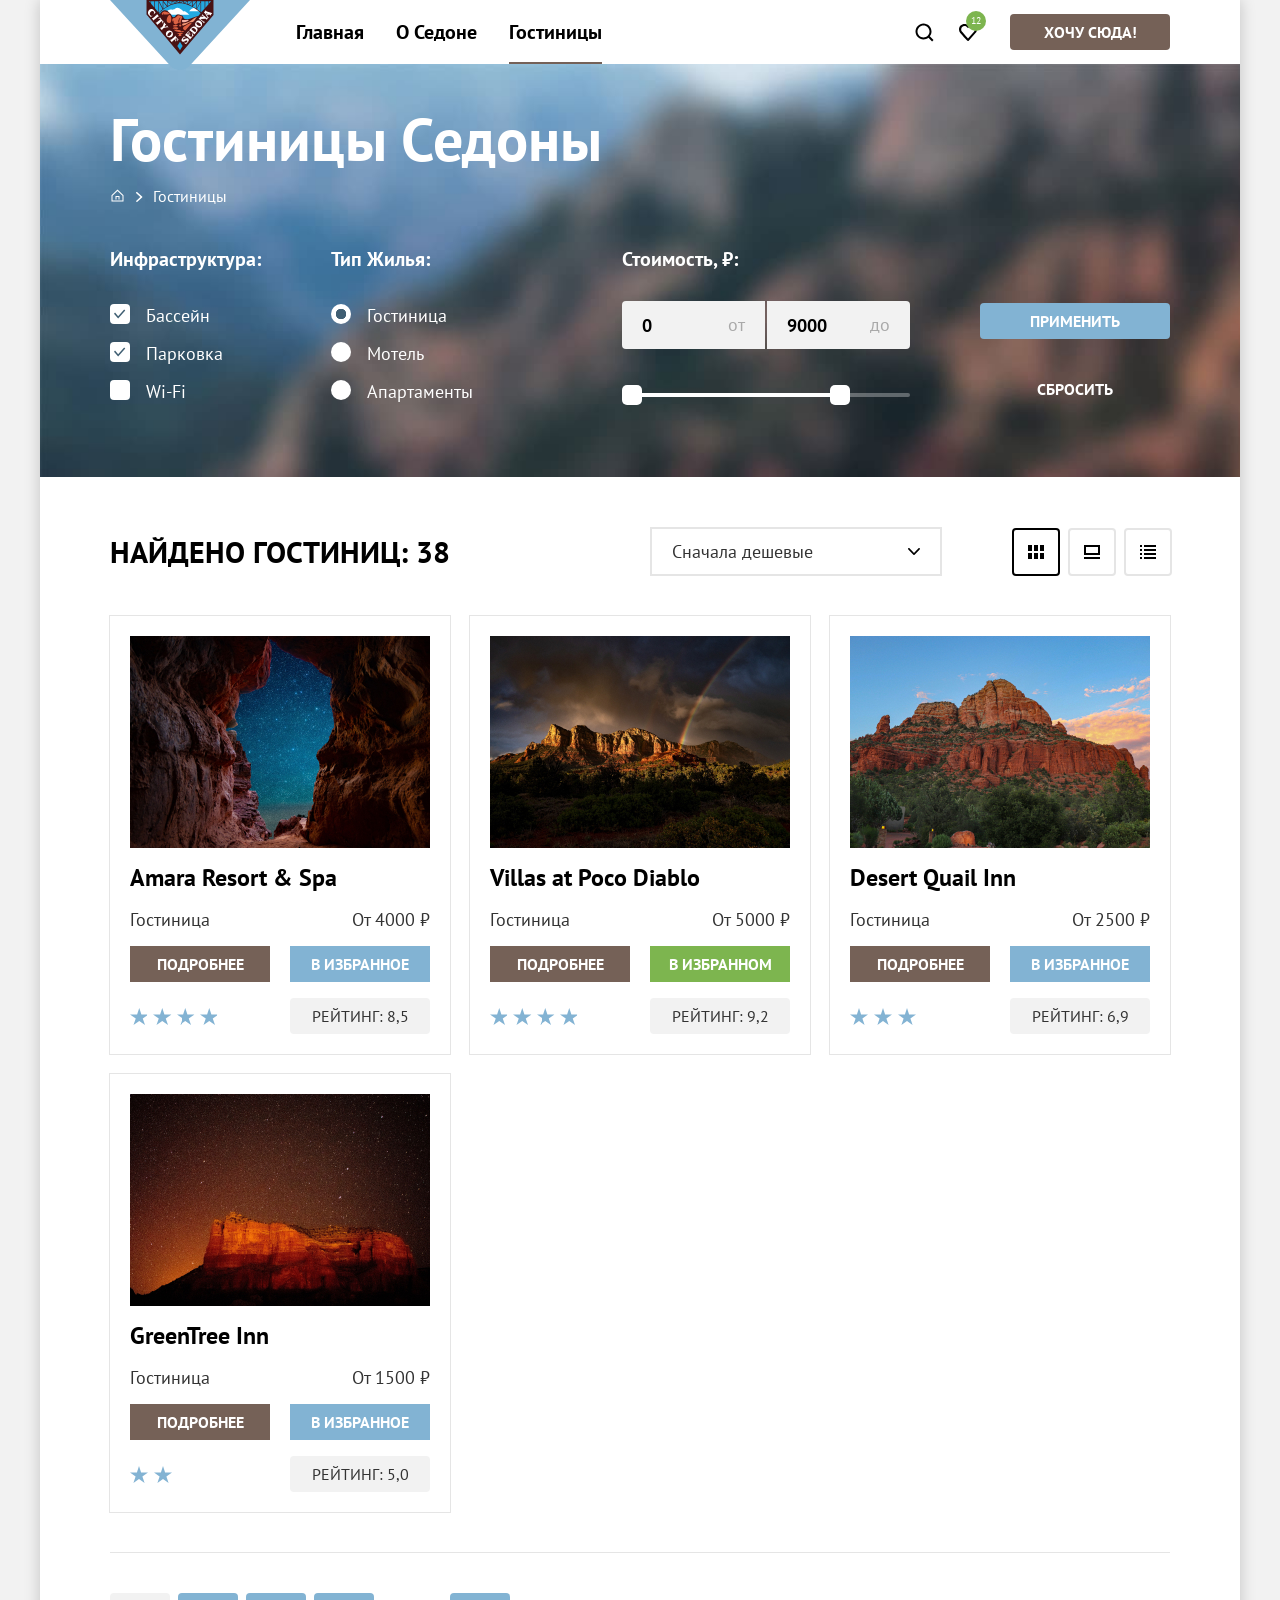
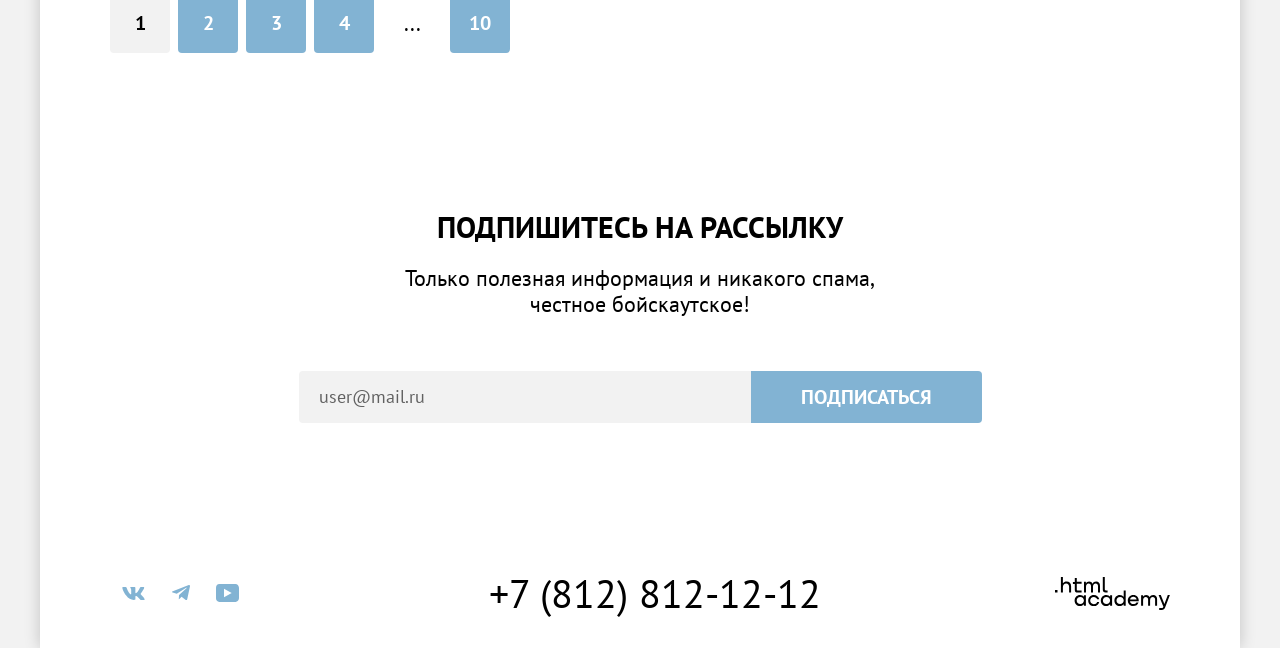
==== commit b59df455: "Добавляет исправления для допуска" ====
--- a/catalog.html
+++ b/catalog.html
@@ -155,13 +155,13 @@
               </select>
             </label>
             <div class="view-icons-container">
-              <a class="button button-view button-active" href="catalog.html?view=tile">
+              <a class="button button-view button-active button-tile" href="catalog.html?view=tile">
                 <span class="visually-hidden">Показать плиткой</span>
               </a>
-              <a class="button button-view" href="catalog.html?view=card">
+              <a class="button button-view button-card" href="catalog.html?view=card">
                 <span class="visually-hidden">Показать карточками</span>
               </a>
-              <a class="button button-view" href="catalog.html?view=list">
+              <a class="button button-view button-list" href="catalog.html?view=list">
                 <span class="visually-hidden">Показать списком</span>
               </a>
             </div>
--- a/styles/styles.css
+++ b/styles/styles.css
@@ -218,7 +218,7 @@
   cursor: pointer;
 }
 
-.button-brown:hover,
+.button-brown:hover:not(:disabled),
 .button-brown:focus {
   background-color: #615048;
   border: none;
@@ -231,9 +231,10 @@
 .button-brown:disabled {
   background-color: #e5e5e5;
   color: #ffffff;
-}
-
-.button-blue:hover,
+  cursor: default;
+}
+
+.button-blue:hover:not(:disabled),
 .button-blue:focus {
   background-color: #68a2ca;
 }
@@ -246,6 +247,7 @@
 .button-blue:disabled {
   background-color: #e5e5e5;
   color: rgba(0, 0, 0, 0.3);
+  cursor: default;
 }
 
 .button-want {
@@ -330,7 +332,7 @@
 
 .reasons-item:nth-child(5) {
   display: grid;
-  grid-template-columns: 1fr 2fr;
+  grid-template-columns: 2fr 1fr;
   grid-column: 1 / -1;
   color: #ffffff;
   text-align: center;
@@ -384,7 +386,7 @@
 
 
 .reasons-text {
-  margin: 30px auto 0;
+  margin: 30px auto;
   max-width: 230px;
   font-size: 18px;
   line-height: 21px;
@@ -402,6 +404,9 @@
 
 .image-wrapper img {
   display: block;
+  width: 100%;
+  height: 100%;
+  object-fit: cover;
 }
 
 
@@ -891,15 +896,15 @@
   line-height: 23px;
 }
 
-.control:hover .control-label {
+.control:hover .control-input:not(:disabled) + .control-label {
   color: rgba(255, 255, 255, 0.6);
 }
 
-.control:active .control-label {
+.control:active .control-input:not(:disabled) + .control-label {
   color: rgba(255, 255, 255, 0.3);
 }
 
-.control:active .control-input {
+.control:active .control-input:not(:disabled) {
   opacity: 0.3;
 }
 
@@ -920,6 +925,7 @@
   background-image: url("../images/icons/checked.svg");
   background-repeat: no-repeat;
   background-position: center;
+  background-size: 12px 10px;
 }
 
 .control-input[type="radio"] {
@@ -930,7 +936,7 @@
   background-image: radial-gradient(circle at center, #3f5e72 5px, transparent 5.5px);
 }
 
-.control:hover .control-input {
+.control:hover .control-input:not(:disabled) {
   box-shadow: 0 7px 15px 0 rgba(0, 0, 0, 0.4);
   opacity: 0.6;
 }
@@ -1091,7 +1097,7 @@
   border-radius: 4px;
 }
 
-.button-reset:hover {
+.button-reset:hover:not(:disabled) {
   color: rgba(255, 255, 255, 0.6);
 }
 
@@ -1101,6 +1107,7 @@
 
 .button-reset:disabled {
   color: rgba(255, 255, 255, 0.8);
+  cursor: default;
 }
 
 .result-control-title {
@@ -1136,7 +1143,7 @@
   appearance: none;
 }
 
-.sort-select:hover {
+.sort-select:hovernot(:disabled) {
   border: 2px solid #68a2ca;
 }
 
@@ -1147,6 +1154,7 @@
 .sort-select:disabled {
   color: rgba(0, 0, 0, 0.3);
   border: 2px solid rgba(0, 0, 0, 0.3);
+  cursor: default;
 }
 
 .view-icons-container {
@@ -1175,19 +1183,19 @@
   border: 2px solid #000000;
 }
 
-.button-view:nth-child(1) {
+.button-tile {
   background-image: url("../images/icons/view-table.svg");
   background-repeat: no-repeat;
   background-position: center;
 }
 
-.button-view:nth-child(2) {
+.button-card {
   background-image: url("../images/icons/view-slide.svg");
   background-repeat: no-repeat;
   background-position: center;
 }
 
-.button-view:nth-child(3) {
+.button-list {
   background-image: url("../images/icons/view-list.svg");
   background-repeat: no-repeat;
   background-position: center;
